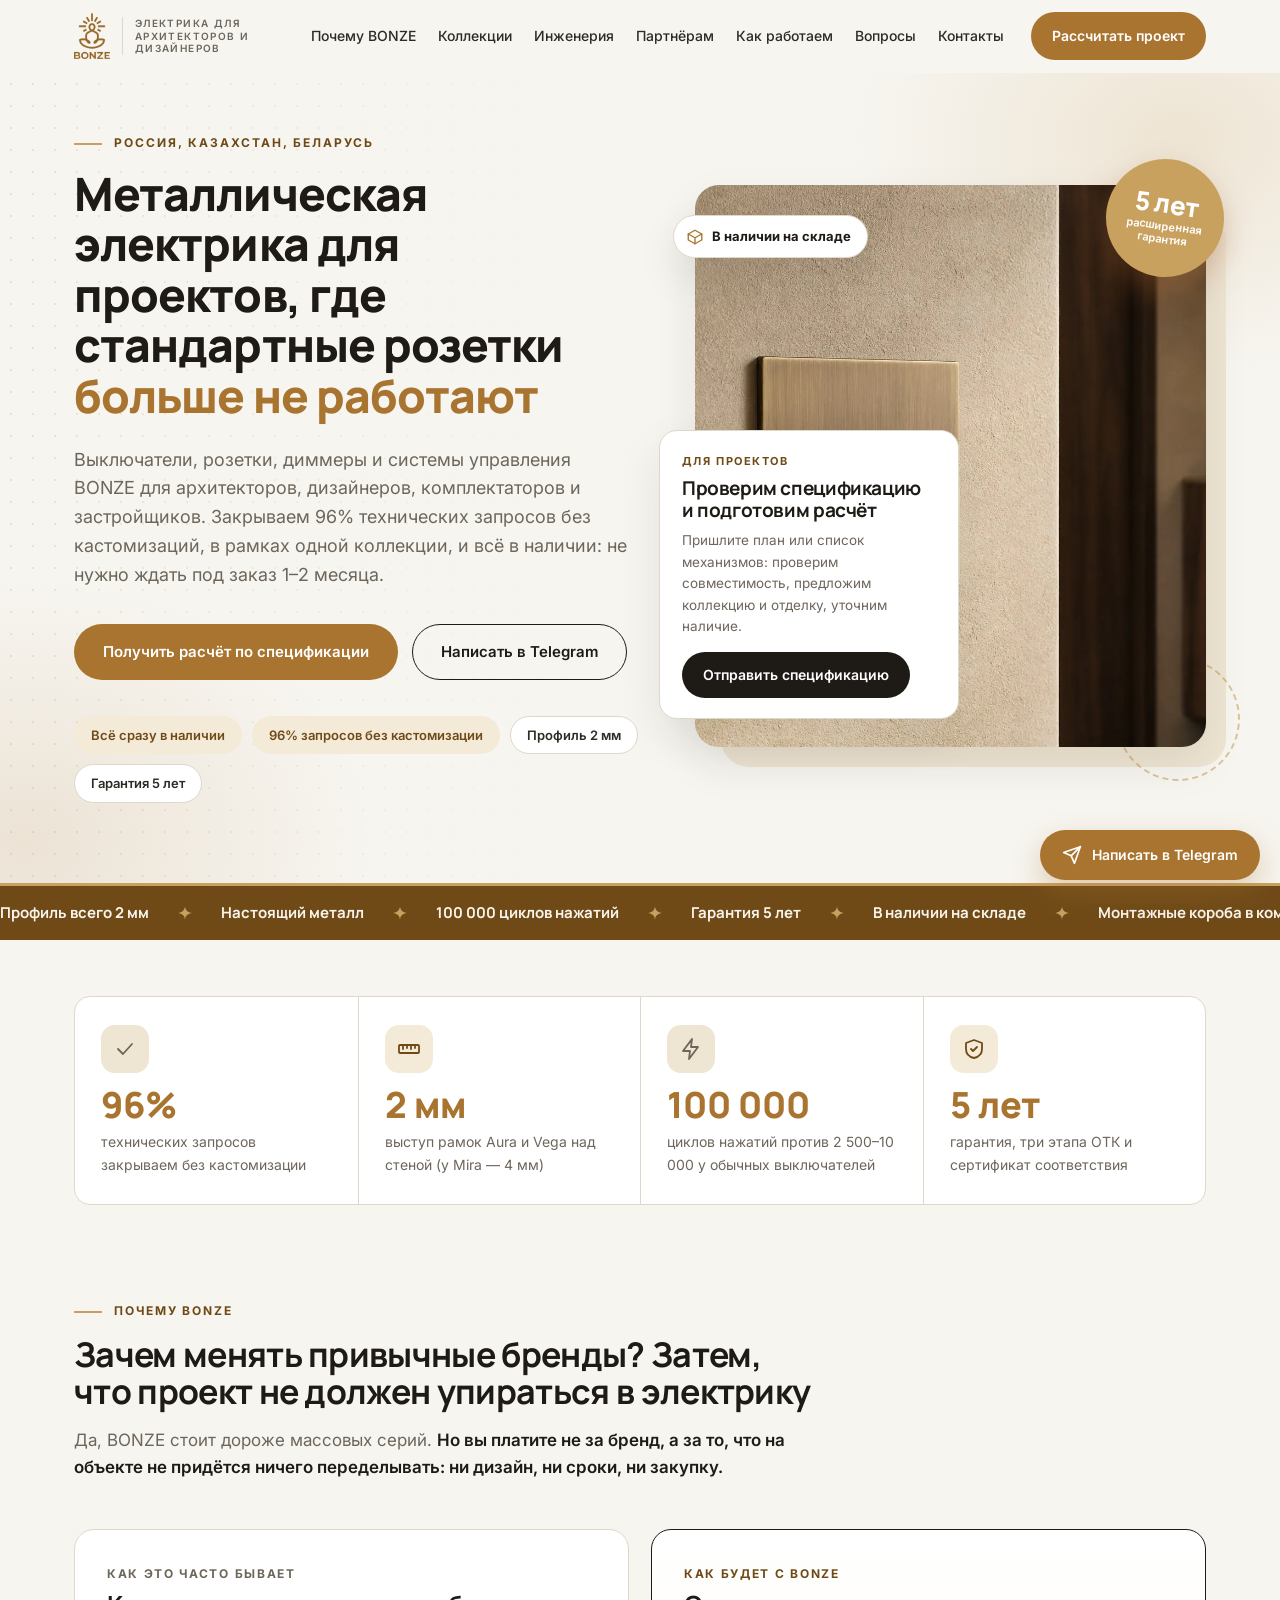
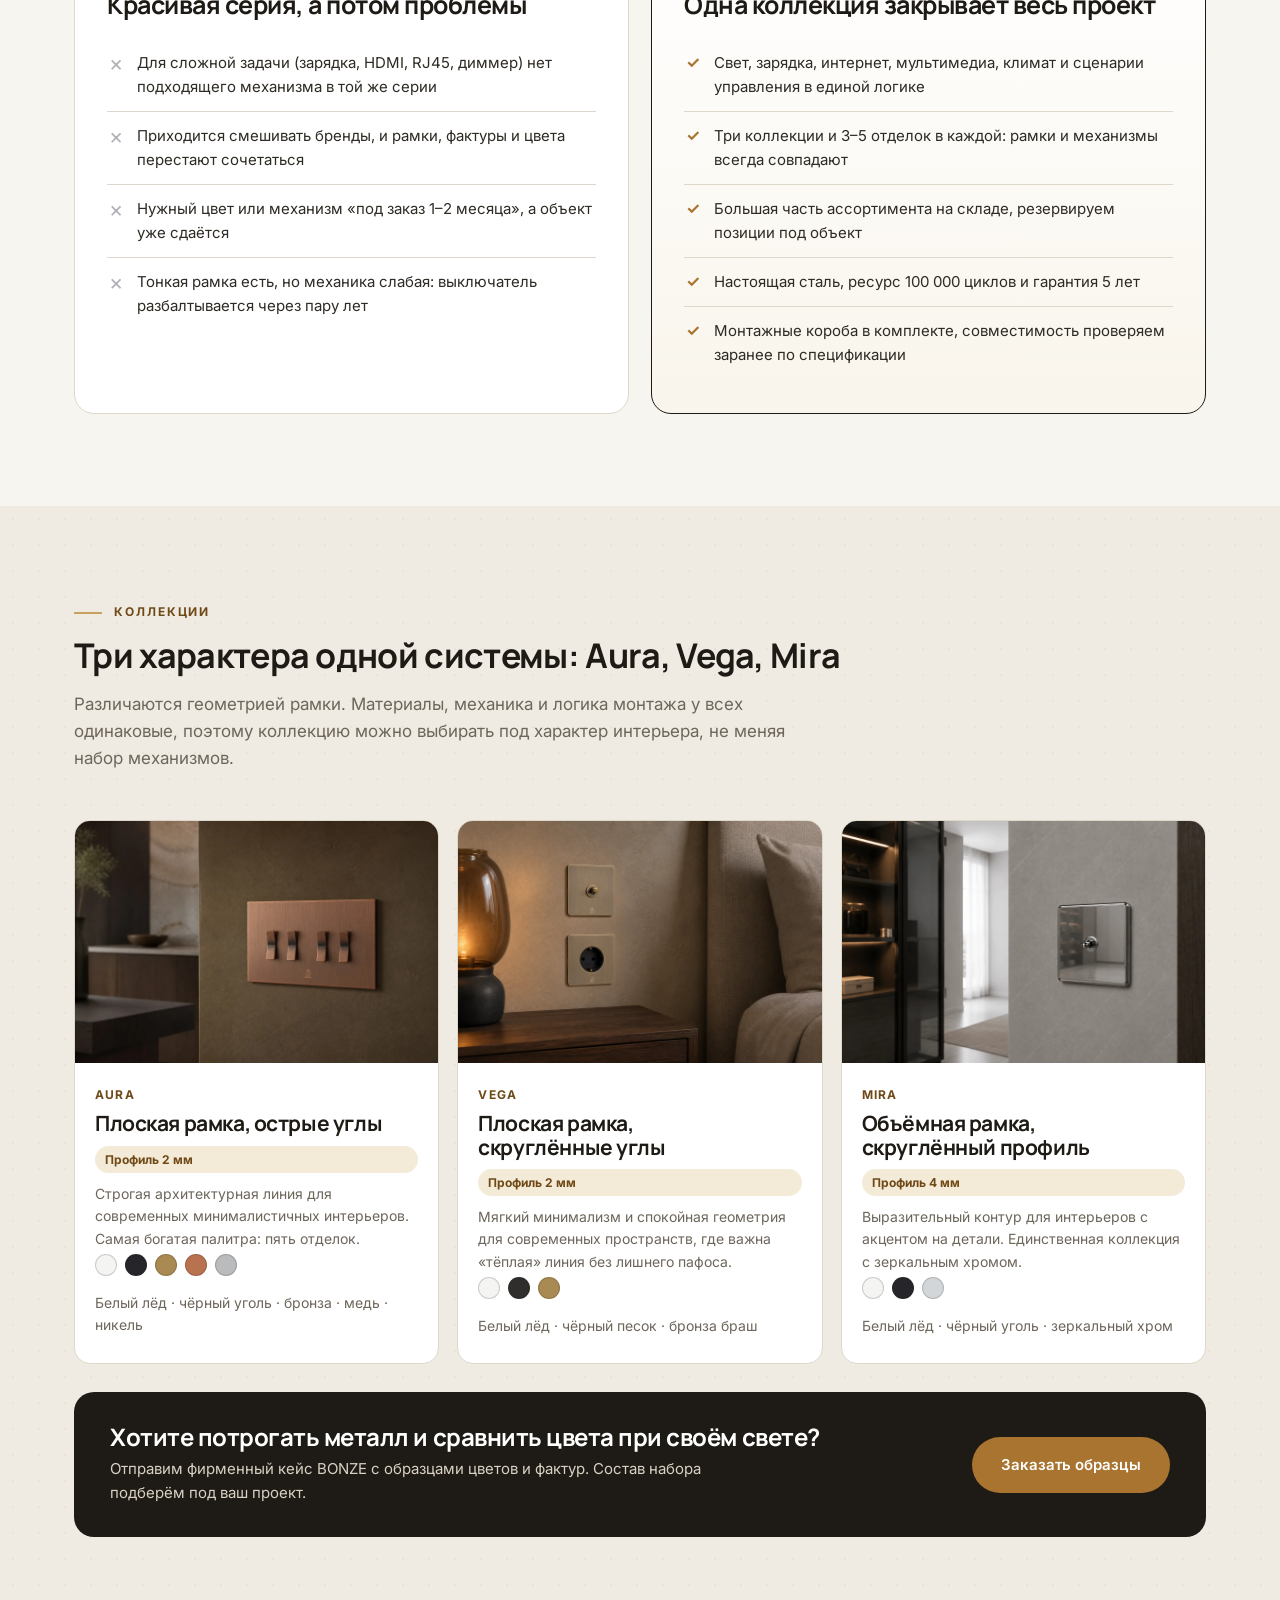
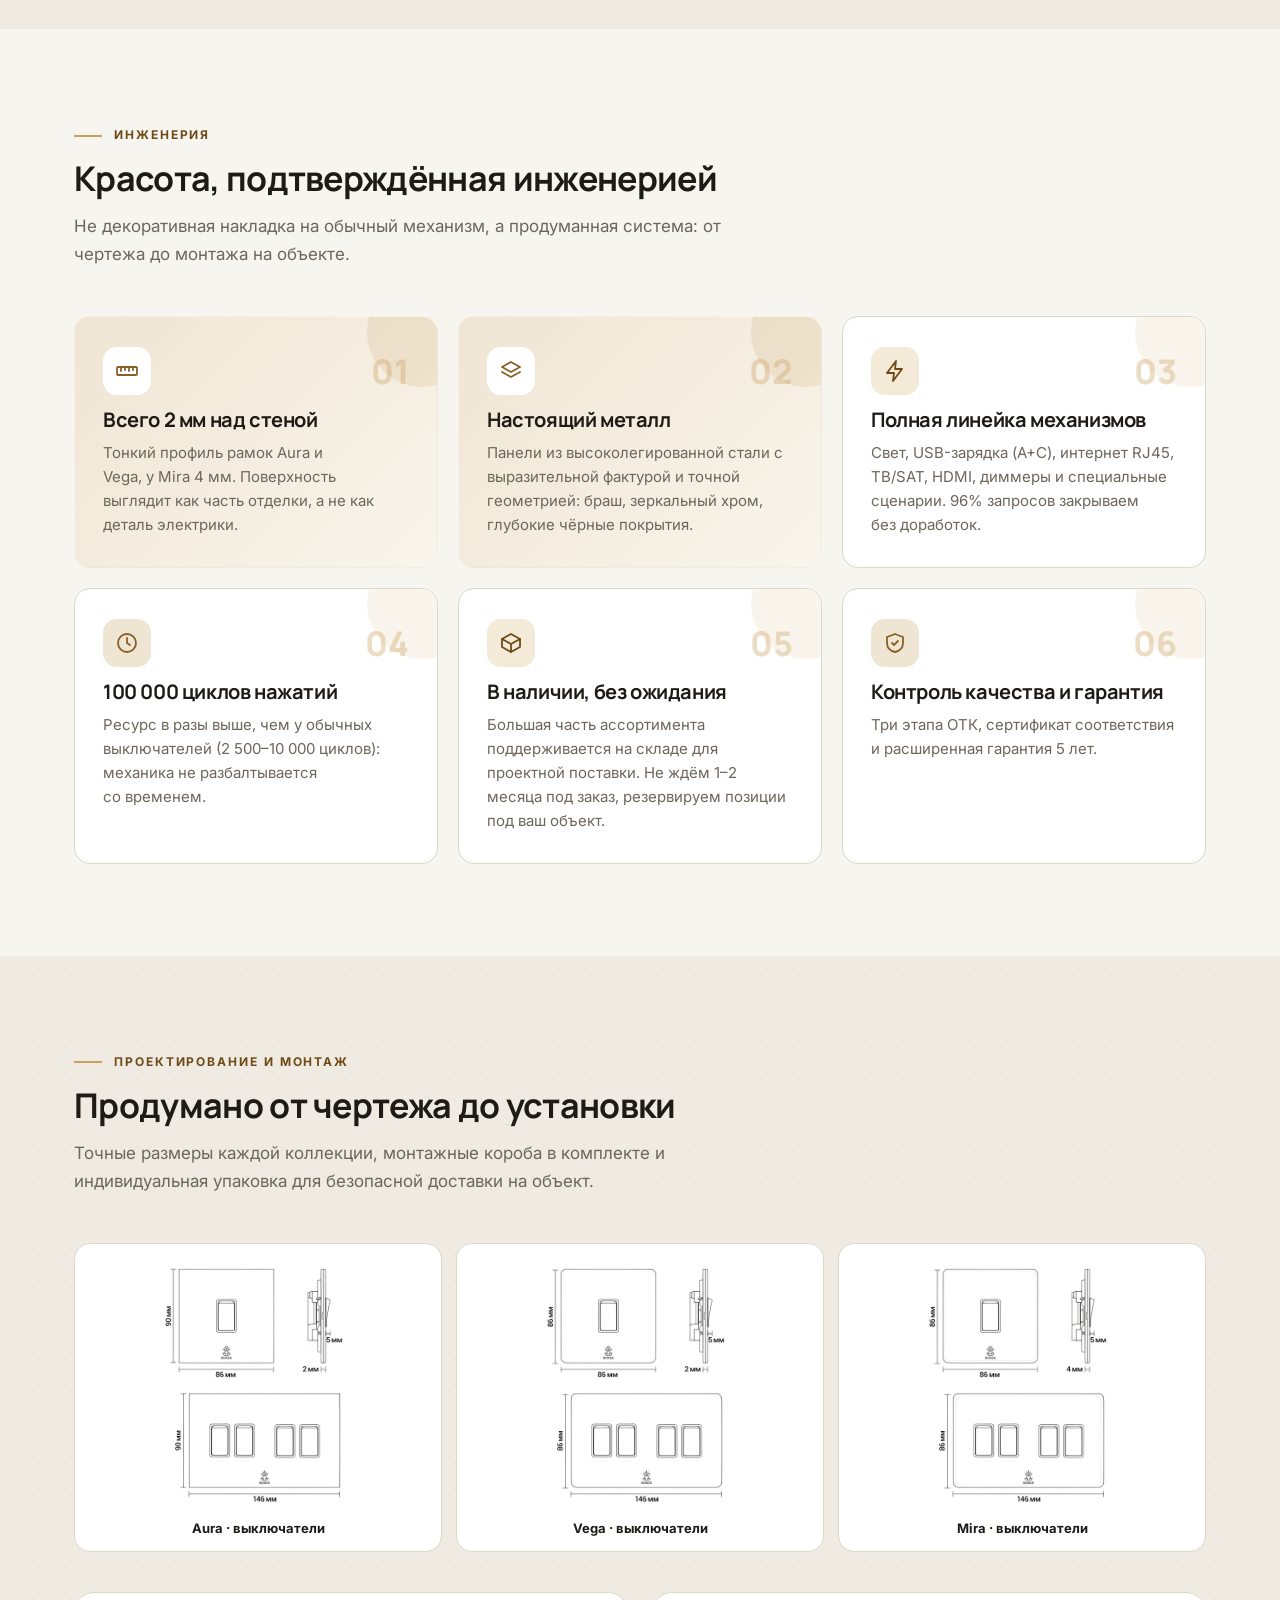
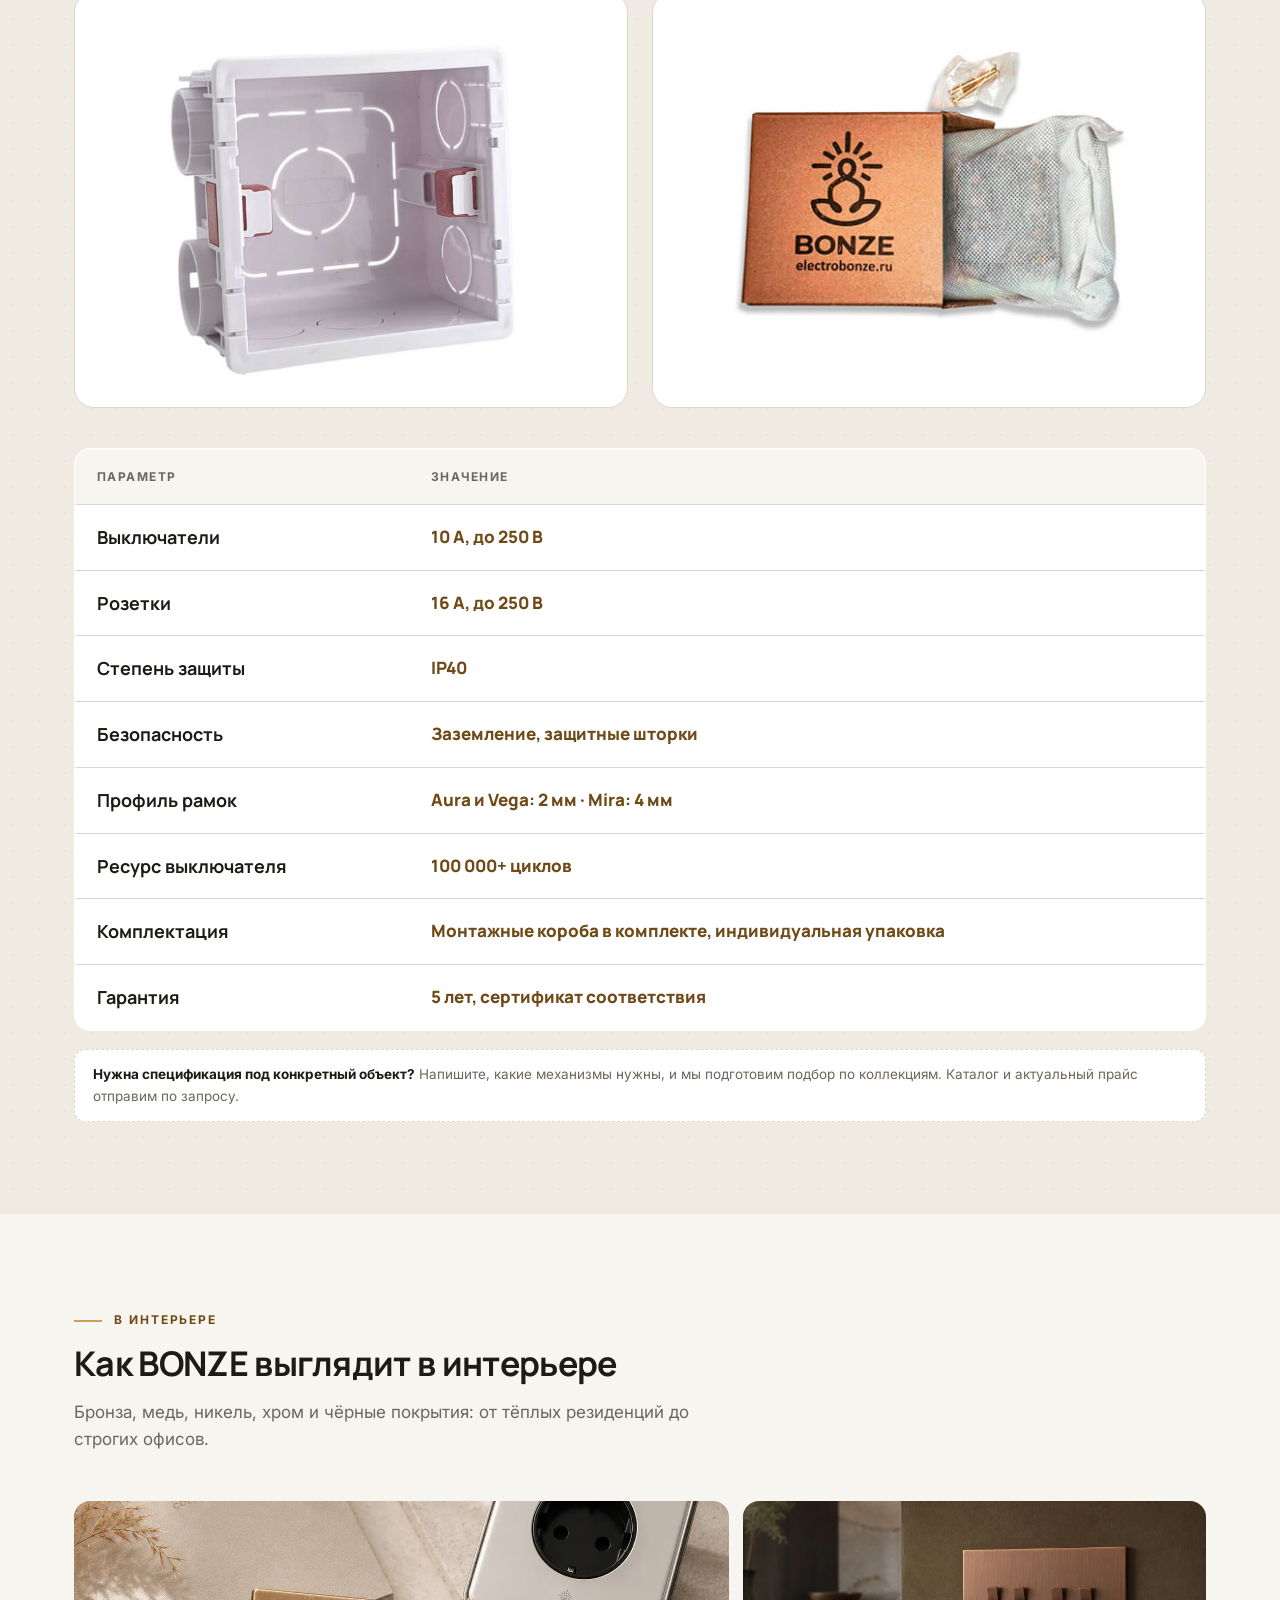
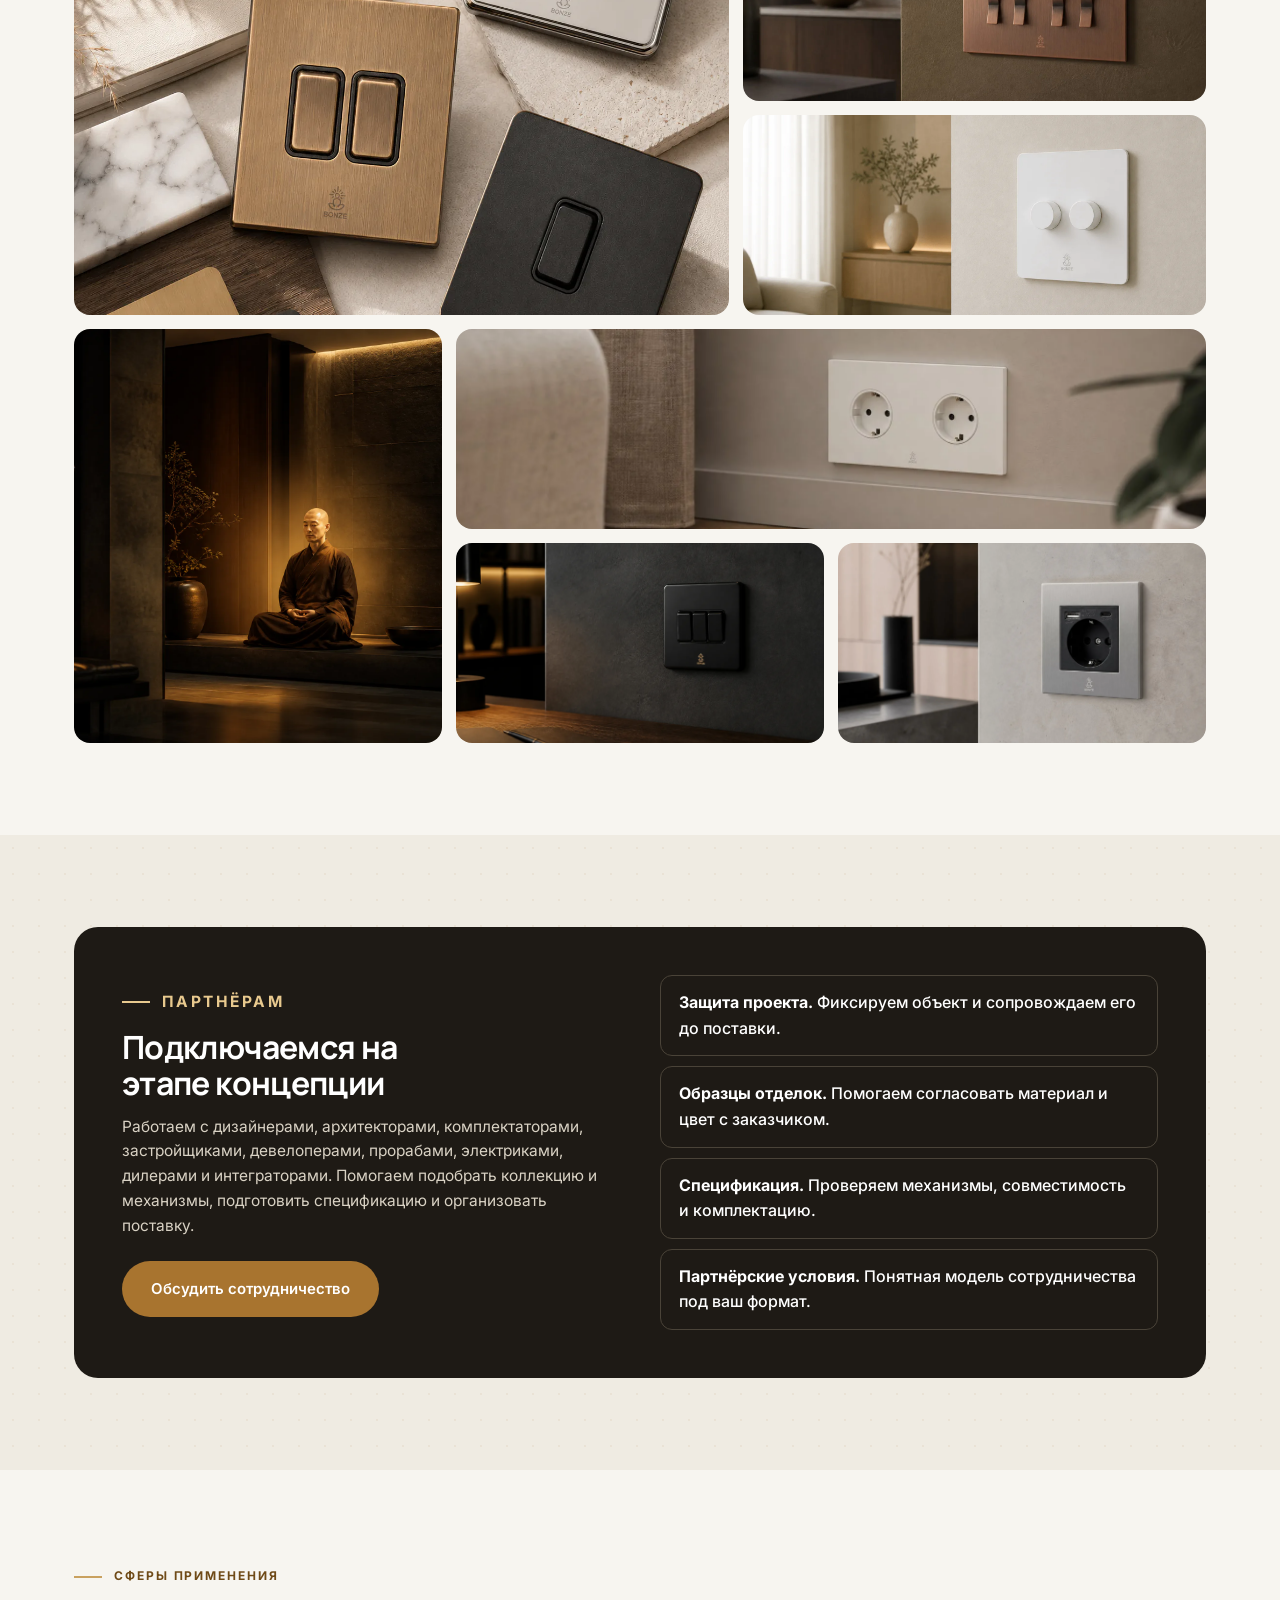
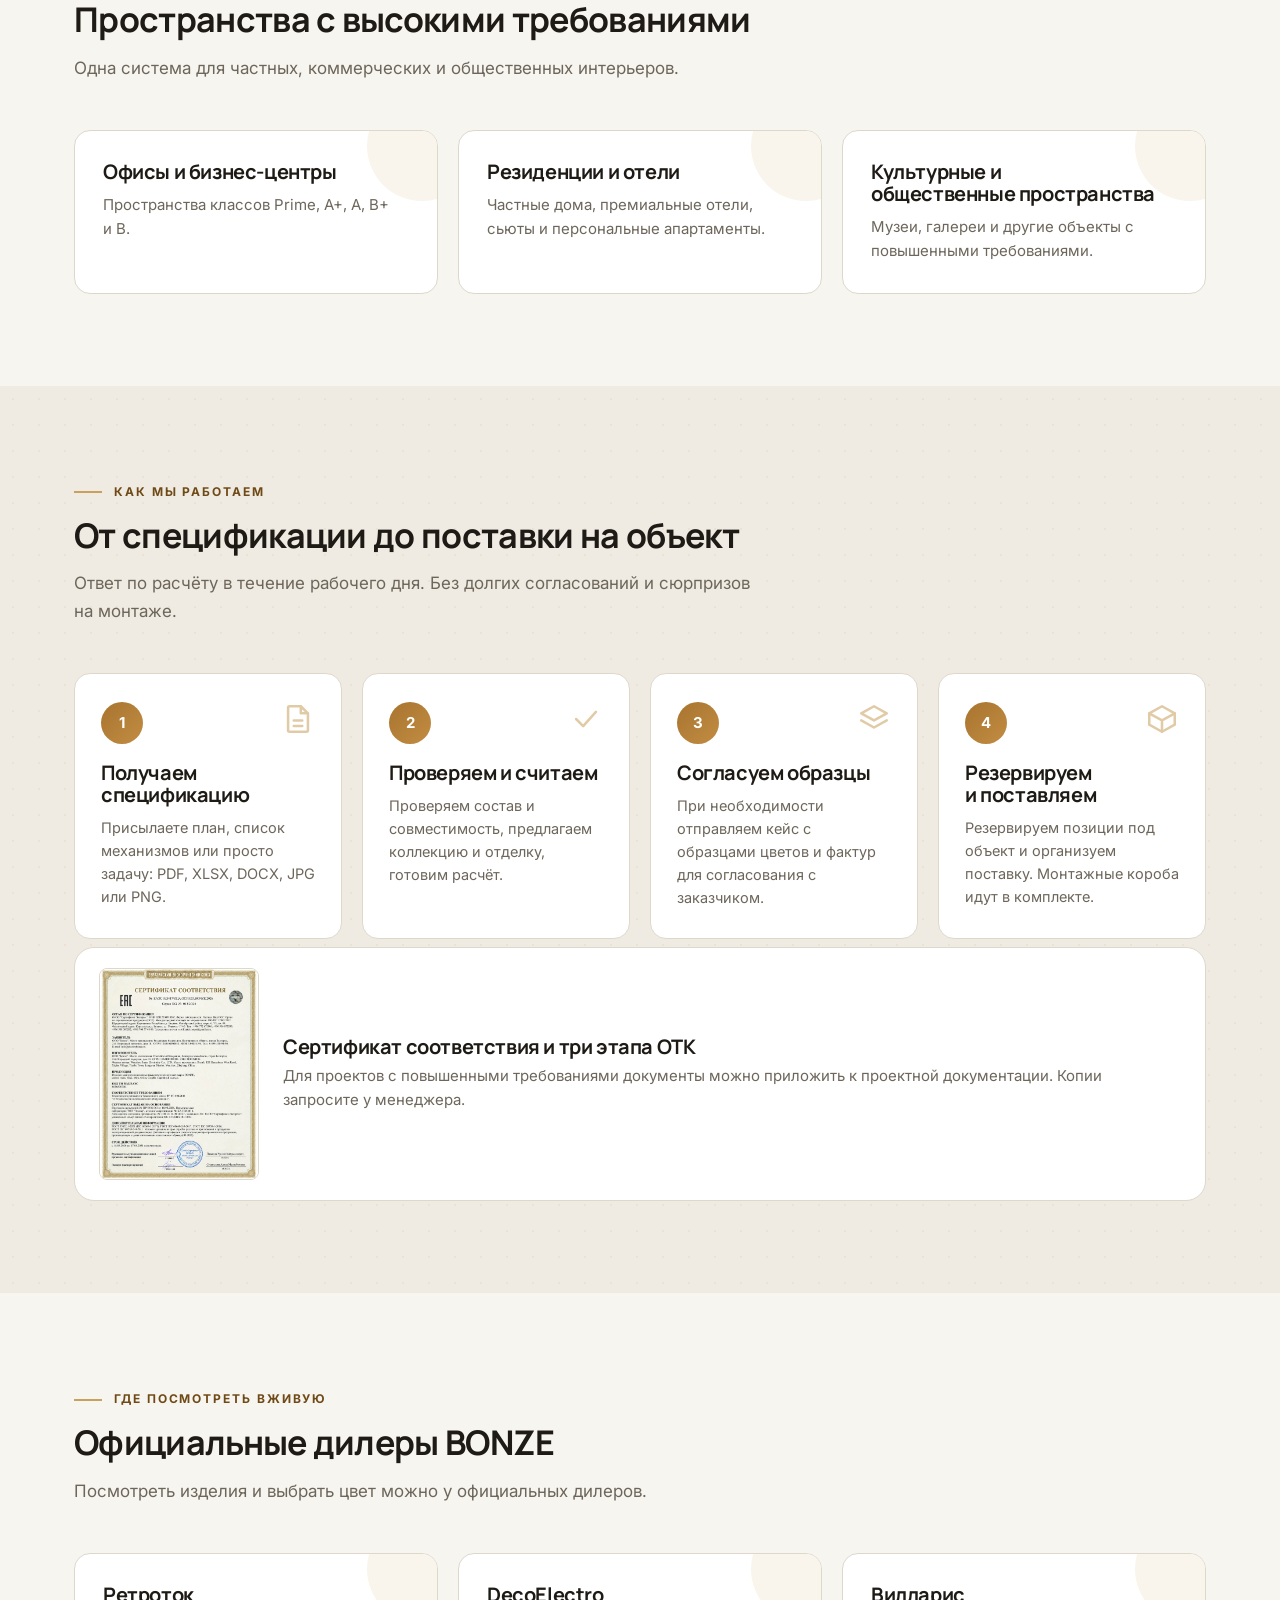
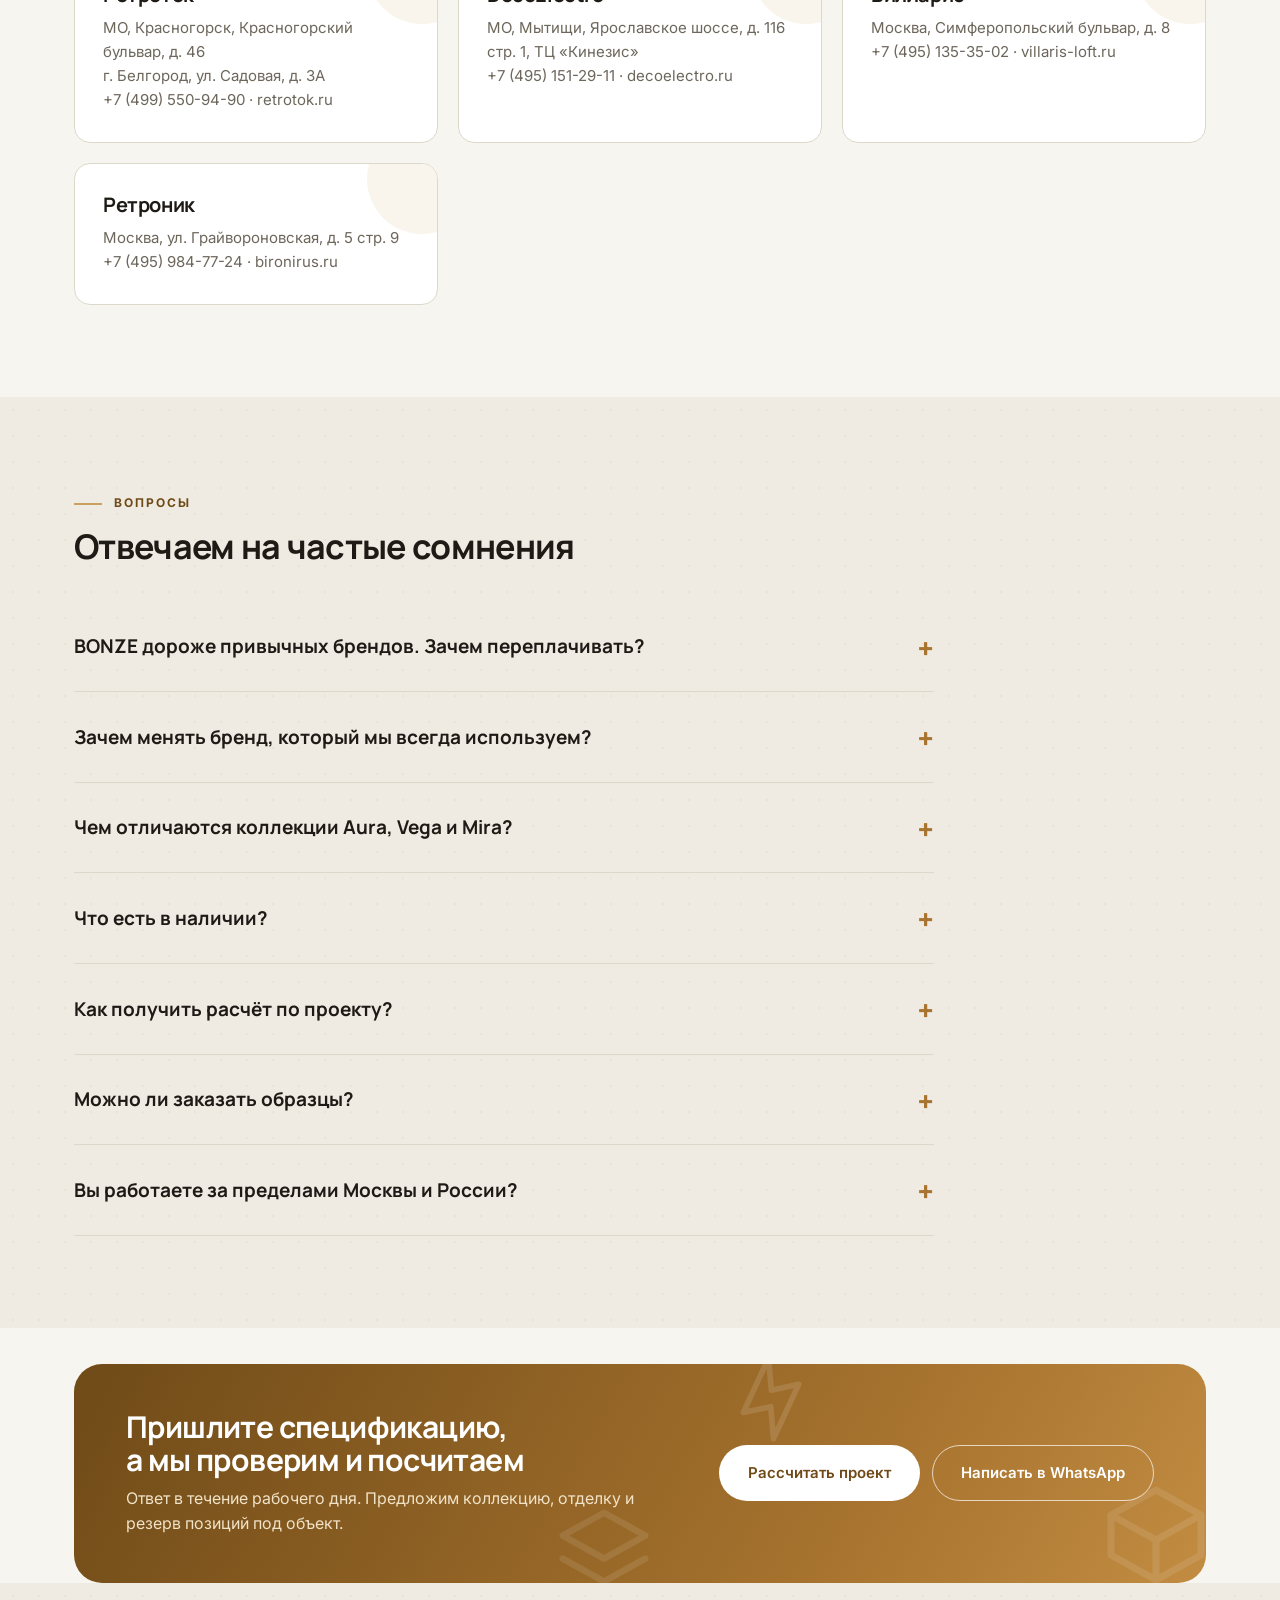
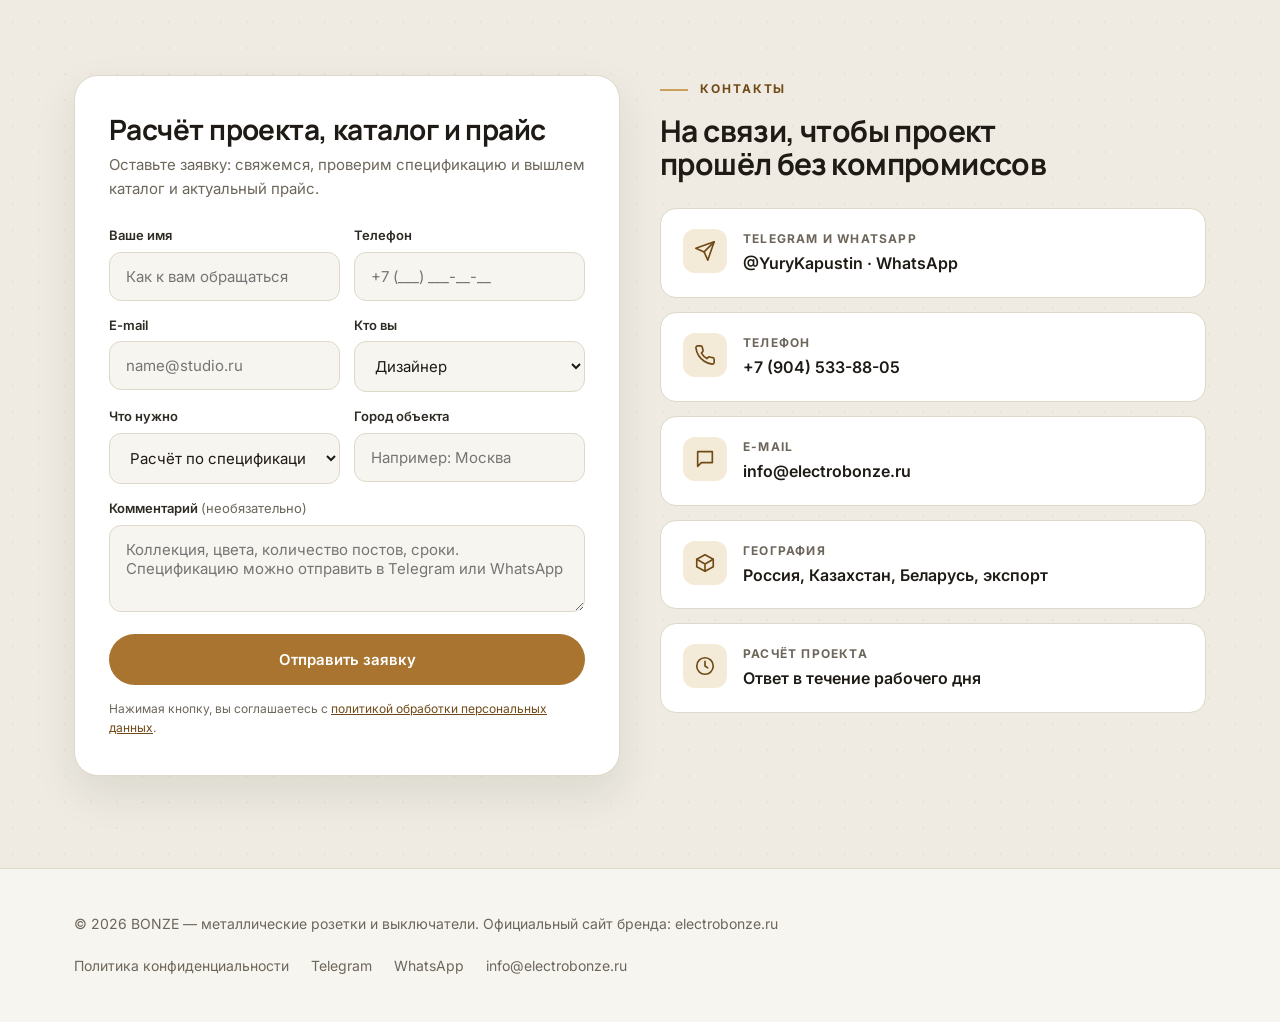
==== index.html @ 41ef4171 "init: landing for BONZE" ====
<!DOCTYPE html>
<html lang="ru">
<head>
<meta charset="UTF-8">
<meta name="viewport" content="width=device-width, initial-scale=1.0">
<meta name="robots" content="noindex, nofollow">
<title>BONZE — премиальные металлические розетки и выключатели для проектов</title>
<meta name="description" content="BONZE: металлические розетки, выключатели и диммеры в трёх коллекциях — Aura, Vega, Mira. Профиль 2 мм, ресурс 100 000 циклов, гарантия 5 лет, в наличии. Подбор и комплектация проектов для архитекторов, дизайнеров, комплектаторов и застройщиков.">
<link rel="icon" href="img/favicon.png" type="image/png">
<link rel="preconnect" href="https://fonts.googleapis.com">
<link rel="preconnect" href="https://fonts.gstatic.com" crossorigin>
<link href="https://fonts.googleapis.com/css2?family=Manrope:wght@500;600;700;800&family=Inter:wght@400;500;600;700&display=swap" rel="stylesheet">
<link rel="stylesheet" href="styles.css">
<link rel="stylesheet" href="blog/blog.css">
<link rel="alternate" type="application/rss+xml" title="Блог" href="feed.xml">
</head>
<body>
<svg width="0" height="0" style="position:absolute" aria-hidden="true"><defs>
<symbol id="i-shield" viewBox="0 0 24 24"><path d="M12 3l8 3v6c0 5-3.5 8-8 9-4.5-1-8-4-8-9V6z"/><path d="m9 12 2 2 4-4"/></symbol>
<symbol id="i-award" viewBox="0 0 24 24"><circle cx="12" cy="9" r="6"/><path d="m8.5 14-1.5 7 5-3 5 3-1.5-7"/></symbol>
<symbol id="i-box" viewBox="0 0 24 24"><path d="M21 8 12 3 3 8v8l9 5 9-5z"/><path d="m3 8 9 5 9-5M12 13v8"/></symbol>
<symbol id="i-layers" viewBox="0 0 24 24"><path d="m12 3 9 5-9 5-9-5z"/><path d="m3 13 9 5 9-5"/></symbol>
<symbol id="i-file" viewBox="0 0 24 24"><path d="M14 3H6a1 1 0 0 0-1 1v16a1 1 0 0 0 1 1h12a1 1 0 0 0 1-1V8z"/><path d="M14 3v5h5M9 13h6M9 17h6"/></symbol>
<symbol id="i-clock" viewBox="0 0 24 24"><circle cx="12" cy="12" r="9"/><path d="M12 7v5l3 2"/></symbol>
<symbol id="i-check" viewBox="0 0 24 24"><path d="m5 12 5 5 9-10"/></symbol>
<symbol id="i-bolt" viewBox="0 0 24 24"><path d="M13 2 4 14h7l-1 8 9-12h-7z"/></symbol>
<symbol id="i-ruler" viewBox="0 0 24 24"><rect x="2" y="8" width="20" height="8" rx="1"/><path d="M6 8v4M10 8v3M14 8v4M18 8v3"/></symbol>
<symbol id="i-spark" viewBox="0 0 24 24"><path d="M12 2c.6 5 2.4 8.4 10 10-7.6 1.6-9.4 5-10 10-.6-5-2.4-8.4-10-10 7.6-1.6 9.4-5 10-10z" fill="currentColor" stroke="none"/></symbol>
</defs></svg>

<header class="header" id="header">
  <div class="header__inner">
    <a href="#top" class="logo" aria-label="BONZE — металлическая электрика для проектов">
      <img src="img/logo.png" alt="BONZE" width="36" height="46">
      <span class="logo__t"><small>Электрика для архитекторов и дизайнеров</small></span>
    </a>
    <nav class="nav" id="nav">
      <a href="#why">Почему BONZE</a>
      <a href="#collections">Коллекции</a>
      <a href="#engineering">Инженерия</a>
      <a href="#partners">Партнёрам</a>
      <a href="#process">Как работаем</a>
      <a href="#faq">Вопросы</a>
      <a href="#contact">Контакты</a>
    <!-- BLOGNAV:START --><!-- BLOGNAV:END --></nav>
    <div class="header__right">
      <a href="tel:+79045338805" class="header__phone">+7 904 533-88-05</a>
      <a href="#contact" class="btn btn--primary">Рассчитать проект</a>
      <button class="burger" id="burger" aria-label="Меню"><span></span></button>
    </div>
  </div>
</header>

<main id="top">

<section class="hero">
  <div class="container hero__grid">
    <div>
      <p class="section-tag">Россия, Казахстан, Беларусь</p>
      <h1>Металлическая электрика для проектов, где стандартные розетки <em>больше не работают</em></h1>
      <p class="hero__lead">Выключатели, розетки, диммеры и системы управления BONZE для архитекторов, дизайнеров, комплектаторов и застройщиков. Закрываем 96% технических запросов без кастомизаций, в рамках одной коллекции, и всё в наличии: не нужно ждать под заказ 1–2 месяца.</p>
      <div class="hero__cta">
        <a href="#contact" class="btn btn--primary">Получить расчёт по спецификации</a>
        <a href="https://t.me/YuryKapustin" target="_blank" rel="noopener" class="btn btn--outline">Написать в Telegram</a>
      </div>
      <div class="hero__chips">
        <span class="chip chip--gift">Всё сразу в наличии</span>
        <span class="chip chip--gift">96% запросов без кастомизации</span>
        <span class="chip">Профиль 2 мм</span>
        <span class="chip">Гарантия 5 лет</span>
      </div>
    </div>
    <div class="hero__visual">
      <div class="hero__photo"><img src="img/collection-aura-bronze.webp" alt="Выключатель BONZE Aura в цвете «бронза браш» на стене из декоративной штукатурки" fetchpriority="high"></div>
      <div class="sticker sticker--round"><b>5 лет</b><span>расширенная гарантия</span></div>
      <div class="sticker sticker--tag"><svg class="ic"><use href="#i-box"/></svg>В наличии на складе</div>
      <aside class="hero__card">
        <p class="hero__card-tag">Для проектов</p>
        <h3>Проверим спецификацию и подготовим расчёт</h3>
        <p>Пришлите план или список механизмов: проверим совместимость, предложим коллекцию и отделку, уточним наличие.</p>
        <a href="#contact" class="btn btn--dark">Отправить спецификацию</a>
      </aside>
    </div>
  </div>
</section>

<div class="ticker" aria-hidden="true"><div class="ticker__track"><span>Профиль всего 2 мм</span><svg class="ic"><use href="#i-spark"/></svg><span>Настоящий металл</span><svg class="ic"><use href="#i-spark"/></svg><span>100 000 циклов нажатий</span><svg class="ic"><use href="#i-spark"/></svg><span>Гарантия 5 лет</span><svg class="ic"><use href="#i-spark"/></svg><span>В наличии на складе</span><svg class="ic"><use href="#i-spark"/></svg><span>Монтажные короба в комплекте</span><svg class="ic"><use href="#i-spark"/></svg><span>Профиль всего 2 мм</span><svg class="ic"><use href="#i-spark"/></svg><span>Настоящий металл</span><svg class="ic"><use href="#i-spark"/></svg><span>100 000 циклов нажатий</span><svg class="ic"><use href="#i-spark"/></svg><span>Гарантия 5 лет</span><svg class="ic"><use href="#i-spark"/></svg><span>В наличии на складе</span><svg class="ic"><use href="#i-spark"/></svg><span>Монтажные короба в комплекте</span><svg class="ic"><use href="#i-spark"/></svg></div></div>

<section class="stats">
  <div class="container">
    <div class="stats__row">
      <div class="stat"><span class="ico"><svg class="ic"><use href="#i-check"/></svg></span><b>96%</b><span>технических запросов закрываем без кастомизации</span></div>
      <div class="stat"><span class="ico"><svg class="ic"><use href="#i-ruler"/></svg></span><b>2 мм</b><span>выступ рамок Aura и Vega над стеной (у Mira — 4 мм)</span></div>
      <div class="stat"><span class="ico"><svg class="ic"><use href="#i-bolt"/></svg></span><b>100 000</b><span>циклов нажатий против 2 500–10 000 у обычных выключателей</span></div>
      <div class="stat"><span class="ico"><svg class="ic"><use href="#i-shield"/></svg></span><b>5 лет</b><span>гарантия, три этапа ОТК и сертификат соответствия</span></div>
    </div>
  </div>
</section>

<section id="why">
  <div class="container">
    <p class="section-tag">Почему BONZE</p>
    <h2 class="section-title">Зачем менять привычные бренды? Затем, что проект не должен упираться в электрику</h2>
    <p class="section-lead">Да, BONZE стоит дороже массовых серий. <b>Но вы платите не за бренд, а за то, что на объекте не придётся ничего переделывать: ни дизайн, ни сроки, ни закупку.</b></p>
    <div class="versus">
      <div class="versus__col">
        <p class="versus__label">Как это часто бывает</p>
        <h3>Красивая серия, а потом проблемы</h3>
        <ul>
          <li>Для сложной задачи (зарядка, HDMI, RJ45, диммер) нет подходящего механизма в той же серии</li>
          <li>Приходится смешивать бренды, и рамки, фактуры и цвета перестают сочетаться</li>
          <li>Нужный цвет или механизм «под заказ 1–2 месяца», а объект уже сдаётся</li>
          <li>Тонкая рамка есть, но механика слабая: выключатель разбалтывается через пару лет</li>
        </ul>
      </div>
      <div class="versus__col versus__col--good">
        <p class="versus__label">Как будет с BONZE</p>
        <h3>Одна коллекция закрывает весь проект</h3>
        <ul>
          <li>Свет, зарядка, интернет, мультимедиа, климат и сценарии управления в единой логике</li>
          <li>Три коллекции и 3–5 отделок в каждой: рамки и механизмы всегда совпадают</li>
          <li>Большая часть ассортимента на складе, резервируем позиции под объект</li>
          <li>Настоящая сталь, ресурс 100 000 циклов и гарантия 5 лет</li>
          <li>Монтажные короба в комплекте, совместимость проверяем заранее по спецификации</li>
        </ul>
      </div>
    </div>
  </div>
</section>

<section id="collections" class="alt">
  <div class="container">
    <p class="section-tag">Коллекции</p>
    <h2 class="section-title">Три характера одной системы: Aura, Vega, Mira</h2>
    <p class="section-lead">Различаются геометрией рамки. Материалы, механика и логика монтажа у всех одинаковые, поэтому коллекцию можно выбирать под характер интерьера, не меняя набор механизмов.</p>
    <div class="srv-grid srv-grid--3">
      <article class="srv">
        <div class="srv__img"><img src="img/collection-aura-copper.webp" alt="Выключатель BONZE Aura в цвете медь браш" loading="lazy"></div>
        <div class="srv__body">
          <p class="srv__price">Aura</p>
          <h3>Плоская рамка, острые углы</h3>
          <span class="dim">Профиль 2 мм</span>
          <p>Строгая архитектурная линия для современных минималистичных интерьеров. Самая богатая палитра: пять отделок.</p>
          <div class="dots"><i style="background:#f4f4f2" title="Белый лёд"></i><i style="background:#26262a" title="Чёрный уголь"></i><i style="background:#a98a52" title="Бронза браш"></i><i style="background:#b9724f" title="Медь браш"></i><i style="background:#b9bbbd" title="Никель браш"></i></div>
          <p class="dots-label">Белый лёд · чёрный уголь · бронза · медь · никель</p>
        </div>
      </article>
      <article class="srv">
        <div class="srv__img"><img src="img/collection-vega-bronze.webp" alt="Выключатель и розетка BONZE Vega в цвете бронза браш" loading="lazy"></div>
        <div class="srv__body">
          <p class="srv__price">Vega</p>
          <h3>Плоская рамка, скруглённые углы</h3>
          <span class="dim">Профиль 2 мм</span>
          <p>Мягкий минимализм и спокойная геометрия для современных пространств, где важна «тёплая» линия без лишнего пафоса.</p>
          <div class="dots"><i style="background:#f4f4f2" title="Белый лёд"></i><i style="background:#2f2e2c" title="Чёрный песок"></i><i style="background:#a98a52" title="Бронза браш"></i></div>
          <p class="dots-label">Белый лёд · чёрный песок · бронза браш</p>
        </div>
      </article>
      <article class="srv">
        <div class="srv__img"><img src="img/collection-mira-chrome.webp" alt="Выключатель BONZE Mira в цвете зеркальный хром" loading="lazy"></div>
        <div class="srv__body">
          <p class="srv__price">Mira</p>
          <h3>Объёмная рамка, скруглённый профиль</h3>
          <span class="dim">Профиль 4 мм</span>
          <p>Выразительный контур для интерьеров с акцентом на детали. Единственная коллекция с зеркальным хромом.</p>
          <div class="dots"><i style="background:#f4f4f2" title="Белый лёд"></i><i style="background:#26262a" title="Чёрный уголь"></i><i style="background:#d3d6d8" title="Зеркальный хром"></i></div>
          <p class="dots-label">Белый лёд · чёрный уголь · зеркальный хром</p>
        </div>
      </article>
    </div>
    <div class="furniture-row" style="margin-top:28px">
      <div>
        <h3>Хотите потрогать металл и сравнить цвета при своём свете?</h3>
        <p>Отправим фирменный кейс BONZE с образцами цветов и фактур. Состав набора подберём под ваш проект.</p>
      </div>
      <a href="#contact" class="btn btn--primary">Заказать образцы</a>
    </div>
  </div>
</section>

<section id="engineering">
  <div class="container">
    <p class="section-tag">Инженерия</p>
    <h2 class="section-title">Красота, подтверждённая инженерией</h2>
    <p class="section-lead">Не декоративная накладка на обычный механизм, а продуманная система: от чертежа до монтажа на объекте.</p>
    <div class="offer-grid">
      <div class="offer-card offer-card--gift">
        <div class="offer-card__top"><span class="ico"><svg class="ic"><use href="#i-ruler"/></svg></span><div class="offer-card__num">01</div></div>
        <h3>Всего 2 мм над стеной</h3>
        <p>Тонкий профиль рамок Aura и Vega, у Mira 4 мм. Поверхность выглядит как часть отделки, а не как деталь электрики.</p>
      </div>
      <div class="offer-card offer-card--gift">
        <div class="offer-card__top"><span class="ico"><svg class="ic"><use href="#i-layers"/></svg></span><div class="offer-card__num">02</div></div>
        <h3>Настоящий металл</h3>
        <p>Панели из высоколегированной стали с выразительной фактурой и точной геометрией: браш, зеркальный хром, глубокие чёрные покрытия.</p>
      </div>
      <div class="offer-card">
        <div class="offer-card__top"><span class="ico"><svg class="ic"><use href="#i-bolt"/></svg></span><div class="offer-card__num">03</div></div>
        <h3>Полная линейка механизмов</h3>
        <p>Свет, USB-зарядка (A+C), интернет RJ45, ТВ/SAT, HDMI, диммеры и специальные сценарии. 96% запросов закрываем без доработок.</p>
      </div>
      <div class="offer-card">
        <div class="offer-card__top"><span class="ico"><svg class="ic"><use href="#i-clock"/></svg></span><div class="offer-card__num">04</div></div>
        <h3>100 000 циклов нажатий</h3>
        <p>Ресурс в разы выше, чем у обычных выключателей (2 500–10 000 циклов): механика не разбалтывается со временем.</p>
      </div>
      <div class="offer-card">
        <div class="offer-card__top"><span class="ico"><svg class="ic"><use href="#i-box"/></svg></span><div class="offer-card__num">05</div></div>
        <h3>В наличии, без ожидания</h3>
        <p>Большая часть ассортимента поддерживается на складе для проектной поставки. Не ждём 1–2 месяца под заказ, резервируем позиции под ваш объект.</p>
      </div>
      <div class="offer-card">
        <div class="offer-card__top"><span class="ico"><svg class="ic"><use href="#i-shield"/></svg></span><div class="offer-card__num">06</div></div>
        <h3>Контроль качества и гарантия</h3>
        <p>Три этапа ОТК, сертификат соответствия и расширенная гарантия 5 лет.</p>
      </div>
    </div>
  </div>
</section>

<section class="alt">
  <div class="container">
    <p class="section-tag">Проектирование и монтаж</p>
    <h2 class="section-title">Продумано от чертежа до установки</h2>
    <p class="section-lead">Точные размеры каждой коллекции, монтажные короба в комплекте и индивидуальная упаковка для безопасной доставки на объект.</p>
    <div class="drawings">
      <figure><img src="img/engineering-aura-switches.webp" alt="Чертёж выключателей Aura с размерами" loading="lazy"><figcaption>Aura · выключатели</figcaption></figure>
      <figure><img src="img/engineering-vega-switches.webp" alt="Чертёж выключателей Vega с размерами" loading="lazy"><figcaption>Vega · выключатели</figcaption></figure>
      <figure><img src="img/engineering-mira-switches.webp" alt="Чертёж выключателей Mira с размерами" loading="lazy"><figcaption>Mira · выключатели</figcaption></figure>
    </div>
    <div class="tech-pair">
      <img src="img/engineering-box-open.webp" alt="Монтажный короб BONZE" loading="lazy" style="object-fit:contain">
      <img src="img/engineering-packaging.webp" alt="Индивидуальная упаковка BONZE" loading="lazy" style="object-fit:contain">
    </div>
    <table class="ptable">
      <thead><tr><th>Параметр</th><th>Значение</th></tr></thead>
      <tbody>
        <tr><td>Выключатели</td><td>10 А, до 250 В</td></tr>
        <tr><td>Розетки</td><td>16 А, до 250 В</td></tr>
        <tr><td>Степень защиты</td><td>IP40</td></tr>
        <tr><td>Безопасность</td><td>Заземление, защитные шторки</td></tr>
        <tr><td>Профиль рамок</td><td>Aura и Vega: 2 мм · Mira: 4 мм</td></tr>
        <tr><td>Ресурс выключателя</td><td>100 000+ циклов</td></tr>
        <tr><td>Комплектация</td><td>Монтажные короба в комплекте, индивидуальная упаковка</td></tr>
        <tr><td>Гарантия</td><td>5 лет, сертификат соответствия</td></tr>
      </tbody>
    </table>
    <p class="price-note"><b>Нужна спецификация под конкретный объект?</b> Напишите, какие механизмы нужны, и мы подготовим подбор по коллекциям. Каталог и актуальный прайс отправим по запросу.</p>
  </div>
</section>

<section id="gallery">
  <div class="container">
    <p class="section-tag">В интерьере</p>
    <h2 class="section-title">Как BONZE выглядит в интерьере</h2>
    <p class="section-lead">Бронза, медь, никель, хром и чёрные покрытия: от тёплых резиденций до строгих офисов.</p>
    <div class="gallery">
      <figure class="g1"><img src="img/brand-composition.webp" alt="Образцы выключателей и розеток BONZE на столе дизайнера" loading="lazy"></figure>
      <figure class="g2"><img src="img/collection-aura-copper.webp" alt="Тройной выключатель Aura в меди" loading="lazy"></figure>
      <figure class="g3"><img src="img/collection-vega-white.webp" alt="Белые диммеры Vega в светлом интерьере" loading="lazy"></figure>
      <figure class="g4"><img src="img/brand-monk.webp" alt="Монах — символ бренда BONZE" loading="lazy"></figure>
      <figure class="g5"><img src="img/collection-aura-white.webp" alt="Двойная розетка Aura в белом цвете" loading="lazy"></figure>
      <figure class="g6"><img src="img/collection-mira-black.webp" alt="Чёрный трёхклавишный выключатель Mira" loading="lazy"></figure>
      <figure class="g7"><img src="img/collection-aura-nickel.webp" alt="Розетка Aura с USB в никеле" loading="lazy"></figure>
    </div>
  </div>
</section>

<section id="partners" class="alt">
  <div class="container">
    <div class="partners">
      <div>
        <p class="section-tag">Партнёрам</p>
        <h2>Подключаемся на этапе концепции</h2>
        <p>Работаем с дизайнерами, архитекторами, комплектаторами, застройщиками, девелоперами, прорабами, электриками, дилерами и интеграторами. Помогаем подобрать коллекцию и механизмы, подготовить спецификацию и организовать поставку.</p>
        <a href="#contact" class="btn btn--primary">Обсудить сотрудничество</a>
      </div>
      <div class="partners__list">
        <div><b>Защита проекта.</b> Фиксируем объект и сопровождаем его до поставки.</div>
        <div><b>Образцы отделок.</b> Помогаем согласовать материал и цвет с заказчиком.</div>
        <div><b>Спецификация.</b> Проверяем механизмы, совместимость и комплектацию.</div>
        <div><b>Партнёрские условия.</b> Понятная модель сотрудничества под ваш формат.</div>
      </div>
    </div>
  </div>
</section>

<section id="uses">
  <div class="container">
    <p class="section-tag">Сферы применения</p>
    <h2 class="section-title">Пространства с высокими требованиями</h2>
    <p class="section-lead">Одна система для частных, коммерческих и общественных интерьеров.</p>
    <div class="offer-grid">
      <div class="offer-card"><h3>Офисы и бизнес-центры</h3><p>Пространства классов Prime, A+, A, B+ и B.</p></div>
      <div class="offer-card"><h3>Резиденции и отели</h3><p>Частные дома, премиальные отели, сьюты и персональные апартаменты.</p></div>
      <div class="offer-card"><h3>Культурные и общественные пространства</h3><p>Музеи, галереи и другие объекты с повышенными требованиями.</p></div>
    </div>
  </div>
</section>

<section id="process" class="alt">
  <div class="container">
    <p class="section-tag">Как мы работаем</p>
    <h2 class="section-title">От спецификации до поставки на объект</h2>
    <p class="section-lead">Ответ по расчёту в течение рабочего дня. Без долгих согласований и сюрпризов на монтаже.</p>
    <div class="steps steps--4">
      <div class="step"><span class="step__n">1</span><svg class="ic step__ic"><use href="#i-file"/></svg><h3>Получаем спецификацию</h3><p>Присылаете план, список механизмов или просто задачу: PDF, XLSX, DOCX, JPG или PNG.</p></div>
      <div class="step"><span class="step__n">2</span><svg class="ic step__ic"><use href="#i-check"/></svg><h3>Проверяем и считаем</h3><p>Проверяем состав и совместимость, предлагаем коллекцию и отделку, готовим расчёт.</p></div>
      <div class="step"><span class="step__n">3</span><svg class="ic step__ic"><use href="#i-layers"/></svg><h3>Согласуем образцы</h3><p>При необходимости отправляем кейс с образцами цветов и фактур для согласования с заказчиком.</p></div>
      <div class="step"><span class="step__n">4</span><svg class="ic step__ic"><use href="#i-box"/></svg><h3>Резервируем и поставляем</h3><p>Резервируем позиции под объект и организуем поставку. Монтажные короба идут в комплекте.</p></div>
    </div>
    <div class="cert-note">
      <img src="img/cert.jpg" alt="Сертификат соответствия BONZE" loading="lazy">
      <div><h3 style="font-size:20px;margin-bottom:6px">Сертификат соответствия и три этапа ОТК</h3><p style="color:var(--clr-text-soft);font-size:15px">Для проектов с повышенными требованиями документы можно приложить к проектной документации. Копии запросите у менеджера.</p></div>
    </div>
  </div>
</section>

<section id="dealers">
  <div class="container">
    <p class="section-tag">Где посмотреть вживую</p>
    <h2 class="section-title">Официальные дилеры BONZE</h2>
    <p class="section-lead">Посмотреть изделия и выбрать цвет можно у официальных дилеров.</p>
    <div class="offer-grid">
      <div class="offer-card"><h3>Ретроток</h3><p>МО, Красногорск, Красногорский бульвар, д. 46<br>г. Белгород, ул. Садовая, д. 3А<br><a href="tel:+74995509490">+7 (499) 550-94-90</a> · <a href="https://www.retrotok.ru" target="_blank" rel="noopener">retrotok.ru</a></p></div>
      <div class="offer-card"><h3>DecoElectro</h3><p>МО, Мытищи, Ярославское шоссе, д. 116 стр. 1, ТЦ «Кинезис»<br><a href="tel:+74951512911">+7 (495) 151-29-11</a> · <a href="https://www.decoelectro.ru" target="_blank" rel="noopener">decoelectro.ru</a></p></div>
      <div class="offer-card"><h3>Вилларис</h3><p>Москва, Симферопольский бульвар, д. 8<br><a href="tel:+74951353502">+7 (495) 135-35-02</a> · <a href="https://www.villaris-loft.ru" target="_blank" rel="noopener">villaris-loft.ru</a></p></div>
      <div class="offer-card"><h3>Ретроник</h3><p>Москва, ул. Грайвороновская, д. 5 стр. 9<br><a href="tel:+74959847724">+7 (495) 984-77-24</a> · <a href="https://bironirus.ru/" target="_blank" rel="noopener">bironirus.ru</a></p></div>
    </div>
  </div>
</section>

<section id="faq" class="alt">
  <div class="container">
    <p class="section-tag">Вопросы</p>
    <h2 class="section-title">Отвечаем на частые сомнения</h2>
    <div class="faq" style="margin-top:36px">
      <details class="faq__item"><summary>BONZE дороже привычных брендов. Зачем переплачивать?</summary><p>Вы платите за то, чтобы на объекте не было компромиссов: настоящая сталь, тонкий профиль 2 мм, ресурс 100 000 циклов, полная линейка механизмов в одной коллекции и гарантия 5 лет. Одна серия закрывает 96% задач без смешивания брендов и без переделок, а позиции в наличии не срывают сроки.</p></details>
      <details class="faq__item"><summary>Зачем менять бренд, который мы всегда используем?</summary><p>Менять на всех объектах не обязательно. Попробуйте BONZE там, где привычные серии упираются в ограничения: сложные конфигурации, нужный металл и цвет, зарядка, HDMI, RJ45, диммеры. Можно начать с образцов: мы отправим кейс с фактурами.</p></details>
      <details class="faq__item"><summary>Чем отличаются коллекции Aura, Vega и Mira?</summary><p>Aura: плоская рамка с острыми углами, 2 мм. Vega: плоская рамка со скруглёнными углами, 2 мм. Mira: объёмная рамка со скруглённым профилем, 4 мм. Набор механизмов подбирается под задачу проекта в любой из коллекций.</p></details>
      <details class="faq__item"><summary>Что есть в наличии?</summary><p>Большая часть базовых механизмов и популярных отделок поддерживается на складе. Точное наличие проверяем по вашей спецификации и можем зарезервировать позиции под объект.</p></details>
      <details class="faq__item"><summary>Как получить расчёт по проекту?</summary><p>Пришлите план или спецификацию через форму на сайте или в мессенджер. Мы проверим состав, предложим отделку, уточним наличие и подготовим предварительный расчёт. Отвечаем в течение рабочего дня.</p></details>
      <details class="faq__item"><summary>Можно ли заказать образцы?</summary><p>Да. Укажите ваш статус и проект, менеджер согласует состав набора и способ получения фирменного кейса BONZE.</p></details>
      <details class="faq__item"><summary>Вы работаете за пределами Москвы и России?</summary><p>Да. Приоритет: Москва и область, Санкт-Петербург и крупные города, но поставляем по всей России, а также в Казахстан и Беларусь, возможен экспорт.</p></details>
    </div>
  </div>
</section>

<section class="band-wrap">
  <div class="container">
    <div class="band">
      <svg class="deco deco--b1" aria-hidden="true"><use href="#i-bolt"/></svg>
      <svg class="deco deco--b2" aria-hidden="true"><use href="#i-layers"/></svg>
      <svg class="deco deco--b3" aria-hidden="true"><use href="#i-box"/></svg>
      <div>
        <h2>Пришлите спецификацию, а мы проверим и посчитаем</h2>
        <p>Ответ в течение рабочего дня. Предложим коллекцию, отделку и резерв позиций под объект.</p>
      </div>
      <div class="band__btns">
        <a href="#contact" class="btn btn--light">Рассчитать проект</a>
        <a href="https://wa.me/79045338805" target="_blank" rel="noopener" class="btn btn--ghost">Написать в WhatsApp</a>
      </div>
    </div>
  </div>
</section>

<section id="contact" class="alt">
  <div class="container contact__grid">
    <form class="form leadForm" id="leadForm" novalidate>
      <h3>Расчёт проекта, каталог и прайс</h3>
      <p class="form__sub">Оставьте заявку: свяжемся, проверим спецификацию и вышлем каталог и актуальный прайс.</p>
      <input type="text" name="_gotcha" style="display:none" tabindex="-1" autocomplete="off">
      <div class="field-row">
        <div class="field"><label for="f-name">Ваше имя</label><input type="text" id="f-name" name="name" placeholder="Как к вам обращаться" required></div>
        <div class="field"><label for="f-phone">Телефон</label><input type="tel" id="f-phone" name="phone" placeholder="+7 (___) ___-__-__" required></div>
      </div>
      <div class="field-row">
        <div class="field"><label for="f-email">E-mail</label><input type="email" id="f-email" name="email" placeholder="name@studio.ru"></div>
        <div class="field"><label for="f-role">Кто вы</label>
          <select id="f-role" name="role">
            <option value="Дизайнер">Дизайнер</option>
            <option value="Архитектор">Архитектор</option>
            <option value="Комплектатор">Комплектатор</option>
            <option value="Застройщик / девелопер">Застройщик или девелопер</option>
            <option value="Дилер / интегратор">Дилер или интегратор</option>
            <option value="Электрик / прораб">Электрик или прораб</option>
            <option value="Частный клиент">Частный клиент</option>
            <option value="Другое">Другое</option>
          </select>
        </div>
      </div>
      <div class="field-row">
        <div class="field"><label for="f-need">Что нужно</label>
          <select id="f-need" name="need">
            <option value="Расчёт по спецификации">Расчёт по спецификации</option>
            <option value="Каталог и прайс">Каталог и прайс</option>
            <option value="Образцы (кейс)">Образцы (кейс)</option>
            <option value="Партнёрские условия">Партнёрские условия</option>
            <option value="Консультация по подбору">Консультация по подбору</option>
          </select>
        </div>
        <div class="field"><label for="f-city">Город объекта</label><input type="text" id="f-city" name="city" placeholder="Например: Москва"></div>
      </div>
      <div class="field">
        <label for="f-comment">Комментарий <span style="font-weight:400;color:var(--clr-text-soft)">(необязательно)</span></label>
        <textarea id="f-comment" name="comment" rows="3" placeholder="Коллекция, цвета, количество постов, сроки. Спецификацию можно отправить в Telegram или WhatsApp"></textarea>
      </div>
      <button type="submit" class="btn btn--primary btn--block">Отправить заявку</button>
      <p class="form__agree">Нажимая кнопку, вы соглашаетесь с <a href="privacy.html" target="_blank">политикой обработки персональных данных</a>.</p>
    </form>
    <div>
      <p class="section-tag">Контакты</p>
      <h2 class="section-title" style="font-size:30px">На связи, чтобы проект прошёл без компромиссов</h2>
      <div class="contacts" style="margin-top:28px">
        <div class="contact-card">
          <div class="contact-card__icon"><svg viewBox="0 0 24 24" fill="none" stroke="currentColor" stroke-width="1.8" stroke-linecap="round" stroke-linejoin="round"><path d="m22 2-7 20-4-9-9-4z"/><path d="M22 2 11 13"/></svg></div>
          <div><small>Telegram и WhatsApp</small><b><a href="https://t.me/YuryKapustin" target="_blank" rel="noopener">@YuryKapustin</a> · <a href="https://wa.me/79045338805" target="_blank" rel="noopener">WhatsApp</a></b></div>
        </div>
        <div class="contact-card">
          <div class="contact-card__icon"><svg viewBox="0 0 24 24" fill="none" stroke="currentColor" stroke-width="1.8" stroke-linecap="round" stroke-linejoin="round"><path d="M22 16.9v3a2 2 0 0 1-2.2 2 19.8 19.8 0 0 1-8.6-3.1 19.5 19.5 0 0 1-6-6A19.8 19.8 0 0 1 2.1 4.2 2 2 0 0 1 4.1 2h3a2 2 0 0 1 2 1.7c.1 1 .4 1.9.7 2.8a2 2 0 0 1-.5 2.1L8.1 9.9a16 16 0 0 0 6 6l1.3-1.3a2 2 0 0 1 2.1-.4c.9.3 1.8.6 2.8.7a2 2 0 0 1 1.7 2z"/></svg></div>
          <div><small>Телефон</small><b><a href="tel:+79045338805">+7 (904) 533-88-05</a></b></div>
        </div>
        <div class="contact-card">
          <div class="contact-card__icon"><svg viewBox="0 0 24 24" fill="none" stroke="currentColor" stroke-width="1.8" stroke-linecap="round" stroke-linejoin="round"><path d="M4 4h16v12H8l-4 4z"/></svg></div>
          <div><small>E-mail</small><b><a href="mailto:info@electrobonze.ru">info@electrobonze.ru</a></b></div>
        </div>
        <div class="contact-card">
          <div class="contact-card__icon"><svg class="ic"><use href="#i-box"/></svg></div>
          <div><small>География</small><b>Россия, Казахстан, Беларусь, экспорт</b></div>
        </div>
        <div class="contact-card">
          <div class="contact-card__icon"><svg class="ic"><use href="#i-clock"/></svg></div>
          <div><small>Расчёт проекта</small><b>Ответ в течение рабочего дня</b></div>
        </div>
      </div>
    </div>
  </div>
</section>

<!-- BLOG:START --><!-- BLOG:END -->
</main>

<footer class="footer">
  <div class="container footer__inner">
    <div>© <span id="year">2026</span> BONZE — металлические розетки и выключатели. Официальный сайт бренда: <a href="https://electrobonze.ru" target="_blank" rel="noopener">electrobonze.ru</a></div>
    <div class="footer__links">
      <a href="privacy.html">Политика конфиденциальности</a>
      <a href="https://t.me/YuryKapustin" target="_blank" rel="noopener">Telegram</a>
      <a href="https://wa.me/79045338805" target="_blank" rel="noopener">WhatsApp</a>
      <a href="mailto:info@electrobonze.ru">info@electrobonze.ru</a>
    </div>
  </div>
</footer>

<a href="https://t.me/YuryKapustin" target="_blank" rel="noopener" class="fab" aria-label="Написать в Telegram">
  <svg viewBox="0 0 24 24" fill="none" stroke="currentColor" stroke-width="2" stroke-linecap="round" stroke-linejoin="round"><path d="m22 2-7 20-4-9-9-4z"/><path d="M22 2 11 13"/></svg>
  <span>Написать в Telegram</span>
</a>

<script src="script.js"></script>
</body>
</html>
---- styles.css ----
:root {
  --clr-bg: #f7f5f0;
  --clr-bg-alt: #efebe2;
  --clr-surface: #ffffff;
  --clr-ink: #1e1a15;
  --clr-text: #2e2a24;
  --clr-text-soft: #6d665b;
  --clr-line: #ded8ca;
  --clr-accent: #a8742f;
  --clr-accent-dark: #6f4a17;
  --clr-accent-soft: #f4ead8;
  --clr-warm: #c9a15f;
  --clr-warm-dark: #8a5f26;
  --clr-sand: #efe5d3;
  --clr-sand-2: #f9f5ec;
  --radius: 16px;
  --shadow: 0 18px 44px rgba(20, 30, 25, 0.09);
  --ff-head: 'Manrope', 'Inter', sans-serif;
  --ff-body: 'Inter', sans-serif;
}

* { box-sizing: border-box; margin: 0; padding: 0; }
html { scroll-behavior: smooth; }
body {
  font-family: var(--ff-body);
  background: var(--clr-bg);
  color: var(--clr-text);
  line-height: 1.6;
  -webkit-font-smoothing: antialiased;
}
img { max-width: 100%; display: block; }
a { color: inherit; text-decoration: none; }
ul { list-style: none; }
h1, h2, h3, h4 { font-family: var(--ff-head); font-weight: 700; color: var(--clr-ink); line-height: 1.1; letter-spacing: -0.02em; }
.container { max-width: 1180px; margin: 0 auto; padding: 0 24px; }
section { padding: 92px 0; }
.section-tag {
  display: inline-block;
  font-size: 12px;
  font-weight: 700;
  letter-spacing: 0.16em;
  text-transform: uppercase;
  color: var(--clr-accent-dark);
  margin-bottom: 16px;
}
.section-tag::before { content: ''; display: inline-block; width: 28px; height: 2px; background: var(--clr-accent); vertical-align: middle; margin-right: 12px; }
.section-title { font-size: 34px; max-width: 800px; margin-bottom: 16px; }
.section-lead { font-size: 17px; color: var(--clr-text-soft); max-width: 720px; margin-bottom: 48px; }

/* Buttons */
.btn {
  display: inline-flex;
  align-items: center;
  justify-content: center;
  gap: 8px;
  font-family: var(--ff-body);
  font-weight: 600;
  font-size: 15px;
  padding: 15px 28px;
  border-radius: 999px;
  border: 1px solid transparent;
  cursor: pointer;
  transition: all 0.2s ease;
  white-space: nowrap;
}
.btn--primary { background: var(--clr-accent); color: #fff; }
.btn--primary:hover { background: var(--clr-accent-dark); }
.btn--dark { background: var(--clr-ink); color: #fff; }
.btn--dark:hover { background: var(--clr-accent-dark); }
.btn--outline { background: transparent; border-color: var(--clr-ink); color: var(--clr-ink); }
.btn--outline:hover { background: var(--clr-ink); color: #fff; }
.btn--block { width: 100%; }

/* Header */
.header {
  position: sticky;
  top: 0;
  z-index: 100;
  background: rgba(247, 245, 240, 0.92);
  backdrop-filter: blur(12px);
  border-bottom: 1px solid transparent;
  transition: border-color 0.2s ease, box-shadow 0.2s ease;
}
.header.scrolled { border-bottom-color: var(--clr-line); box-shadow: 0 6px 24px rgba(20, 30, 25, 0.05); }
.header__inner { display: flex; align-items: center; justify-content: space-between; gap: 24px; min-width: 0; padding: 12px 24px; max-width: 1180px; margin: 0 auto; }
.logo { display: flex; align-items: center; flex-shrink: 0; }
.logo { gap: 10px; }
.logo svg { height: 40px; width: 40px; flex: none; }
.logo__t { font-family: var(--ff-head); font-weight: 800; font-size: 17px; letter-spacing: -0.02em; color: var(--clr-ink); line-height: 1.05; }
.logo__t em { font-style: normal; color: var(--clr-accent); }
.logo__t small { display: block; font-family: var(--ff-body); font-size: 10px; font-weight: 600; letter-spacing: 0.14em; text-transform: uppercase; color: var(--clr-text-soft); margin-top: 3px; }
.nav { display: flex; align-items: center; gap: 28px; }
.nav a { white-space: nowrap; font-size: 14px; font-weight: 500; color: var(--clr-text); transition: color 0.2s ease; }
.nav a:hover { color: var(--clr-accent); }
.header__right { display: flex; align-items: center; gap: 18px; flex-shrink: 0; }
.header__phone { font-weight: 600; font-size: 15px; white-space: nowrap; }
.burger { display: none; width: 42px; height: 42px; border: 1px solid var(--clr-line); background: var(--clr-surface); border-radius: 12px; cursor: pointer; position: relative; flex: none; }
.burger span, .burger::before, .burger::after { content: ''; position: absolute; left: 11px; right: 11px; height: 2px; background: var(--clr-ink); border-radius: 2px; transition: all 0.2s ease; }
.burger::before { top: 14px; }
.burger span { top: 20px; }
.burger::after { top: 26px; }
.burger.is-open::before { top: 20px; transform: rotate(45deg); }
.burger.is-open span { opacity: 0; }
.burger.is-open::after { top: 20px; transform: rotate(-45deg); }

/* Hero */
.hero { padding: 56px 0 80px; position: relative; overflow: hidden; }
.hero__grid { display: grid; grid-template-columns: 1.05fr 0.95fr; gap: 56px; align-items: center; position: relative; }
.hero h1 { font-size: 46px; margin-bottom: 24px; font-weight: 800; }
.hero h1 em { font-style: normal; color: var(--clr-accent); }
.hero__lead { font-size: 18px; color: var(--clr-text-soft); max-width: 560px; margin-bottom: 34px; }
.hero__cta { display: flex; flex-wrap: wrap; gap: 14px; margin-bottom: 36px; }
.hero__chips { display: flex; flex-wrap: wrap; gap: 10px; }
.chip { font-size: 13px; font-weight: 600; padding: 8px 16px; border-radius: 999px; border: 1px solid var(--clr-line); background: var(--clr-surface); color: var(--clr-text); }
.hero__visual { position: relative; }
.hero__photo { border-radius: 24px; overflow: hidden; box-shadow: var(--shadow); aspect-ratio: 4 / 4.4; background: var(--clr-bg-alt); }
.hero__photo img { width: 100%; height: 100%; object-fit: cover; }
.hero__card {
  position: absolute;
  left: -36px; bottom: 28px;
  width: 300px;
  background: var(--clr-surface);
  border: 1px solid var(--clr-line);
  border-radius: 18px;
  padding: 22px 22px 20px;
  box-shadow: var(--shadow);
}
.hero__card .hero__card-tag { font-size: 11px; font-weight: 700; letter-spacing: 0.14em; text-transform: uppercase; color: var(--clr-accent-dark); margin-bottom: 8px; }
.hero__card h3 { font-size: 19px; margin-bottom: 8px; line-height: 1.15; }
.hero__card p { font-size: 13.5px; color: var(--clr-text-soft); margin-bottom: 14px; }
.hero__card .btn { padding: 11px 20px; font-size: 14px; }

/* Stats */
.stats { padding: 0; }
.stats__row { display: grid; grid-template-columns: repeat(4, 1fr); border: 1px solid var(--clr-line); border-radius: var(--radius); background: var(--clr-surface); overflow: hidden; }
.stat { padding: 28px 26px; border-left: 1px solid var(--clr-line); }
.stat:first-child { border-left: none; }
.stat b { display: block; font-family: var(--ff-head); font-size: 36px; font-weight: 800; color: var(--clr-accent); line-height: 1; margin-bottom: 8px; }
.stat span { font-size: 14px; color: var(--clr-text-soft); }

/* Pain / solution */
.alt { background: var(--clr-bg-alt); }
.versus { display: grid; grid-template-columns: 1fr 1fr; gap: 22px; }
.versus__col { background: var(--clr-surface); border: 1px solid var(--clr-line); border-radius: 20px; padding: 34px 32px; }
.versus__col--good { border-color: var(--clr-ink); }
.versus__col .versus__label { font-size: 12px; font-weight: 700; letter-spacing: 0.14em; text-transform: uppercase; color: var(--clr-text-soft); margin-bottom: 8px; }
.versus__col--good .versus__label { color: var(--clr-accent-dark); }
.versus__col h3 { font-size: 25px; margin-bottom: 20px; }
.versus__col li { position: relative; padding: 12px 0 12px 30px; border-top: 1px solid var(--clr-line); font-size: 15px; }
.versus__col li:first-child { border-top: none; }
.versus__col li::before { content: '×'; position: absolute; left: 2px; top: 10px; font-size: 22px; line-height: 1.3; color: #b0b0b6; }
.versus__col--good li::before { content: '✓'; font-size: 16px; top: 13px; color: var(--clr-accent); font-weight: 700; }

/* Services */
.srv-grid { display: grid; grid-template-columns: repeat(4, 1fr); gap: 18px; }
.srv { background: var(--clr-surface); border: 1px solid var(--clr-line); border-radius: var(--radius); overflow: hidden; display: flex; flex-direction: column; transition: transform 0.2s ease, box-shadow 0.2s ease, border-color 0.2s ease; }
.srv:hover { transform: translateY(-4px); box-shadow: var(--shadow); border-color: var(--clr-ink); }
.srv__img { aspect-ratio: 16 / 10; overflow: hidden; background: var(--clr-bg-alt); }
.srv__img img { width: 100%; height: 100%; object-fit: cover; }
.srv__body { padding: 22px 20px 26px; display: flex; flex-direction: column; flex: 1; }
.srv .srv__price { flex: none; font-size: 12px; font-weight: 700; letter-spacing: 0.1em; text-transform: uppercase; color: var(--clr-accent-dark); margin-bottom: 8px; }
.srv h3 { font-size: 21px; margin-bottom: 10px; }
.srv p { font-size: 14px; color: var(--clr-text-soft); flex: 1; }
.srv ul { margin-top: 14px; }
.srv li { font-size: 14px; padding: 4px 0 4px 22px; position: relative; }
.srv li::before { content: ''; position: absolute; left: 0; top: 13px; width: 10px; height: 2px; background: var(--clr-accent); }

/* Pricing */
.price-block { margin-bottom: 44px; }
.price-block h3 { font-size: 30px; margin-bottom: 6px; }
.price-block > p { color: var(--clr-text-soft); font-size: 15px; margin-bottom: 20px; }
.tariffs { display: grid; grid-template-columns: repeat(3, 1fr); gap: 18px; }
.tariff { background: var(--clr-surface); border: 1px solid var(--clr-line); border-radius: var(--radius); padding: 28px 26px; display: flex; flex-direction: column; position: relative; }
.tariff--hit { border-color: var(--clr-ink); box-shadow: var(--shadow); }
.tariff__badge { position: absolute; top: -12px; left: 24px; background: var(--clr-accent); color: #fff; font-size: 11px; font-weight: 700; letter-spacing: 0.1em; text-transform: uppercase; padding: 5px 12px; border-radius: 999px; }
.tariff .tariff__name { font-family: var(--ff-head); font-size: 26px; font-weight: 500; color: var(--clr-ink); margin-bottom: 6px; }
.tariff .tariff__price { font-family: var(--ff-head); font-size: 38px; font-weight: 500; color: var(--clr-accent); line-height: 1; margin-bottom: 4px; }
.tariff .tariff__price small { font-size: 16px; color: var(--clr-text-soft); font-weight: 400; }
.tariff .tariff__unit { font-size: 13px; color: var(--clr-text-soft); margin-bottom: 16px; }
.tariff p { font-size: 14.5px; color: var(--clr-text-soft); }
.tariff .tariff__name { font-size: 26px; color: var(--clr-ink); }
.price-note { font-size: 13.5px; color: var(--clr-text-soft); background: var(--clr-surface); border: 1px dashed var(--clr-line); border-radius: 12px; padding: 14px 18px; margin-top: 18px; }
.price-note b { color: var(--clr-ink); }
.furniture-row { display: flex; align-items: center; justify-content: space-between; gap: 24px; background: var(--clr-ink); color: #fff; border-radius: 20px; padding: 32px 36px; }
.furniture-row h3 { color: #fff; font-size: 24px; margin-bottom: 6px; }
.furniture-row p { color: #d9d2c4; font-size: 15px; max-width: 640px; }

/* Offers */
.offer-grid { display: grid; grid-template-columns: repeat(3, 1fr); gap: 20px; }
.offer-card { background: var(--clr-surface); border: 1px solid var(--clr-line); border-radius: var(--radius); padding: 30px 28px; }
.offer-card__num { font-family: var(--ff-head); font-size: 38px; color: var(--clr-accent); line-height: 1; margin-bottom: 14px; font-weight: 800; }
.offer-card h3 { font-size: 20px; margin-bottom: 10px; }
.offer-card p { font-size: 15px; color: var(--clr-text-soft); }
.offer-card--gift { background: var(--clr-accent-soft); border-color: transparent; }

/* Steps */
.steps { display: grid; grid-template-columns: repeat(3, 1fr); gap: 20px; }
.step { background: var(--clr-surface); border: 1px solid var(--clr-line); border-radius: var(--radius); padding: 28px 26px; }
.step__n { display: inline-flex; width: 42px; height: 42px; align-items: center; justify-content: center; border-radius: 50%; background: var(--clr-ink); color: #fff; font-weight: 700; font-size: 15px; margin-bottom: 18px; }
.step h3 { font-size: 20px; margin-bottom: 10px; }
.step p { font-size: 14.5px; color: var(--clr-text-soft); }
.terms { margin-top: 22px; font-size: 14.5px; color: var(--clr-text-soft); background: var(--clr-surface); border-left: 3px solid var(--clr-accent); border-radius: 0 12px 12px 0; padding: 16px 20px; }

/* Portfolio */
.gallery { display: grid; grid-template-columns: repeat(12, 1fr); grid-auto-rows: 200px; gap: 14px; }
.gallery figure { border-radius: 16px; overflow: hidden; background: var(--clr-bg-alt); }
.gallery img { width: 100%; height: 100%; object-fit: cover; transition: transform 0.5s ease; }
.gallery figure:hover img { transform: scale(1.04); }
.g1 { grid-column: span 7; grid-row: span 2; }
.g2 { grid-column: span 5; }
.g3 { grid-column: span 5; }
.g4 { grid-column: span 4; grid-row: span 2; }
.g5 { grid-column: span 8; }
.g6 { grid-column: span 4; }
.g7 { grid-column: span 4; }

/* Partners */
.partners { display: grid; grid-template-columns: 1fr 1fr; gap: 40px; align-items: center; background: var(--clr-ink); border-radius: 24px; padding: 48px 48px; color: #fff; }
.partners .section-tag { color: #e8c98e; }
.partners .section-tag::before { background: #e8c98e; }
.partners h2 { color: #fff; font-size: 32px; margin-bottom: 14px; }
.partners p { color: #d9d2c4; font-size: 15.5px; }
.partners__list { display: grid; gap: 10px; }
.partners__list div { border: 1px solid #4a4338; border-radius: 12px; padding: 14px 18px; font-weight: 500; }
.partners .btn { margin-top: 22px; }

/* FAQ */
.faq { max-width: 860px; }
.faq__item { border-bottom: 1px solid var(--clr-line); }
.faq__item summary { list-style: none; cursor: pointer; padding: 24px 0; font-family: var(--ff-head); font-size: 19px; font-weight: 700; color: var(--clr-ink); display: flex; justify-content: space-between; gap: 20px; align-items: center; }
.faq__item summary::-webkit-details-marker { display: none; }
.faq__item summary::after { content: '+'; font-family: var(--ff-body); font-size: 26px; color: var(--clr-accent); flex: none; transition: transform 0.2s ease; }
.faq__item[open] summary::after { transform: rotate(45deg); }
.faq__item p { padding: 0 0 24px; color: var(--clr-text-soft); max-width: 720px; }

/* Contact */
.contact__grid { display: grid; grid-template-columns: 1fr 1fr; gap: 40px; align-items: start; }
.form { background: var(--clr-surface); border: 1px solid var(--clr-line); border-radius: 24px; padding: 38px 34px; box-shadow: var(--shadow); }
.form h3 { font-size: 28px; margin-bottom: 8px; }
.form__sub { color: var(--clr-text-soft); font-size: 15px; margin-bottom: 24px; }
.field { margin-bottom: 14px; }
.field label { display: block; font-size: 13px; font-weight: 600; margin-bottom: 6px; color: var(--clr-text); }
.field input, .field select, .field textarea {
  width: 100%;
  font-family: var(--ff-body);
  font-size: 15px;
  padding: 14px 16px;
  border: 1px solid var(--clr-line);
  border-radius: 12px;
  background: var(--clr-bg);
  color: var(--clr-ink);
  transition: border-color 0.2s ease;
}
.field input:focus, .field select:focus, .field textarea:focus { outline: none; border-color: var(--clr-accent); background: #fff; }
.field-row { display: grid; grid-template-columns: 1fr 1fr; gap: 14px; }
.form__agree { font-size: 12px; color: var(--clr-text-soft); margin-top: 14px; }
.form__agree a { color: var(--clr-accent-dark); text-decoration: underline; }
.contacts { display: grid; gap: 14px; }
.contact-card { display: flex; gap: 16px; align-items: flex-start; background: var(--clr-surface); border: 1px solid var(--clr-line); border-radius: 16px; padding: 20px 22px; }
.contact-card__icon { width: 44px; height: 44px; border-radius: 12px; background: var(--clr-accent-soft); color: var(--clr-accent-dark); display: flex; align-items: center; justify-content: center; flex: none; }
.contact-card__icon svg { width: 22px; height: 22px; }
.contact-card small { display: block; font-size: 12px; font-weight: 700; letter-spacing: 0.1em; text-transform: uppercase; color: var(--clr-text-soft); margin-bottom: 3px; }
.contact-card b { font-weight: 600; font-size: 16px; color: var(--clr-ink); }
.contact-card a:hover { color: var(--clr-accent); }
.map { border-radius: 16px; overflow: hidden; border: 1px solid var(--clr-line); }
.map iframe { display: block; width: 100%; height: 260px; border: 0; }

/* Footer */
.footer { padding: 44px 0; border-top: 1px solid var(--clr-line); font-size: 14px; color: var(--clr-text-soft); }
.footer__inner { display: flex; justify-content: space-between; align-items: center; gap: 20px; flex-wrap: wrap; }
.footer__links { display: flex; gap: 22px; flex-wrap: wrap; }
.footer a:hover { color: var(--clr-accent); }

/* FAB */
.fab { position: fixed; right: 20px; bottom: 20px; z-index: 90; display: flex; align-items: center; gap: 10px; padding: 14px 22px; background: var(--clr-accent); color: #fff; border-radius: 999px; font-weight: 600; font-size: 14px; box-shadow: 0 12px 30px rgba(168, 116, 47, 0.32); transition: background 0.2s ease; }
.fab:hover { background: var(--clr-accent-dark); }
.fab svg { width: 20px; height: 20px; }

/* Reveal */
.reveal { opacity: 0; transform: translateY(20px); transition: opacity 0.6s ease, transform 0.6s ease; }
.reveal.is-visible { opacity: 1; transform: none; }

/* Responsive */
@media (max-width: 1500px) {
  .header__phone { display: none; }
}
@media (max-width: 1180px) {
  .nav { gap: 18px; }
  .nav a { font-size: 13px; }
  .hero h1 { font-size: 40px; }
  .hero__card { left: -16px; }
}
@media (max-width: 1100px) {
  .burger { display: block; }
  .nav {
    position: absolute;
    top: 100%; left: 0; right: 0;
    flex-direction: column;
    align-items: flex-start;
    gap: 0;
    background: var(--clr-bg);
    border-bottom: 1px solid var(--clr-line);
    padding: 8px 24px 20px;
    display: none;
  }
  .nav.is-open { display: flex; }
  .nav a { padding: 14px 0; width: 100%; font-size: 16px; border-bottom: 1px solid var(--clr-line); }
  .header__phone { display: none; }
  .header__inner { position: relative; }
  .srv-grid, .offer-grid, .steps { grid-template-columns: repeat(2, 1fr); }
}
@media (max-width: 900px) {
  section { padding: 68px 0; }
  .section-title { font-size: 28px; }
  .hero { padding: 36px 0 60px; }
  .hero__grid, .contact__grid, .versus, .partners { grid-template-columns: 1fr; gap: 36px; }
  .hero h1 { font-size: 34px; }
  .hero__card { left: 16px; right: 16px; width: auto; bottom: 16px; }
  .stats__row { grid-template-columns: repeat(2, 1fr); }
  .stat:nth-child(3) { border-left: none; }
  .stat:nth-child(n+3) { border-top: 1px solid var(--clr-line); }
  .tariffs { grid-template-columns: 1fr; }
  .furniture-row { flex-direction: column; align-items: flex-start; }
  .gallery { grid-auto-rows: 150px; }
  .partners { padding: 34px 26px; }
}
@media (max-width: 560px) {
  .container, .header__inner { padding-left: 16px; padding-right: 16px; }
  .header .btn { display: none; }
  .hero h1 { font-size: 28px; }
  .section-title { font-size: 25px; }
  .srv-grid, .offer-grid, .steps { grid-template-columns: 1fr; }
  .field-row { grid-template-columns: 1fr; }
  .form { padding: 28px 20px; }
  .stat b { font-size: 34px; }
  .stat { padding: 22px 18px; }
  .versus__col { padding: 26px 22px; }
  .fab span { display: none; }
  .fab { padding: 15px; }
  .faq__item summary { font-size: 22px; }
  .hero__photo { aspect-ratio: 4 / 5; }
  .gallery { grid-template-columns: repeat(2, 1fr); grid-auto-rows: 140px; }
  .g1 { grid-column: span 2; grid-row: span 2; }
  .g2, .g3, .g6, .g7 { grid-column: span 1; grid-row: span 1; }
  .g5 { grid-column: span 2; grid-row: span 1; }
  .g4 { grid-column: span 1; grid-row: span 2; }
  .logo__t { font-size: 15px; }
  .logo svg { height: 34px; width: 34px; }
}

/* Правки 2: переносы, видео, подарки */
h1, h2, h3, .faq__item summary, .tariff__name { text-wrap: balance; }
.section-lead, .hero__lead, .price-block > p, .offer-card p, .faq__item p { text-wrap: pretty; }
.section-title { max-width: 900px; }
.section-lead b { color: var(--clr-ink); font-weight: 600; }
.offer-card h3 { font-size: 20px; }
.offer-card__for { margin-top: 12px; font-size: 13.5px; font-weight: 600; color: var(--clr-accent-dark); }
.offer-card__list li { position: relative; padding: 5px 0 5px 22px; font-size: 14.5px; color: var(--clr-text); }
.offer-card__list li::before { content: ''; position: absolute; left: 0; top: 15px; width: 10px; height: 2px; background: var(--clr-accent); }
.faq__item p + p { padding-top: 0; margin-top: -12px; }
.partners p + p { color: #fff; }

.videos { display: grid; grid-template-columns: repeat(3, 1fr); gap: 16px; margin-bottom: 18px; }
.video { background: var(--clr-surface); border: 1px solid var(--clr-line); border-radius: 16px; overflow: hidden; }
.video video { display: block; width: 100%; aspect-ratio: 16 / 10; background: #111; object-fit: cover; }
.video figcaption { padding: 12px 16px 14px; font-size: 14px; font-weight: 600; color: var(--clr-ink); }

@media (max-width: 1100px) {
  .srv-grid { grid-template-columns: repeat(2, 1fr); }
}
@media (max-width: 900px) {
  .videos { grid-template-columns: repeat(2, 1fr); }
}
@media (max-width: 560px) {
  .videos { grid-template-columns: 1fr; }
  .srv-grid { grid-template-columns: 1fr; }
}

/* Правки: ориентиры цен */
.tariffs--5 { grid-template-columns: repeat(5, 1fr); gap: 14px; }
.tariffs--5 .tariff { padding: 22px 18px; }
.tariffs--5 .tariff__name { font-size: 22px; }
.tariffs--5 .tariff__price { font-size: 28px; margin-bottom: 0; }
@media (max-width: 1100px) { .tariffs--5 { grid-template-columns: repeat(3, 1fr); } }
@media (max-width: 900px) { .tariffs--5 { grid-template-columns: repeat(2, 1fr); } }
@media (max-width: 560px) { .tariffs--5 { grid-template-columns: 1fr; } }

/* Гардеробная.онлайн: добавки */
.srv__img img { object-position: center; }
.srv--cta { background: var(--clr-ink); border-color: var(--clr-ink); color: #fff; justify-content: center; }
.srv--cta .srv__body { justify-content: center; }
.srv--cta h3 { color: #fff; }
.srv--cta p { color: #d9d2c4; flex: none; margin-bottom: 18px; }
.srv--cta .srv__price { color: #e8c98e; }
.srv--cta:hover { border-color: var(--clr-accent); }

.ptable { width: 100%; border-collapse: collapse; background: var(--clr-surface); border: 1px solid var(--clr-line); border-radius: var(--radius); overflow: hidden; }
.ptable th, .ptable td { text-align: left; padding: 18px 22px; border-bottom: 1px solid var(--clr-line); font-size: 15px; vertical-align: top; }
.ptable th { font-size: 12px; font-weight: 700; letter-spacing: 0.12em; text-transform: uppercase; color: var(--clr-text-soft); background: var(--clr-bg); }
.ptable tr:last-child td { border-bottom: none; }
.ptable td:first-child { font-family: var(--ff-head); font-weight: 700; font-size: 18px; color: var(--clr-ink); white-space: nowrap; }
.ptable td:nth-child(2) { font-family: var(--ff-head); font-weight: 800; font-size: 18px; color: var(--clr-accent-dark); white-space: nowrap; }
.ptable td:last-child { color: var(--clr-text-soft); font-size: 14px; }

.included { display: grid; grid-template-columns: repeat(4, 1fr); gap: 14px; margin-bottom: 26px; }
.included div { background: var(--clr-accent-soft); border-radius: 14px; padding: 18px 20px; font-size: 14px; color: var(--clr-text); }
.included b { display: block; font-family: var(--ff-head); font-size: 17px; color: var(--clr-accent-dark); margin-bottom: 4px; }

.reviews { display: grid; grid-template-columns: repeat(3, 1fr); gap: 20px; }
.review { background: var(--clr-surface); border: 1px solid var(--clr-line); border-radius: var(--radius); padding: 28px 26px; display: flex; flex-direction: column; }
.review__stars { color: #d49a1f; letter-spacing: 3px; font-size: 15px; margin-bottom: 12px; }
.review p { font-size: 14.5px; color: var(--clr-text); flex: 1; }
.review footer { margin-top: 16px; padding: 0; border: none; font-size: 13px; color: var(--clr-text-soft); }
.review footer b { color: var(--clr-ink); font-weight: 700; }
.reviews-note { margin-top: 18px; font-size: 14px; color: var(--clr-text-soft); }
.reviews-note a { color: var(--clr-accent-dark); text-decoration: underline; }

.hero__chips .chip--gift { background: var(--clr-accent-soft); border-color: transparent; color: var(--clr-accent-dark); }

@media (max-width: 1100px) {
  .reviews { grid-template-columns: repeat(2, 1fr); }
  .included { grid-template-columns: repeat(2, 1fr); }
}
@media (max-width: 900px) {
  .ptable td:first-child, .ptable td:nth-child(2) { white-space: normal; }
  .ptable th:last-child, .ptable td:last-child { display: none; }
}
@media (max-width: 560px) {
  .reviews { grid-template-columns: 1fr; }
  .included { grid-template-columns: 1fr; }
  .ptable th, .ptable td { padding: 14px 14px; }
  .ptable td:first-child { font-size: 16px; }
}

/* ===== Оживление: тёплая палитра, иконки, декор ===== */
.ic { width: 22px; height: 22px; fill: none; stroke: currentColor; stroke-width: 1.8; stroke-linecap: round; stroke-linejoin: round; flex: none; }
.ico { display: inline-flex; align-items: center; justify-content: center; width: 48px; height: 48px; border-radius: 14px; background: var(--clr-sand); color: var(--clr-warm-dark); flex: none; }
.ico .ic { width: 24px; height: 24px; }
.section-tag::before { background: var(--clr-warm); }
.offer-card__num { color: var(--clr-warm); }
.step__n { background: linear-gradient(135deg, var(--clr-accent), #c28c42); }
.step { position: relative; }
.step__ic { position: absolute; top: 28px; right: 26px; width: 34px; height: 34px; color: var(--clr-warm); opacity: 0.55; }
.stat { position: relative; }
.stat .ico { margin-bottom: 14px; }
.stat:nth-child(even) .ico { background: var(--clr-accent-soft); color: var(--clr-accent-dark); }
.stat span:not(.ico) { display: block; }

/* header */
.header__right .btn { padding: 12px 20px; font-size: 14px; }
.nav { gap: 22px; }

/* hero */
.hero { background:
  radial-gradient(520px 380px at 92% 8%, rgba(201, 161, 95, 0.20), transparent 62%),
  radial-gradient(560px 420px at 2% 95%, rgba(168, 116, 47, 0.14), transparent 62%); }
.hero::before { content: ''; position: absolute; left: 0; top: 0; width: 46%; height: 100%; background-image: radial-gradient(rgba(168, 116, 47, 0.16) 1.4px, transparent 1.5px); background-size: 22px 22px; -webkit-mask-image: linear-gradient(90deg, #000, transparent); mask-image: linear-gradient(90deg, #000, transparent); pointer-events: none; }
.hero__grid { z-index: 1; }
.hero__visual { isolation: isolate; }
.hero__visual::before { content: ''; position: absolute; inset: 26px -20px -20px 26px; border-radius: 28px; background: var(--clr-sand); z-index: -1; }
.hero__visual::after { content: ''; position: absolute; width: 120px; height: 120px; right: -34px; bottom: -34px; border-radius: 50%; border: 2px dashed var(--clr-warm); opacity: 0.6; z-index: -1; }
.sticker { position: absolute; z-index: 3; }
.sticker--round { top: -26px; right: -18px; width: 118px; height: 118px; border-radius: 50%; background: var(--clr-warm); color: #fff; display: flex; flex-direction: column; align-items: center; justify-content: center; text-align: center; padding: 10px; transform: rotate(8deg); box-shadow: 0 14px 30px rgba(169, 96, 47, 0.35); animation: floaty 5s ease-in-out infinite; }
.sticker--round b { font-family: var(--ff-head); font-weight: 800; font-size: 26px; line-height: 1; }
.sticker--round span { font-size: 11px; line-height: 1.2; margin-top: 4px; font-weight: 600; }
.sticker--tag { top: 30px; left: -22px; display: flex; align-items: center; gap: 8px; background: #fff; border: 1px solid var(--clr-line); border-radius: 999px; padding: 10px 16px 10px 12px; font-size: 13px; font-weight: 700; color: var(--clr-ink); box-shadow: var(--shadow); animation: floaty 6s ease-in-out infinite reverse; }
.sticker--tag .ic { width: 18px; height: 18px; color: var(--clr-accent); }
.deco { position: absolute; width: 64px; height: 64px; fill: none; stroke: currentColor; stroke-width: 1.4; stroke-linecap: round; stroke-linejoin: round; pointer-events: none; }
.deco--hanger { right: -46px; top: 46%; color: var(--clr-warm); opacity: 0.55; transform: rotate(14deg); width: 72px; height: 72px; z-index: 0; }
@keyframes floaty { 0%, 100% { translate: 0 0; } 50% { translate: 0 -8px; } }

/* ticker */
.ticker { background: var(--clr-accent-dark); color: var(--clr-sand-2); overflow: hidden; padding: 15px 0; border-top: 3px solid var(--clr-warm); }
.ticker__track { display: flex; align-items: center; gap: 28px; width: max-content; animation: ticker 38s linear infinite; font-family: var(--ff-head); font-weight: 700; font-size: 15px; white-space: nowrap; }
.ticker__track span { display: inline-block; }
.ticker__track .ic { width: 16px; height: 16px; color: var(--clr-warm); fill: currentColor; stroke: none; }
@keyframes ticker { to { transform: translateX(-50%); } }
.stats { padding-top: 56px; }

/* tiles & cards */
.included div { position: relative; padding: 18px 20px 18px 78px; background: var(--clr-sand-2); border: 1px solid var(--clr-sand); }
.included .ico { position: absolute; left: 16px; top: 16px; width: 46px; height: 46px; background: #fff; padding: 0; border: none; }
.included div:nth-child(even) .ico { color: var(--clr-accent-dark); }
.offer-card { position: relative; overflow: hidden; }
.offer-card::after { content: ''; position: absolute; right: -40px; top: -40px; width: 110px; height: 110px; border-radius: 50%; background: var(--clr-sand-2); z-index: 0; }
.offer-card > * { position: relative; z-index: 1; }
.offer-card__top { display: flex; align-items: center; justify-content: space-between; margin-bottom: 14px; }
.offer-card__top .offer-card__num { margin: 0; opacity: 0.35; font-size: 34px; }
.offer-card--gift { background: linear-gradient(135deg, var(--clr-sand), var(--clr-sand-2)); }
.offer-card--gift::after { background: rgba(201, 161, 95, 0.18); }
.offer-card--gift .ico { background: #fff; }
.offer-card:nth-child(3) .ico, .offer-card:nth-child(5) .ico { background: var(--clr-accent-soft); color: var(--clr-accent-dark); }
.versus__col--good { background: linear-gradient(180deg, #fff, var(--clr-sand-2)); }
.srv__price { color: var(--clr-warm-dark); }
.alt { background-color: var(--clr-bg-alt); background-image: radial-gradient(rgba(168, 116, 47, 0.07) 1.3px, transparent 1.4px); background-size: 26px 26px; }

/* real photos */
.subhead { font-size: 26px; margin: 56px 0 6px; }
.subhead__sub { color: var(--clr-text-soft); margin-bottom: 22px; font-size: 15px; }
.real-grid { display: grid; grid-template-columns: repeat(4, 1fr); gap: 16px; }
.real-grid figure { position: relative; border-radius: 16px; overflow: hidden; aspect-ratio: 3 / 4; background: var(--clr-bg-alt); border: 4px solid #fff; box-shadow: var(--shadow); transition: transform 0.3s ease; }
.real-grid figure:nth-child(odd) { transform: rotate(-1.2deg); }
.real-grid figure:nth-child(even) { transform: rotate(1.2deg); }
.real-grid figure:hover { transform: rotate(0) scale(1.02); }
.real-grid img { width: 100%; height: 100%; object-fit: cover; }
.real-grid figcaption { position: absolute; left: 10px; bottom: 10px; background: rgba(255, 255, 255, 0.94); padding: 6px 12px; border-radius: 999px; font-size: 12.5px; font-weight: 700; color: var(--clr-ink); }

/* band */
.band-wrap { padding: 36px 0 0; }
.band { position: relative; overflow: hidden; display: flex; align-items: center; justify-content: space-between; gap: 32px; background: linear-gradient(120deg, var(--clr-accent-dark), var(--clr-accent) 70%, #c28c42); color: #fff; border-radius: 28px; padding: 46px 52px; }
.band h2 { color: #fff; font-size: 30px; max-width: 560px; margin-bottom: 10px; }
.band p { color: #f1e3c8; max-width: 520px; }
.band > div { position: relative; z-index: 1; }
.band__btns { display: flex; flex-wrap: wrap; gap: 12px; flex: none; }
.btn--light { background: #fff; color: var(--clr-accent-dark); }
.btn--light:hover { background: var(--clr-sand); }
.btn--ghost { border-color: rgba(255, 255, 255, 0.7); color: #fff; background: transparent; }
.btn--ghost:hover { background: rgba(255, 255, 255, 0.14); }
.deco--b1 { right: 34%; top: -14px; color: #fff; opacity: 0.12; width: 96px; height: 96px; transform: rotate(-12deg); }
.deco--b2 { left: 42%; bottom: -26px; color: #fff; opacity: 0.1; width: 110px; height: 110px; }
.deco--b3 { right: -10px; bottom: -12px; color: #fff; opacity: 0.1; width: 120px; height: 120px; }

@media (max-width: 1240px) {
  .burger { display: block; }
  .nav { position: absolute; top: 100%; left: 0; right: 0; flex-direction: column; align-items: flex-start; gap: 0; background: var(--clr-bg); border-bottom: 1px solid var(--clr-line); padding: 8px 24px 20px; display: none; }
  .nav.is-open { display: flex; }
  .nav a { padding: 14px 0; width: 100%; font-size: 16px; border-bottom: 1px solid var(--clr-line); }
  .header__inner { position: relative; }
}
@media (max-width: 1100px) {
  .real-grid { grid-template-columns: repeat(2, 1fr); }
  .deco--hanger { display: none; }
}
@media (max-width: 900px) {
  .band { flex-direction: column; align-items: flex-start; padding: 36px 28px; }
  .band h2 { font-size: 25px; }
  .sticker--round { right: 6px; top: -22px; width: 100px; height: 100px; }
  .sticker--tag { left: 10px; top: 14px; }
  .hero__visual::before { inset: 18px -8px -14px 18px; }
  .hero__visual::after { display: none; }
  .hero::before { display: none; }
}
@media (max-width: 560px) {
  .real-grid { gap: 10px; }
  .real-grid figure { border-width: 3px; }
  .included div { padding-left: 74px; }
  .ticker__track { font-size: 13px; gap: 20px; }
  .subhead { font-size: 22px; }
  .step__ic { width: 28px; height: 28px; }
}
@media (prefers-reduced-motion: reduce) {
  .ticker__track, .sticker { animation: none; }
}

/* ===== RESET: логотип, слайдеры до/после, сетки ===== */
.logo img { height: 30px; width: auto; flex: none; }
.logo { gap: 12px; }
.logo__t { padding-left: 12px; border-left: 1px solid var(--clr-line); }
.logo__t small { margin-top: 0; max-width: 120px; line-height: 1.25; }
.srv-grid--3 { grid-template-columns: repeat(3, 1fr); }
.srv .ico { margin-bottom: 16px; background: var(--clr-accent-soft); color: var(--clr-accent-dark); }
.srv:nth-child(even) .ico { background: var(--clr-sand); color: var(--clr-warm-dark); }
.steps--4 { grid-template-columns: repeat(4, 1fr); }

.cmp { --pos: 50%; position: relative; width: 100%; aspect-ratio: 1 / 1; overflow: hidden; background: var(--clr-bg-alt); user-select: none; touch-action: pan-y; }
.cmp img { position: absolute; inset: 0; width: 100%; height: 100%; object-fit: cover; }
.cmp__before-wrap { position: absolute; inset: 0; clip-path: inset(0 calc(100% - var(--pos)) 0 0); }
.cmp__line { position: absolute; top: 0; bottom: 0; left: var(--pos); width: 2px; margin-left: -1px; background: #fff; box-shadow: 0 0 0 1px rgba(0,0,0,.08); pointer-events: none; }
.cmp__knob { position: absolute; top: 50%; left: var(--pos); width: 42px; height: 42px; margin: -21px 0 0 -21px; border-radius: 50%; background: #fff; box-shadow: 0 6px 18px rgba(20,30,25,.25); pointer-events: none; }
.cmp__knob::before, .cmp__knob::after { content: ''; position: absolute; top: 50%; width: 0; height: 0; margin-top: -5px; border: 5px solid transparent; }
.cmp__knob::before { left: 8px; border-right-color: var(--clr-accent-dark); border-left-width: 0; }
.cmp__knob::after { right: 8px; border-left-color: var(--clr-accent-dark); border-right-width: 0; }
.cmp__range { position: absolute; inset: 0; width: 100%; height: 100%; margin: 0; opacity: 0; cursor: ew-resize; }
.cmp__tag { position: absolute; top: 14px; padding: 5px 12px; border-radius: 999px; font-size: 12px; font-weight: 700; letter-spacing: .08em; text-transform: uppercase; pointer-events: none; }
.cmp__tag--b { left: 14px; background: rgba(27,35,32,.78); color: #fff; }
.cmp__tag--a { right: 14px; background: var(--clr-accent); color: #fff; }
.hero__photo--cmp { aspect-ratio: auto; }
.hero__photo--cmp .cmp { aspect-ratio: 4 / 4.4; }
.cmp-grid { display: grid; grid-template-columns: repeat(3, 1fr); gap: 20px; }
.cmp-card { background: var(--clr-surface); border: 1px solid var(--clr-line); border-radius: var(--radius); overflow: hidden; }
.cmp-card figcaption { padding: 16px 18px 18px; font-size: 14px; color: var(--clr-text-soft); }
.cmp-card figcaption b { display: block; font-family: var(--ff-head); font-size: 18px; color: var(--clr-ink); margin-bottom: 2px; }

@media (max-width: 1100px) { .cmp-grid, .srv-grid--3 { grid-template-columns: repeat(2, 1fr); } .steps--4 { grid-template-columns: repeat(2, 1fr); } }
@media (max-width: 560px) {
  .cmp-grid, .srv-grid--3, .steps--4 { grid-template-columns: 1fr; }
  .logo__t { display: none; }
  .logo img { height: 26px; }
}

/* таблица цен RESET: изделие | услуга | цена */
.ptable td:nth-child(2) { font-family: var(--ff-body); font-weight: 500; font-size: 15px; color: var(--clr-text); white-space: normal; }
.ptable td:last-child { font-family: var(--ff-head); font-weight: 800; font-size: 17px; color: var(--clr-accent-dark); white-space: nowrap; }
@media (max-width: 900px) {
  .ptable th:last-child, .ptable td:last-child { display: table-cell; }
  .ptable td:last-child { white-space: normal; }
}
@media (max-width: 900px) {
  .hero__card { position: relative; left: auto; right: auto; bottom: auto; width: auto; margin: 16px 0 0; }
}

/* BONZE: добавки */
.logo img { height: 46px; }
.logo__t small { max-width: 150px; }
.hero__photo img { object-position: 38% center; }
.dots { display: flex; gap: 8px; margin: 4px 0 14px; flex-wrap: wrap; }
.dots i { width: 22px; height: 22px; border-radius: 50%; border: 1px solid rgba(30, 26, 21, 0.18); display: block; }
.dots-label { font-size: 12px; color: var(--clr-text-soft); margin-top: 2px; }
.srv__img { aspect-ratio: 3 / 2; }
.dim { display: inline-block; font-size: 12px; font-weight: 700; color: var(--clr-accent-dark); background: var(--clr-accent-soft); padding: 4px 10px; border-radius: 999px; margin-bottom: 10px; }
.tech-pair { display: grid; grid-template-columns: 1fr 1fr; gap: 24px; align-items: center; margin-bottom: 40px; }
.tech-pair img { border-radius: 20px; background: #fff; border: 1px solid var(--clr-line); width: 100%; aspect-ratio: 4 / 3; object-fit: cover; }
.drawings { display: grid; grid-template-columns: repeat(3, 1fr); gap: 14px; margin-bottom: 40px; }
.drawings figure { background: #fff; border: 1px solid var(--clr-line); border-radius: 16px; padding: 12px; }
.drawings img { width: 100%; aspect-ratio: 4 / 3; object-fit: contain; }
.drawings figcaption { text-align: center; font-size: 13px; font-weight: 700; color: var(--clr-ink); padding-top: 6px; }
.cert-note { display: grid; grid-template-columns: 160px 1fr; gap: 24px; align-items: center; background: var(--clr-surface); border: 1px solid var(--clr-line); border-radius: 20px; padding: 20px 24px; margin-top: 8px; }
.cert-note img { border-radius: 8px; border: 1px solid var(--clr-line); }
.dealers { display: grid; gap: 10px; }
.dealers div { border: 1px solid #4a4338; border-radius: 12px; padding: 14px 18px; font-size: 14px; }
.dealers b { display: block; color: #fff; font-size: 16px; margin-bottom: 2px; }
.dealers a { color: #e8c98e; }
@media (max-width: 900px) { .tech-pair { grid-template-columns: 1fr; } .drawings { grid-template-columns: 1fr 1fr; } .cert-note { grid-template-columns: 1fr; } .cert-note img { max-width: 160px; } }
@media (max-width: 560px) { .drawings { grid-template-columns: 1fr; } .logo img { height: 40px; } }
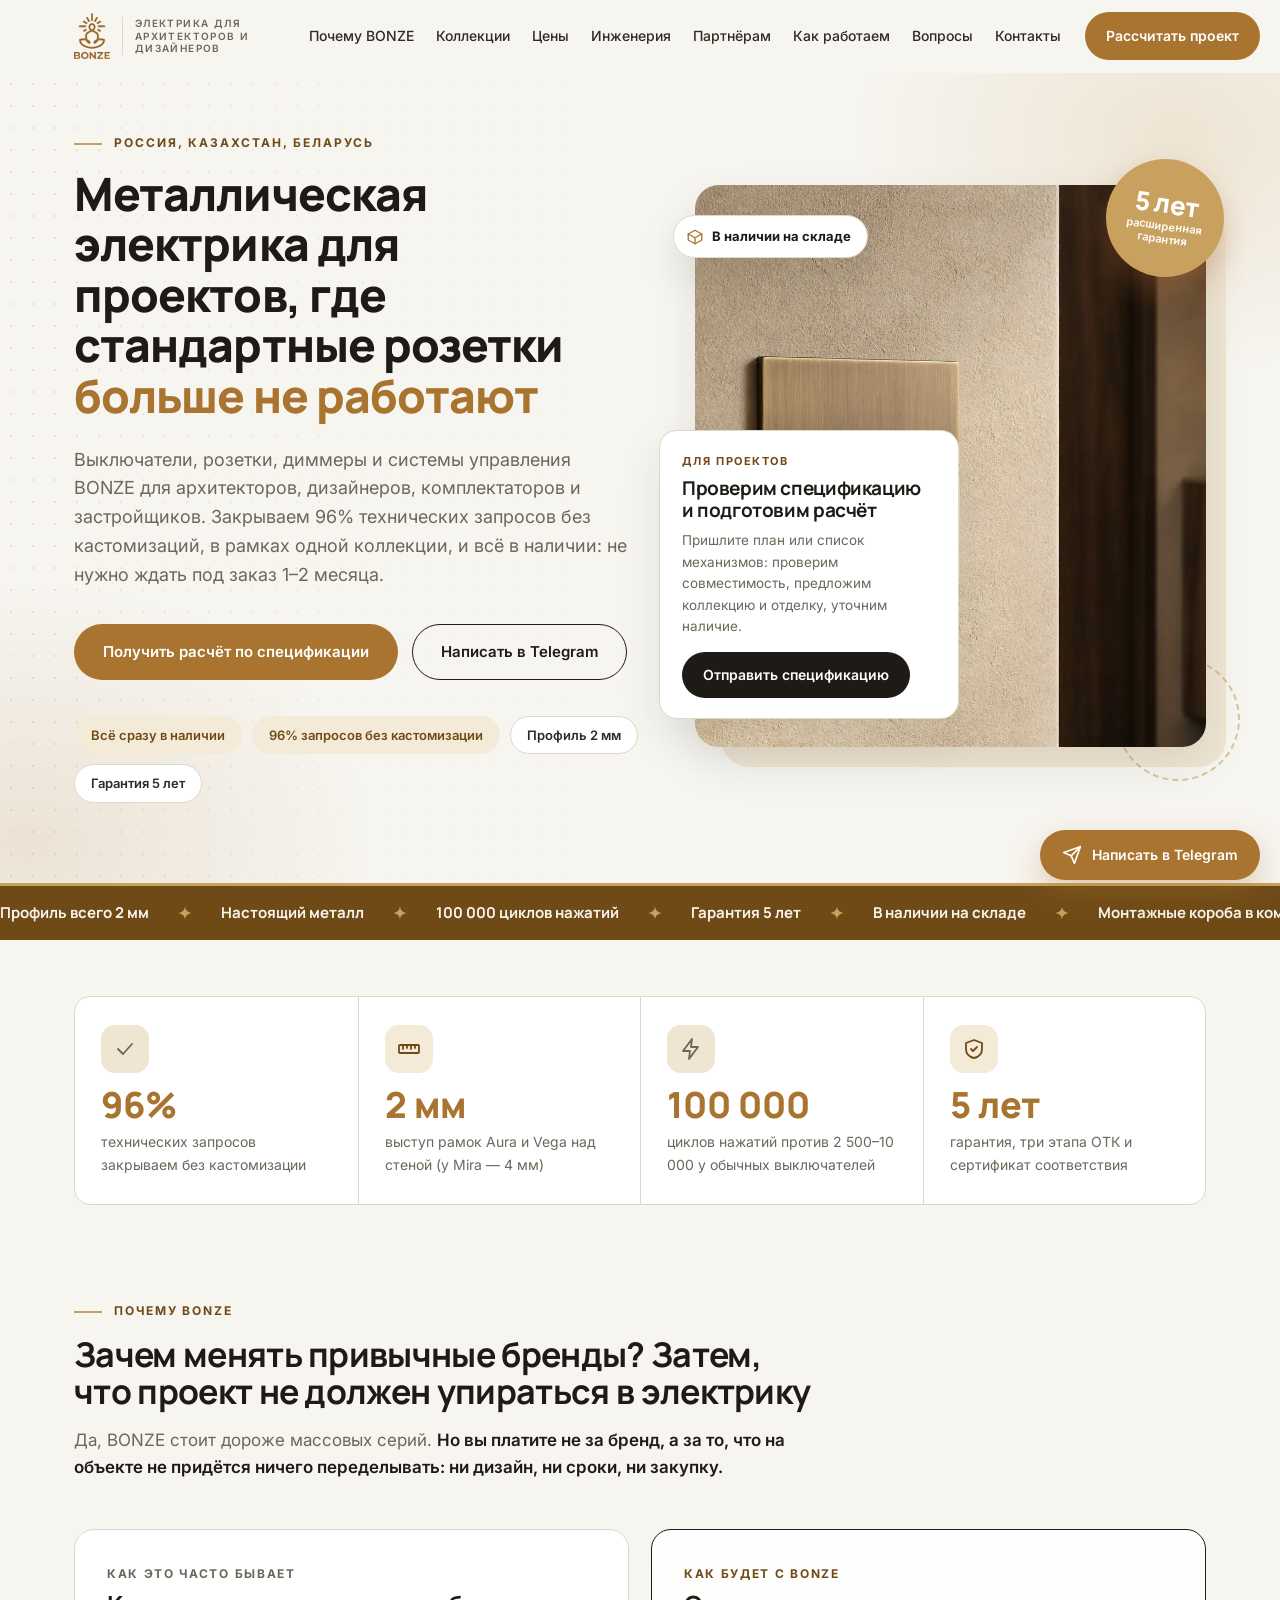
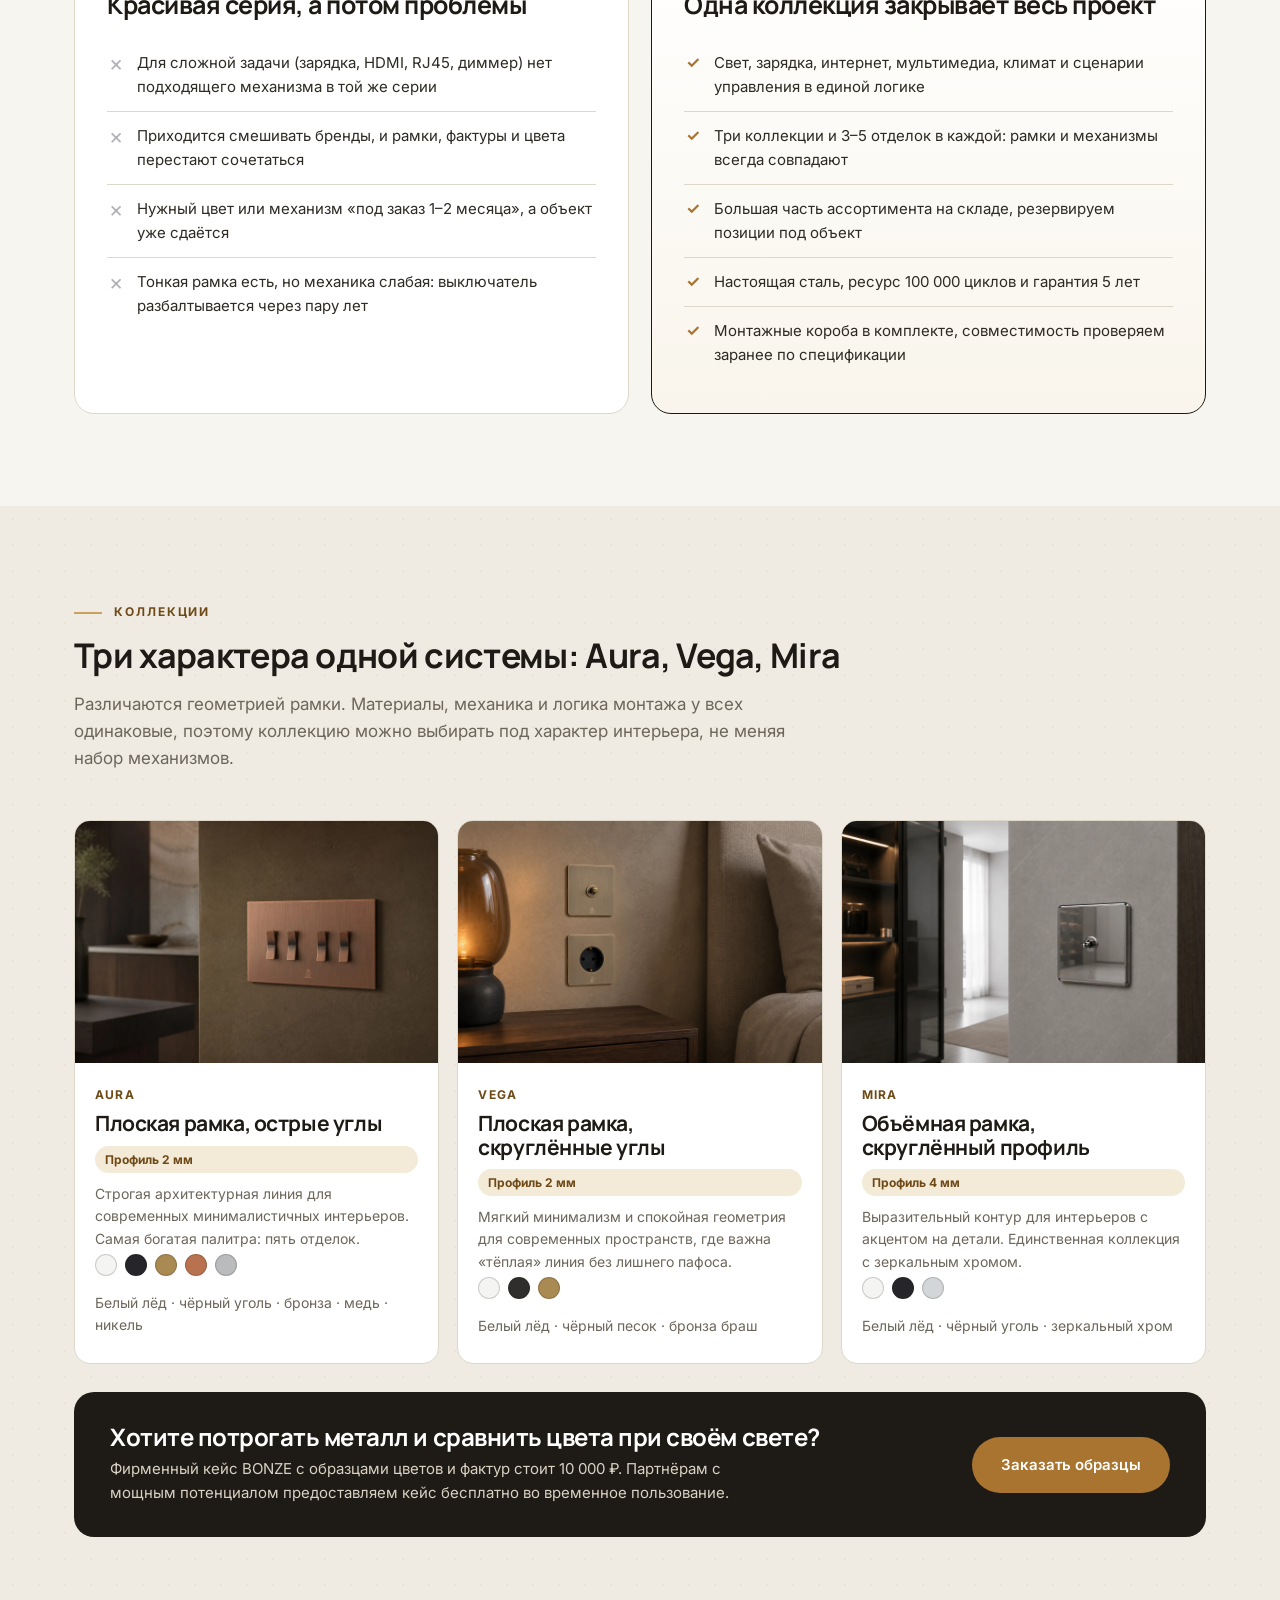
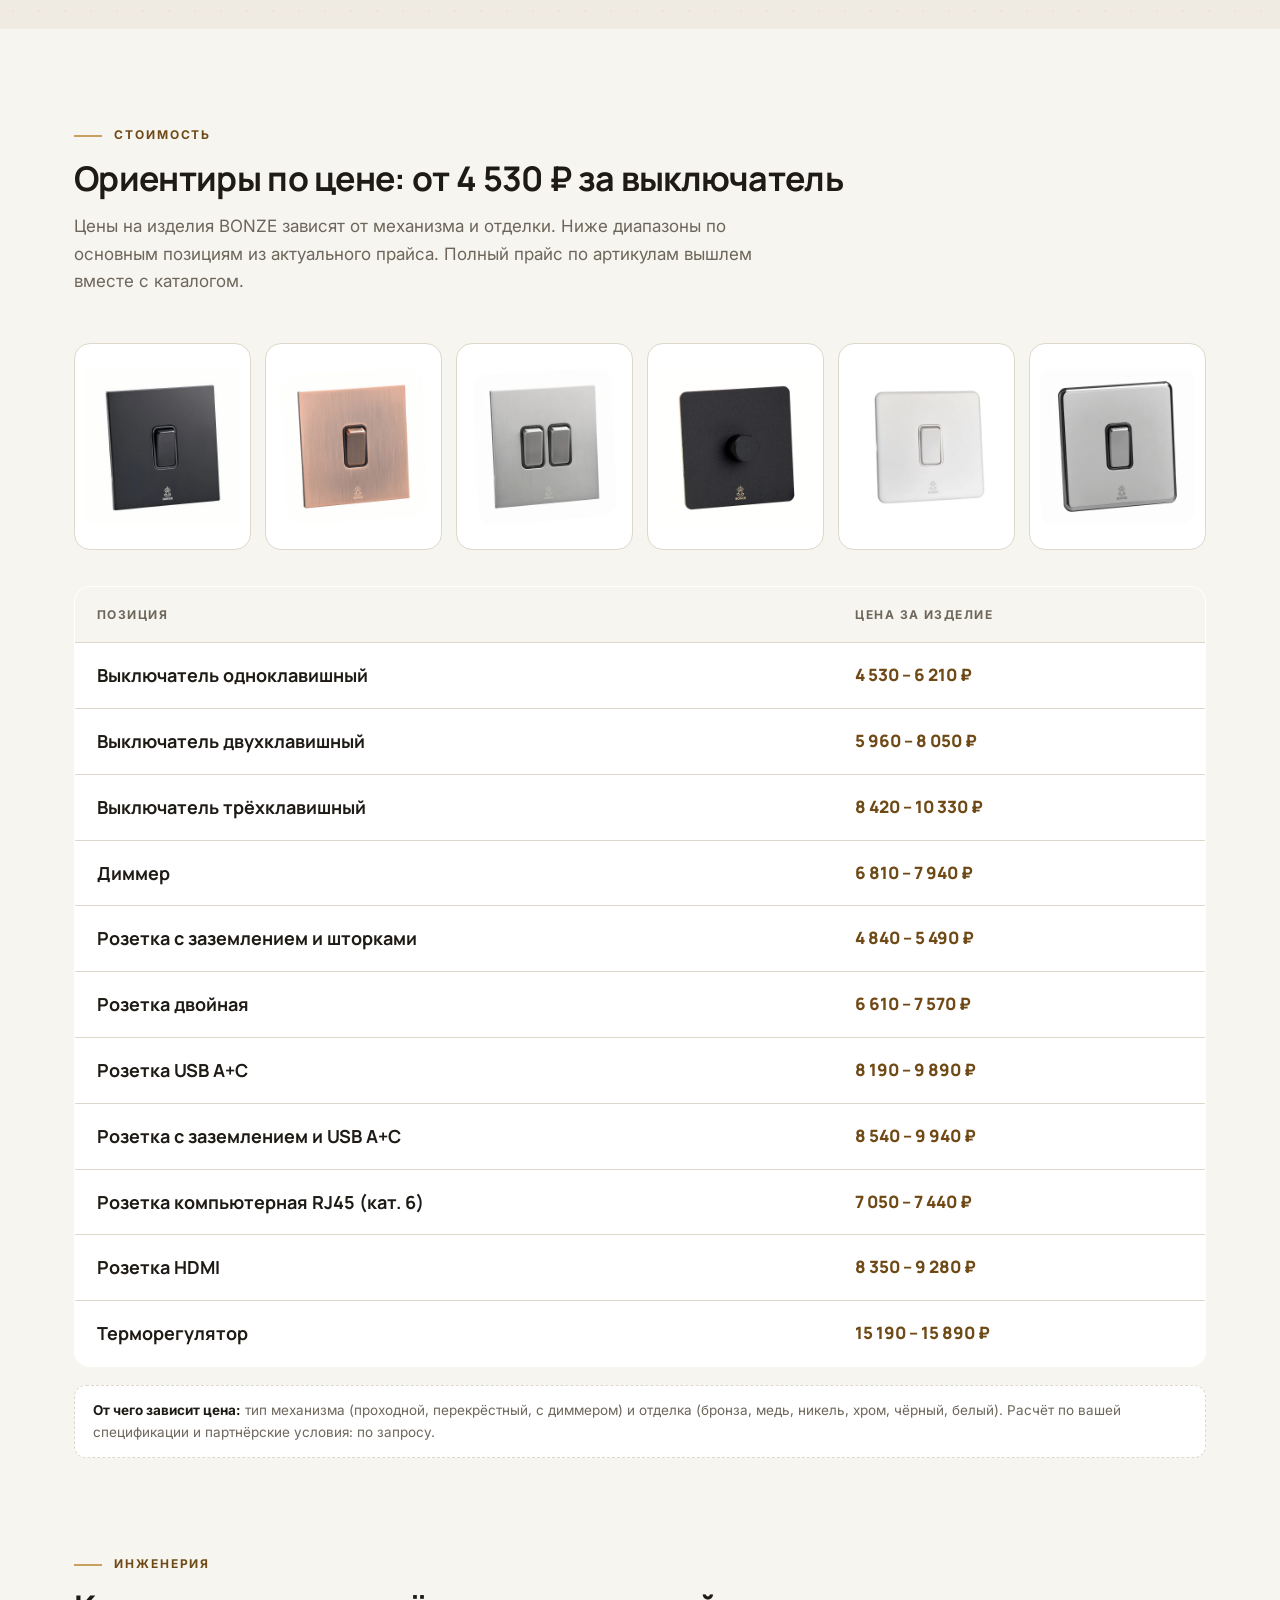
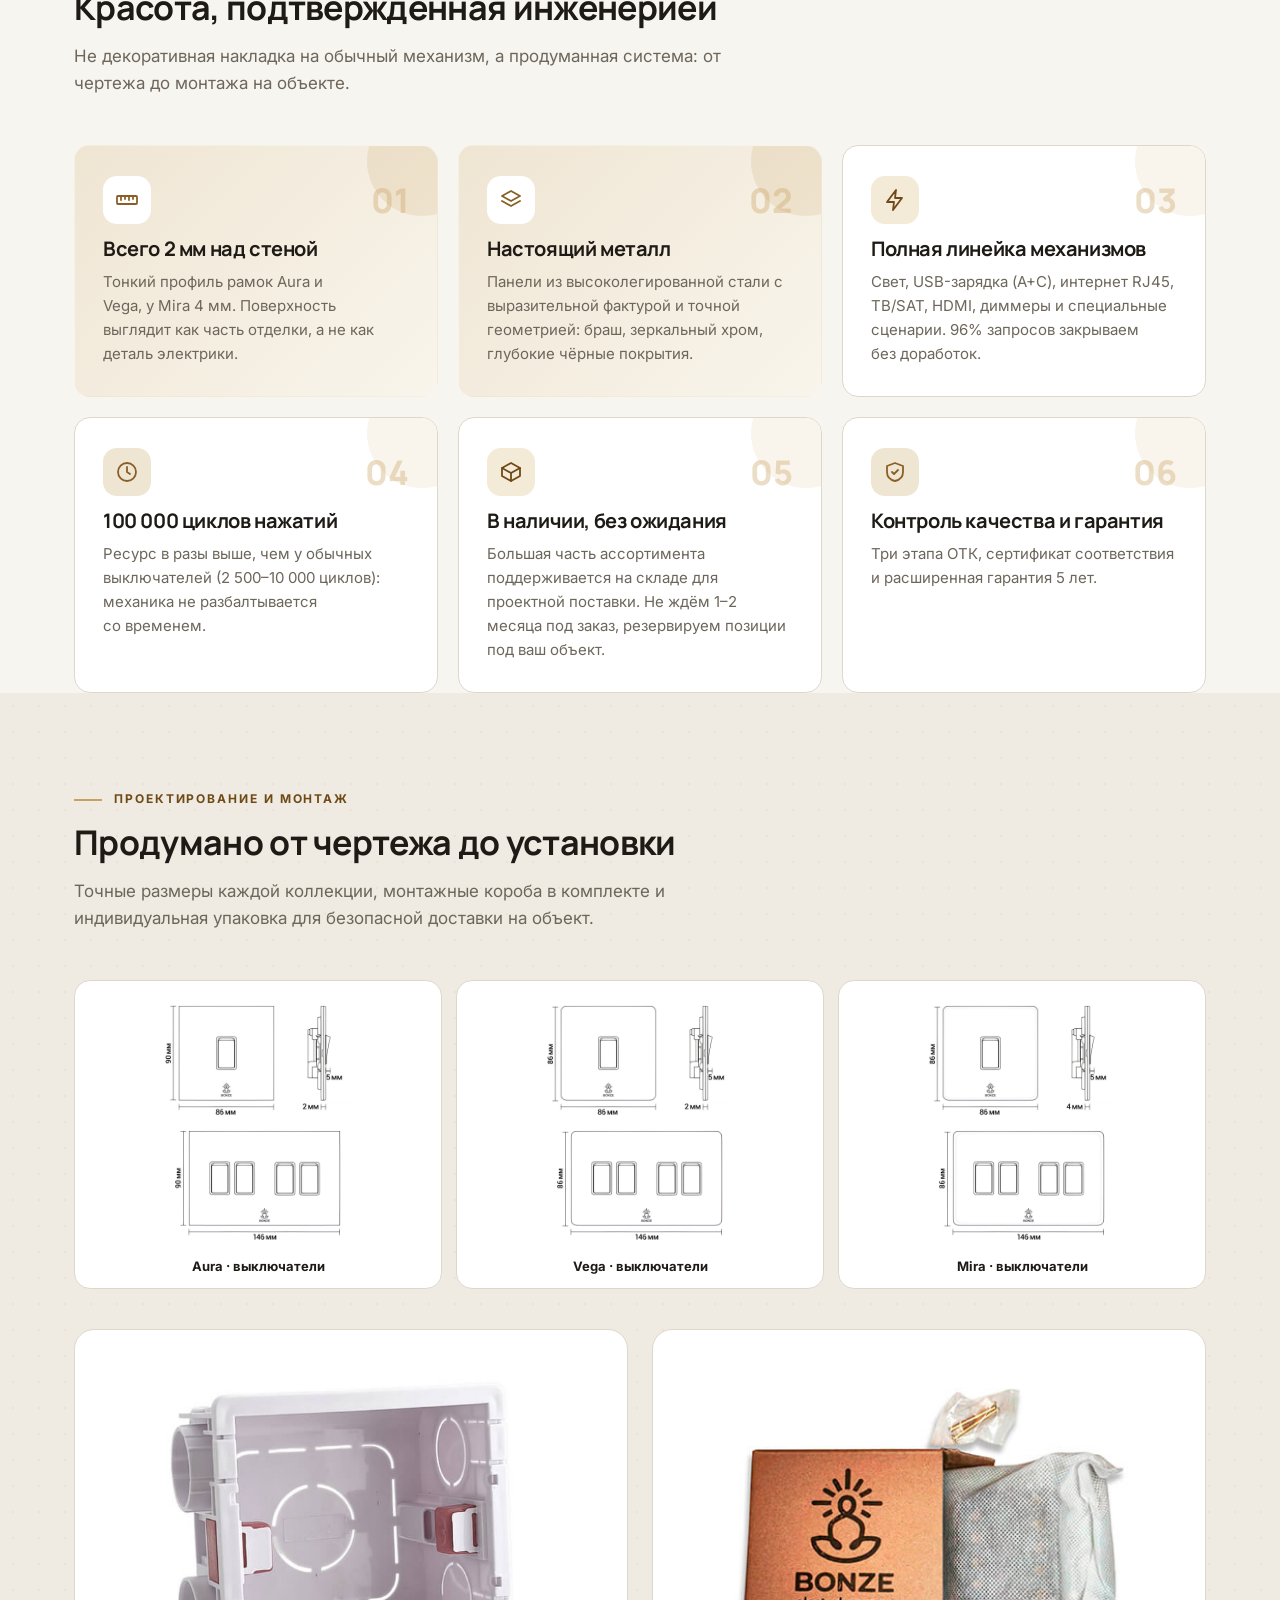
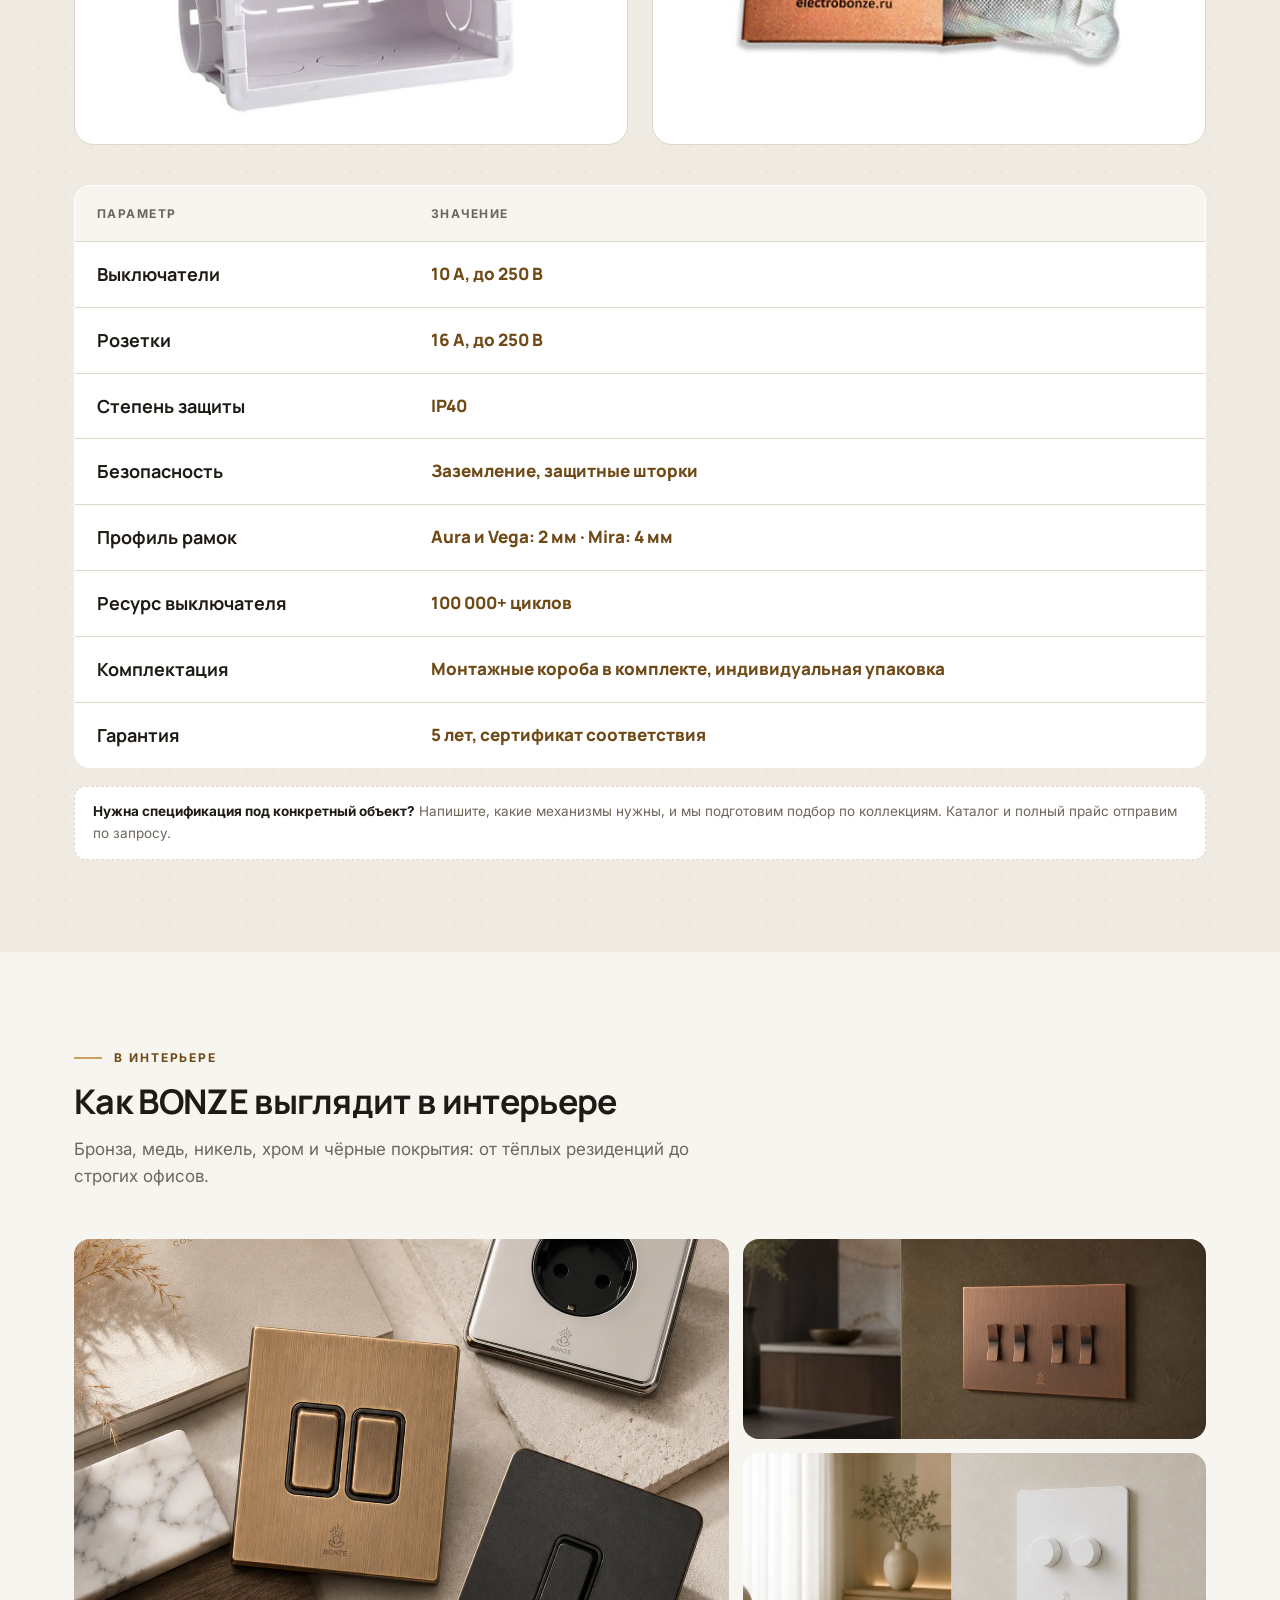
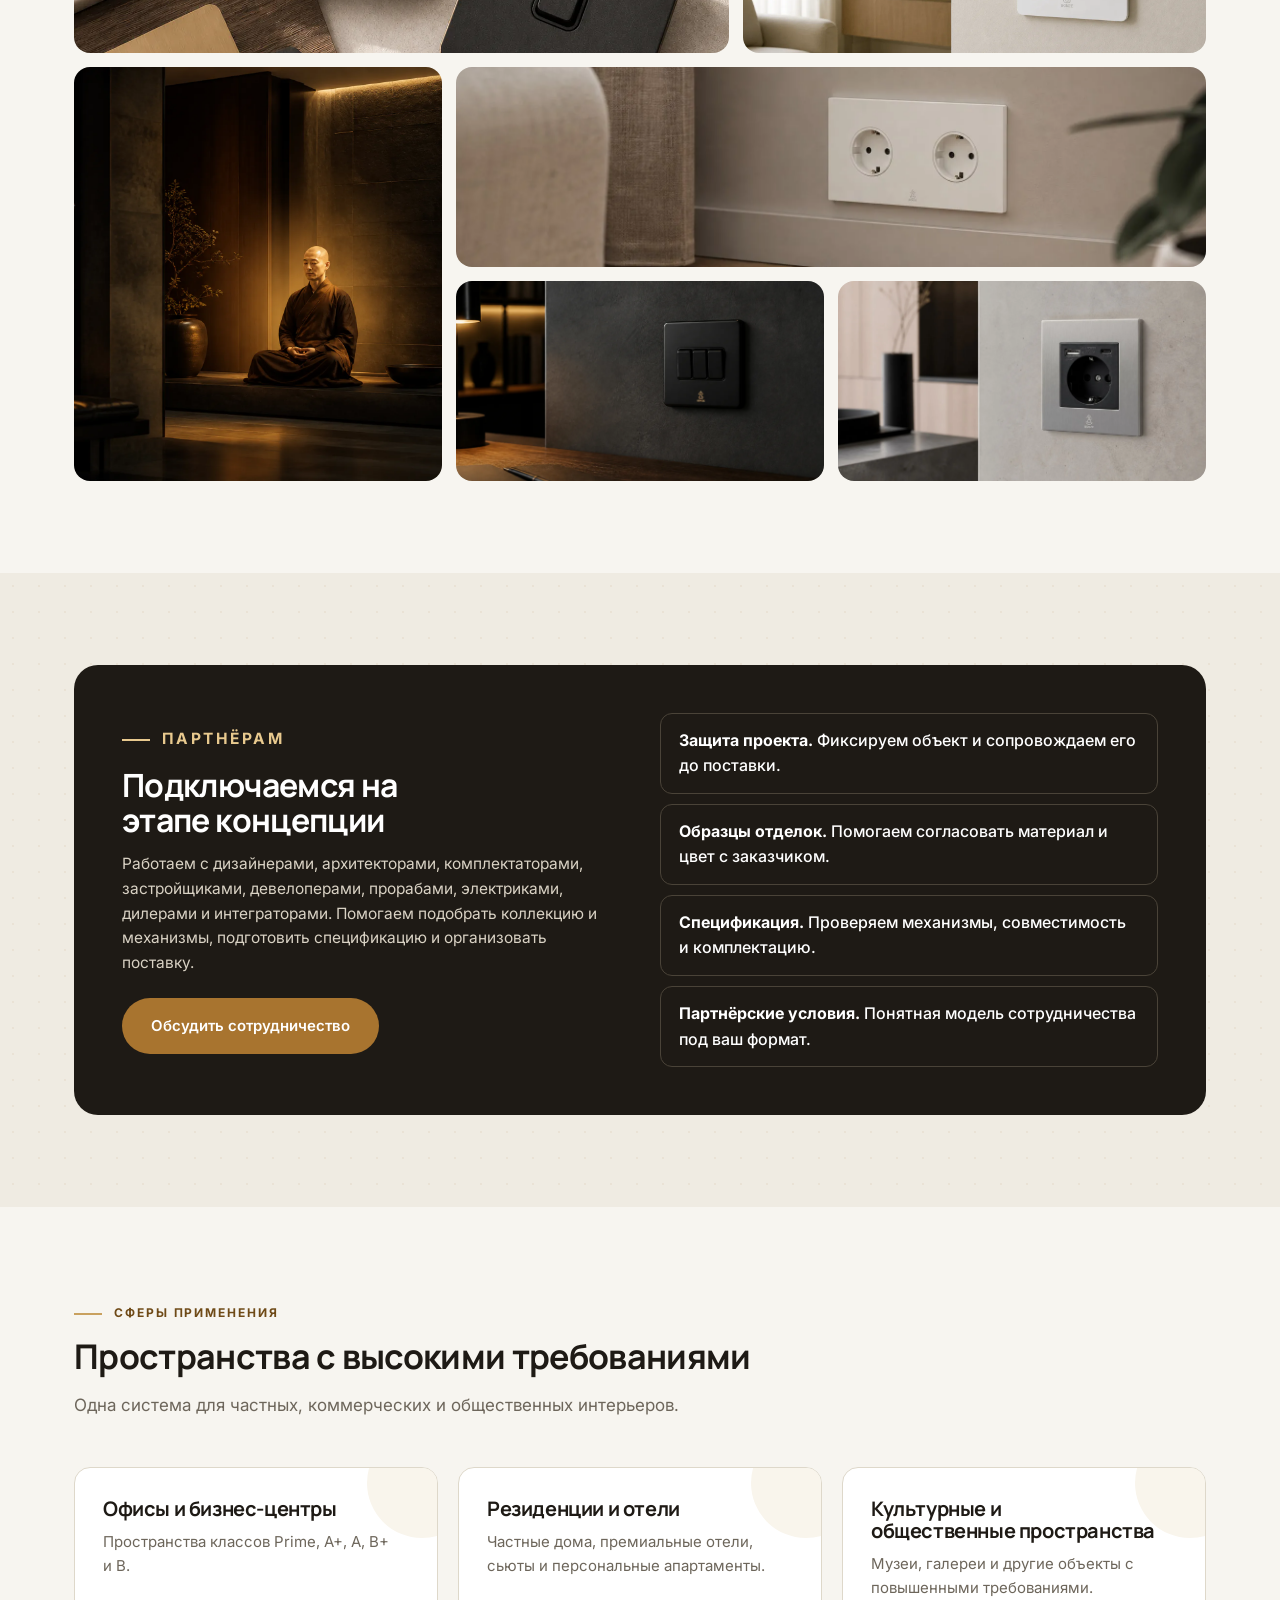
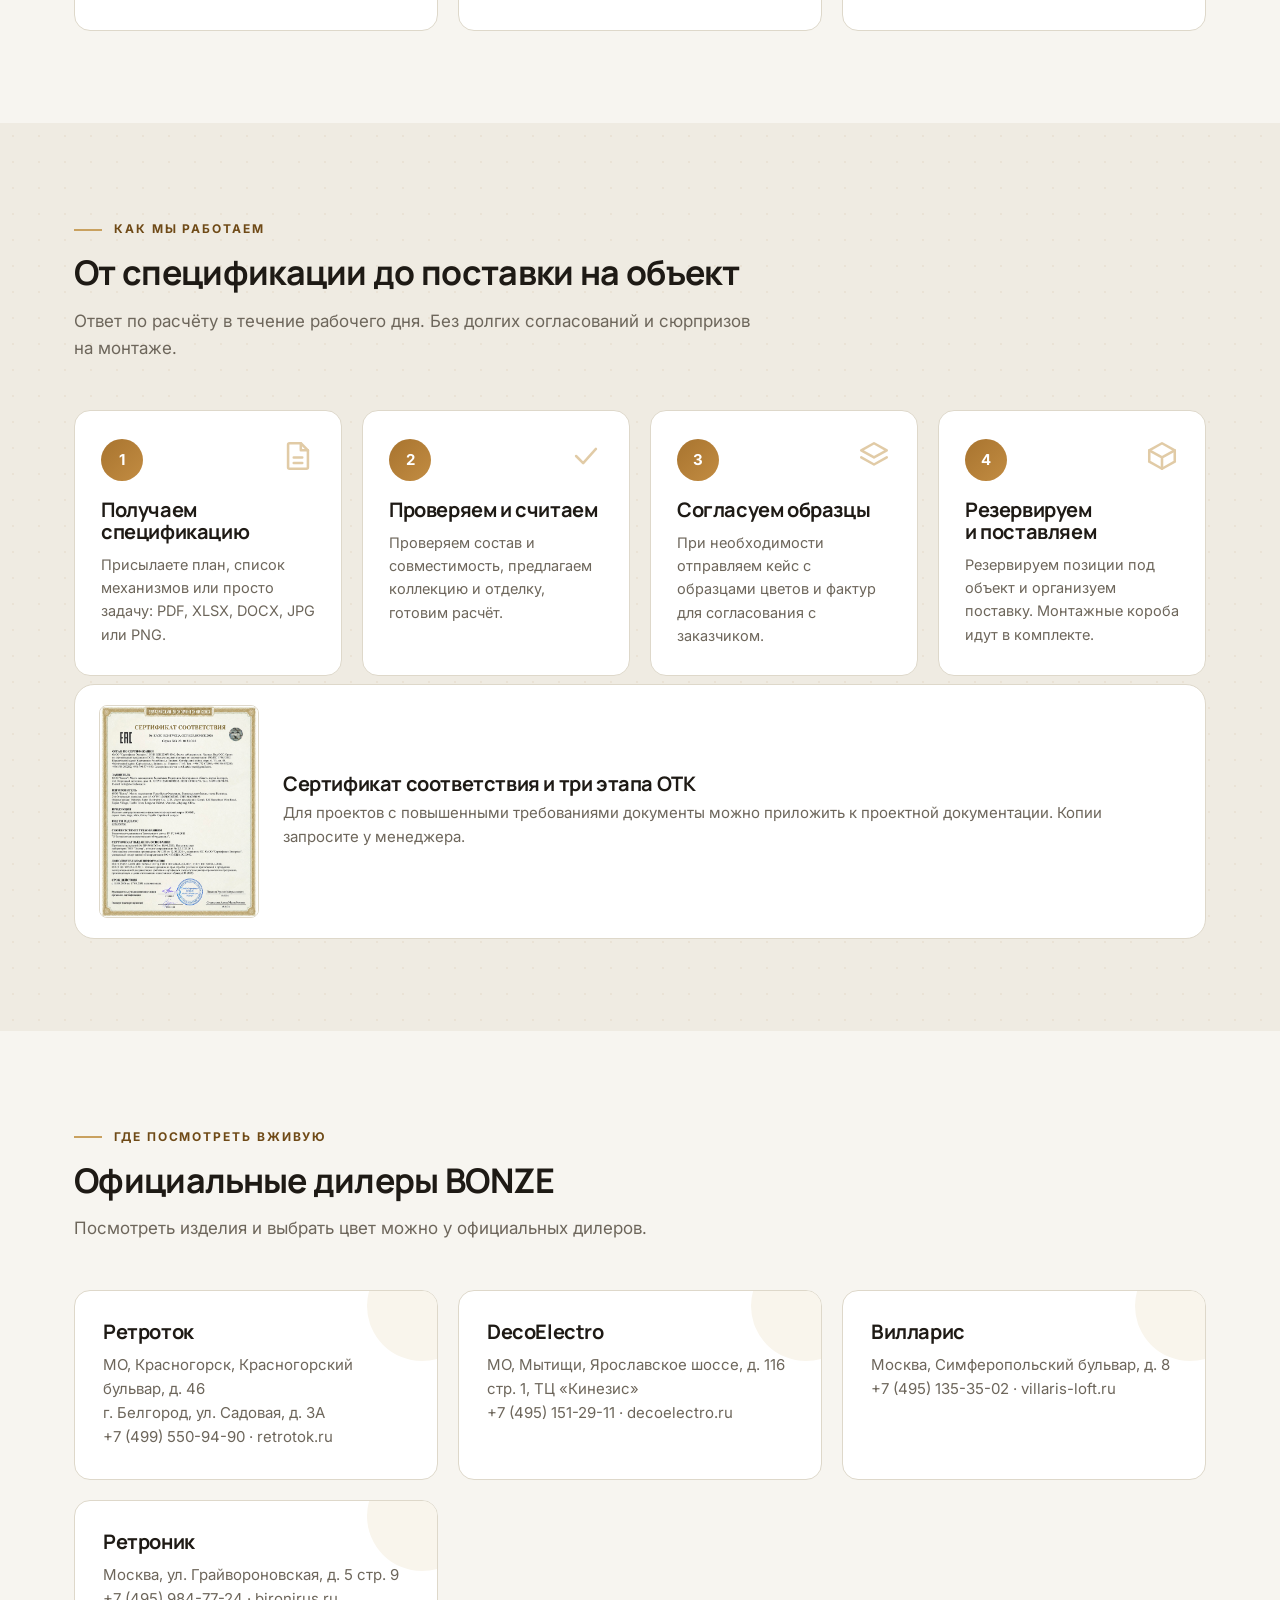
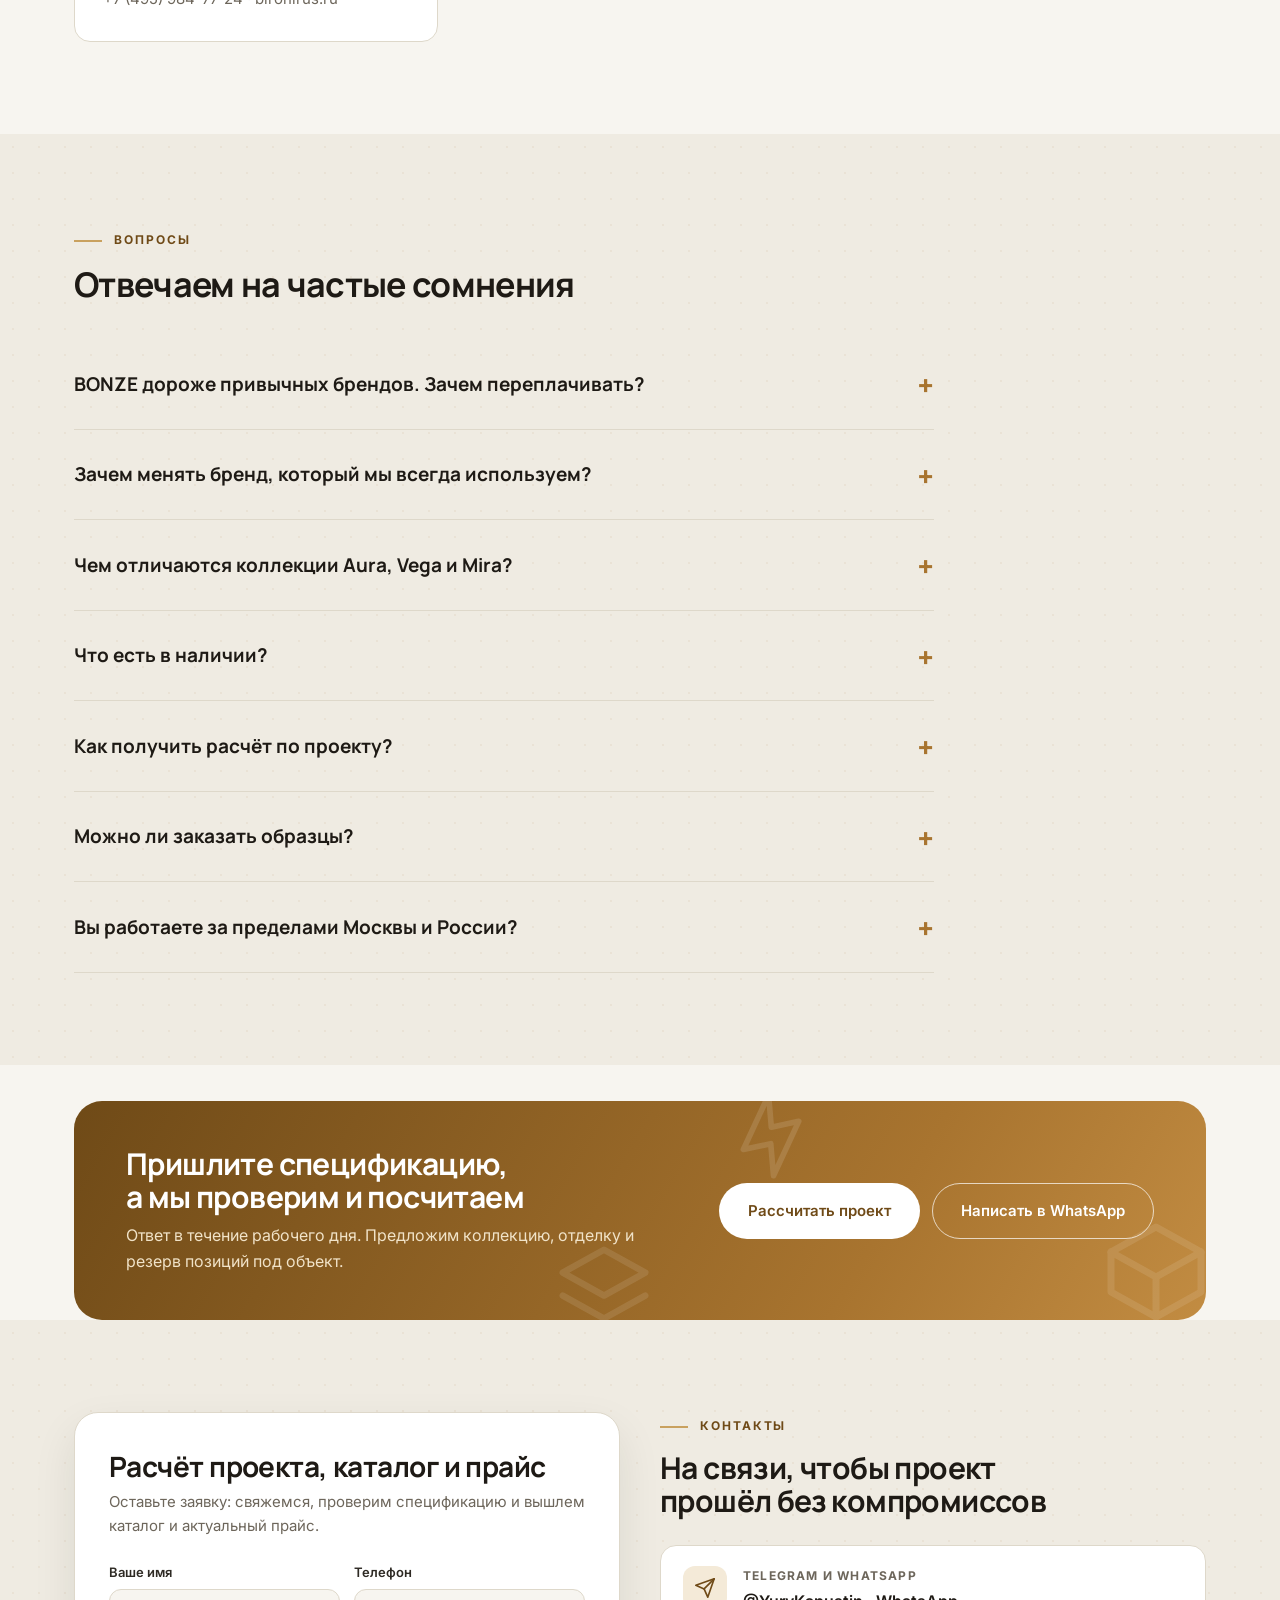
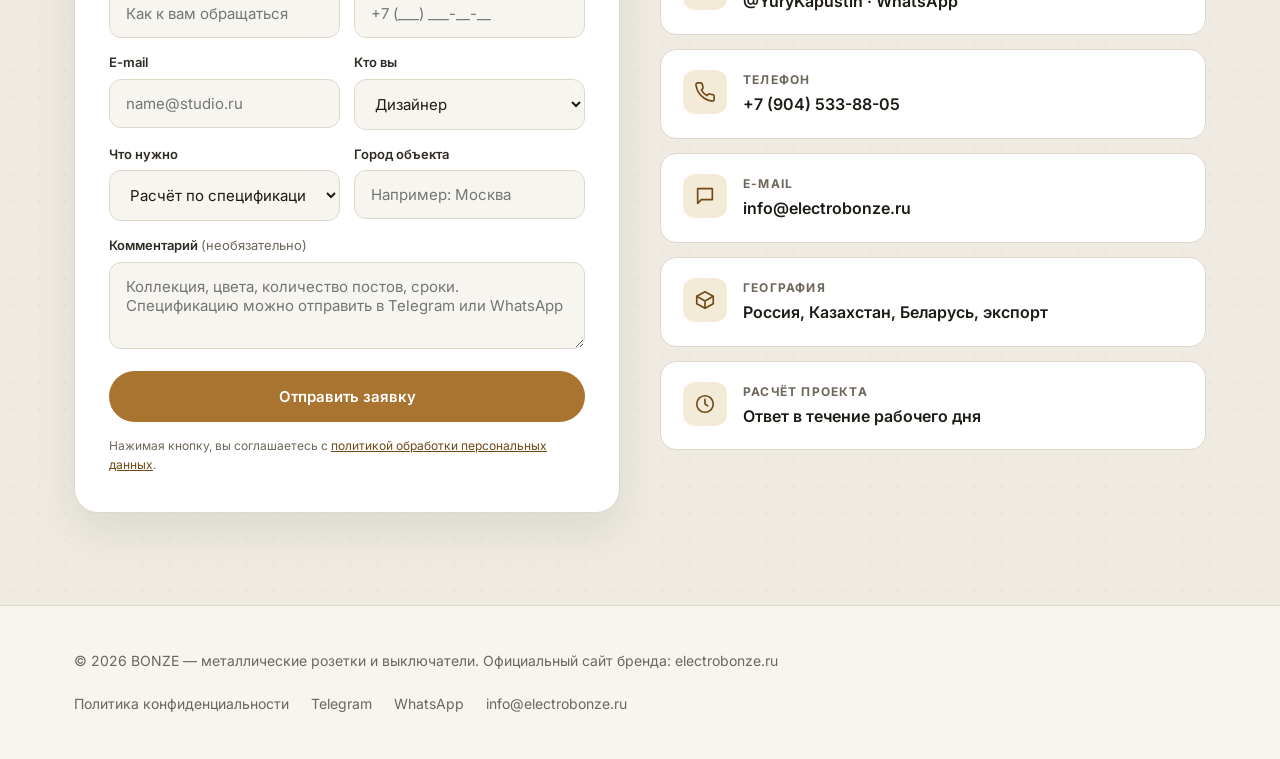
==== commit 3b6fe390: "Правки клиента: прайс-ориентиры, условия кейса, фото изделий" ====
--- a/index.html
+++ b/index.html
@@ -37,6 +37,7 @@
     <nav class="nav" id="nav">
       <a href="#why">Почему BONZE</a>
       <a href="#collections">Коллекции</a>
+      <a href="#prices">Цены</a>
       <a href="#engineering">Инженерия</a>
       <a href="#partners">Партнёрам</a>
       <a href="#process">Как работаем</a>
@@ -171,14 +172,47 @@
     <div class="furniture-row" style="margin-top:28px">
       <div>
         <h3>Хотите потрогать металл и сравнить цвета при своём свете?</h3>
-        <p>Отправим фирменный кейс BONZE с образцами цветов и фактур. Состав набора подберём под ваш проект.</p>
+        <p>Фирменный кейс BONZE с образцами цветов и фактур стоит 10 000 ₽. Партнёрам с мощным потенциалом предоставляем кейс бесплатно во временное пользование.</p>
       </div>
       <a href="#contact" class="btn btn--primary">Заказать образцы</a>
     </div>
   </div>
 </section>
 
-<section id="engineering">
+<section id="prices">
+  <div class="container">
+    <p class="section-tag">Стоимость</p>
+    <h2 class="section-title">Ориентиры по цене: от 4 530 ₽ за выключатель</h2>
+    <p class="section-lead">Цены на изделия BONZE зависят от механизма и отделки. Ниже диапазоны по основным позициям из актуального прайса. Полный прайс по артикулам вышлем вместе с каталогом.</p>
+    <div class="gallery gallery--products">
+      <figure><img src="img/p-aura-black.webp" alt="Выключатель Aura, чёрный уголь" loading="lazy"><figcaption>Aura · чёрный уголь</figcaption></figure>
+      <figure><img src="img/p-aura-copper.webp" alt="Выключатель Aura, медь браш" loading="lazy"><figcaption>Aura · медь браш</figcaption></figure>
+      <figure><img src="img/p-aura-nickel.webp" alt="Двухклавишный выключатель Aura, никель браш" loading="lazy"><figcaption>Aura · никель браш</figcaption></figure>
+      <figure><img src="img/p-vega-black-dimmer.webp" alt="Диммер Vega, чёрный песок" loading="lazy"><figcaption>Vega · диммер</figcaption></figure>
+      <figure><img src="img/p-mira-white.webp" alt="Выключатель Mira, белый лёд" loading="lazy"><figcaption>Mira · белый лёд</figcaption></figure>
+      <figure><img src="img/p-mira-chrome.webp" alt="Выключатель Mira, зеркальный хром" loading="lazy"><figcaption>Mira · зеркальный хром</figcaption></figure>
+    </div>
+    <table class="ptable">
+      <thead><tr><th>Позиция</th><th>Цена за изделие</th></tr></thead>
+      <tbody>
+        <tr><td>Выключатель одноклавишный</td><td>4 530 – 6 210 ₽</td></tr>
+        <tr><td>Выключатель двухклавишный</td><td>5 960 – 8 050 ₽</td></tr>
+        <tr><td>Выключатель трёхклавишный</td><td>8 420 – 10 330 ₽</td></tr>
+        <tr><td>Диммер</td><td>6 810 – 7 940 ₽</td></tr>
+        <tr><td>Розетка с заземлением и шторками</td><td>4 840 – 5 490 ₽</td></tr>
+        <tr><td>Розетка двойная</td><td>6 610 – 7 570 ₽</td></tr>
+        <tr><td>Розетка USB A+C</td><td>8 190 – 9 890 ₽</td></tr>
+        <tr><td>Розетка с заземлением и USB A+C</td><td>8 540 – 9 940 ₽</td></tr>
+        <tr><td>Розетка компьютерная RJ45 (кат. 6)</td><td>7 050 – 7 440 ₽</td></tr>
+        <tr><td>Розетка HDMI</td><td>8 350 – 9 280 ₽</td></tr>
+        <tr><td>Терморегулятор</td><td>15 190 – 15 890 ₽</td></tr>
+      </tbody>
+    </table>
+    <p class="price-note"><b>От чего зависит цена:</b> тип механизма (проходной, перекрёстный, с диммером) и отделка (бронза, медь, никель, хром, чёрный, белый). Расчёт по вашей спецификации и партнёрские условия: по запросу.</p>
+  </div>
+</section>
+
+<section id="engineering"
   <div class="container">
     <p class="section-tag">Инженерия</p>
     <h2 class="section-title">Красота, подтверждённая инженерией</h2>
@@ -245,7 +279,7 @@
         <tr><td>Гарантия</td><td>5 лет, сертификат соответствия</td></tr>
       </tbody>
     </table>
-    <p class="price-note"><b>Нужна спецификация под конкретный объект?</b> Напишите, какие механизмы нужны, и мы подготовим подбор по коллекциям. Каталог и актуальный прайс отправим по запросу.</p>
+    <p class="price-note"><b>Нужна спецификация под конкретный объект?</b> Напишите, какие механизмы нужны, и мы подготовим подбор по коллекциям. Каталог и полный прайс отправим по запросу.</p>
   </div>
 </section>
 
@@ -340,7 +374,7 @@
       <details class="faq__item"><summary>Чем отличаются коллекции Aura, Vega и Mira?</summary><p>Aura: плоская рамка с острыми углами, 2 мм. Vega: плоская рамка со скруглёнными углами, 2 мм. Mira: объёмная рамка со скруглённым профилем, 4 мм. Набор механизмов подбирается под задачу проекта в любой из коллекций.</p></details>
       <details class="faq__item"><summary>Что есть в наличии?</summary><p>Большая часть базовых механизмов и популярных отделок поддерживается на складе. Точное наличие проверяем по вашей спецификации и можем зарезервировать позиции под объект.</p></details>
       <details class="faq__item"><summary>Как получить расчёт по проекту?</summary><p>Пришлите план или спецификацию через форму на сайте или в мессенджер. Мы проверим состав, предложим отделку, уточним наличие и подготовим предварительный расчёт. Отвечаем в течение рабочего дня.</p></details>
-      <details class="faq__item"><summary>Можно ли заказать образцы?</summary><p>Да. Укажите ваш статус и проект, менеджер согласует состав набора и способ получения фирменного кейса BONZE.</p></details>
+      <details class="faq__item"><summary>Можно ли заказать образцы?</summary><p>Да. Фирменный кейс BONZE с образцами цветов и фактур стоит 10 000 ₽. Партнёрам с мощным потенциалом предоставляем кейс бесплатно во временное пользование. Укажите ваш статус и проект, менеджер согласует состав набора и способ получения.</p></details>
       <details class="faq__item"><summary>Вы работаете за пределами Москвы и России?</summary><p>Да. Приоритет: Москва и область, Санкт-Петербург и крупные города, но поставляем по всей России, а также в Казахстан и Беларусь, возможен экспорт.</p></details>
     </div>
   </div>
--- a/styles.css
+++ b/styles.css
@@ -622,3 +622,9 @@
 .dealers a { color: #e8c98e; }
 @media (max-width: 900px) { .tech-pair { grid-template-columns: 1fr; } .drawings { grid-template-columns: 1fr 1fr; } .cert-note { grid-template-columns: 1fr; } .cert-note img { max-width: 160px; } }
 @media (max-width: 560px) { .drawings { grid-template-columns: 1fr; } .logo img { height: 40px; } }
+.gallery--products { display: grid; grid-template-columns: repeat(6, 1fr); grid-auto-rows: auto; gap: 14px; margin-bottom: 36px; }
+.gallery--products figure { background: #fff; border: 1px solid var(--clr-line); padding: 10px; }
+.gallery--products img { aspect-ratio: 1; object-fit: contain; }
+.gallery--products figcaption { text-align: center; font-size: 12.5px; font-weight: 700; color: var(--clr-ink); padding: 8px 0 2px; }
+@media (max-width: 1100px) { .gallery--products { grid-template-columns: repeat(3, 1fr); } }
+@media (max-width: 560px) { .gallery--products { grid-template-columns: repeat(2, 1fr); } }
--- a/blog/blog.css
+++ b/blog/blog.css
@@ -0,0 +1,94 @@
+/* Стили блога. Цвета берутся из палитры сайта: install.mjs прописывает --b-* в blog.config.json (theme). */
+:root { --b-bg: #fff; --b-surface: #fff; --b-ink: #18181b; --b-text: #2b2b30; --b-soft: #6b6b73; --b-line: #e5e5e5; --b-accent: #2563eb; --b-accent-soft: #eef3ff; --b-radius: 16px; }
+.blog { padding: 112px 0 72px; background: var(--b-bg); color: var(--b-text); }
+.blog > section, .blog > article { width: 100%; max-width: 1160px; margin: 0 auto; padding: 0 20px; }
+.b-crumbs { display: flex; gap: 8px; flex-wrap: wrap; font-size: 14px; color: var(--b-soft); margin-bottom: 22px; }
+.b-crumbs a { color: var(--b-soft); text-decoration: none; }
+.b-crumbs a:hover { color: var(--b-accent); }
+.b-meta { display: flex; flex-wrap: wrap; align-items: center; gap: 6px 14px; font-size: 14px; color: var(--b-soft); }
+.b-chip { display: inline-block; padding: 3px 12px; border-radius: 999px; background: var(--b-accent-soft); color: var(--b-accent); font-weight: 600; font-size: 13px; }
+.b-head h1 { font-family: var(--ff-head, inherit); color: var(--b-ink); font-size: clamp(28px, 4.4vw, 46px); line-height: 1.15; margin: 14px 0 16px; letter-spacing: -0.01em; }
+.b-lead { font-size: 19px; line-height: 1.55; color: var(--b-soft); max-width: 720px; }
+.b-author { margin-top: 14px; font-size: 14px; color: var(--b-soft); }
+
+/* Статья */
+.b-article { max-width: 780px !important; }
+.b-cover { margin: 28px 0 8px; border-radius: var(--b-radius); overflow: hidden; }
+.b-cover img { display: block; width: 100%; height: auto; }
+.b-toc { margin: 28px 0; padding: 20px 24px; border: 1px solid var(--b-line); border-radius: var(--b-radius); background: var(--b-surface); }
+.b-toc ol { list-style: none; margin: 10px 0 0; padding: 0; }
+.b-toc li + li { margin-top: 6px; }
+.b-toc a { color: var(--b-text); text-decoration: none; }
+.b-toc a:hover { color: var(--b-accent); }
+.b-content { font-size: 18px; line-height: 1.75; margin-top: 28px; }
+.b-content h2 { font-family: var(--ff-head, inherit); color: var(--b-ink); font-size: clamp(24px, 3vw, 31px); line-height: 1.25; margin: 2em 0 .6em; scroll-margin-top: 100px; }
+.b-content h3 { font-family: var(--ff-head, inherit); color: var(--b-ink); font-size: 22px; margin: 1.6em 0 .5em; scroll-margin-top: 100px; }
+.b-content p { margin: 0 0 1.1em; }
+.b-content ul, .b-content ol { margin: 0 0 1.2em; padding-left: 1.4em; }
+.b-content ul { list-style: disc; }
+.b-content ol { list-style: decimal; }
+.b-content li + li { margin-top: 8px; }
+.b-content li::marker { color: var(--b-accent); }
+.b-content a { color: var(--b-accent); text-decoration: underline; text-underline-offset: 3px; }
+.b-content img { max-width: 100%; height: auto; border-radius: 12px; margin: 8px 0; }
+.b-content hr { border: 0; border-top: 1px solid var(--b-line); margin: 2em 0; }
+.b-content blockquote { margin: 1.4em 0; padding: 16px 22px; border-left: 4px solid var(--b-accent); background: var(--b-accent-soft); border-radius: 0 12px 12px 0; }
+.b-content blockquote p:last-child { margin-bottom: 0; }
+.b-content code { background: var(--b-accent-soft); padding: 2px 6px; border-radius: 6px; font-size: .92em; }
+.b-content pre { overflow-x: auto; padding: 16px; border-radius: 12px; background: var(--b-accent-soft); margin: 0 0 1.2em; }
+.b-table { overflow-x: auto; margin: 1.4em 0; border: 1px solid var(--b-line); border-radius: 12px; }
+.b-table table { width: 100%; border-collapse: collapse; font-size: 16px; line-height: 1.5; }
+.b-table th, .b-table td { padding: 12px 16px; text-align: left; border-bottom: 1px solid var(--b-line); vertical-align: top; }
+.b-table th { background: var(--b-accent-soft); color: var(--b-ink); font-weight: 600; white-space: nowrap; }
+.b-table tr:last-child td { border-bottom: 0; }
+
+.b-faq { margin-top: 44px; }
+.b-faq h2 { font-family: var(--ff-head, inherit); color: var(--b-ink); font-size: 28px; margin-bottom: 16px; }
+.b-faq details { border: 1px solid var(--b-line); border-radius: 12px; background: var(--b-surface); margin-bottom: 10px; padding: 0 20px; }
+.b-faq summary { cursor: pointer; padding: 16px 0; font-weight: 600; color: var(--b-ink); list-style: none; display: flex; justify-content: space-between; gap: 16px; }
+.b-faq summary::-webkit-details-marker { display: none; }
+.b-faq summary::after { content: '+'; color: var(--b-accent); font-size: 22px; line-height: 1; }
+.b-faq details[open] summary::after { content: '−'; }
+.b-faq details p { padding: 0 0 18px; color: var(--b-text); line-height: 1.65; }
+.b-disclaimer { margin-top: 32px; font-size: 14px; line-height: 1.55; color: var(--b-soft); padding-top: 16px; border-top: 1px solid var(--b-line); }
+.b-cta { margin-top: 40px; padding: 32px; border-radius: var(--b-radius); background: var(--b-accent-soft); border: 1px solid var(--b-line); text-align: left; }
+.b-cta h2 { font-family: var(--ff-head, inherit); color: var(--b-ink); font-size: 26px; margin-bottom: 8px; }
+.b-cta p { margin-bottom: 18px; color: var(--b-text); max-width: 560px; }
+.b-cta__btn { display: inline-flex; }
+.b-preview { margin: 0 0 22px; padding: 12px 16px; border-radius: 12px; background: #fff4d6; color: #6b4e00; font-size: 14px; border: 1px solid #f0d98a; }
+
+/* Карточки */
+.b-grid { display: grid; grid-template-columns: repeat(3, 1fr); gap: 24px; margin-top: 32px; }
+.b-card { display: flex; flex-direction: column; background: var(--b-surface); border: 1px solid var(--b-line); border-radius: var(--b-radius); overflow: hidden; transition: transform .2s, box-shadow .2s; }
+.b-card:hover { transform: translateY(-3px); box-shadow: 0 16px 36px rgba(20, 20, 30, .09); }
+.b-card__img { display: block; aspect-ratio: 16 / 10; overflow: hidden; background: var(--b-accent-soft); }
+.b-card__img img { width: 100%; height: 100%; object-fit: cover; display: block; }
+.b-card__body { display: flex; flex-direction: column; gap: 10px; padding: 22px; flex: 1; }
+.b-card h3 { font-family: var(--ff-head, inherit); font-size: 20px; line-height: 1.3; margin: 0; }
+.b-card h3 a { color: var(--b-ink); text-decoration: none; }
+.b-card h3 a:hover { color: var(--b-accent); }
+.b-card p { color: var(--b-soft); font-size: 15px; line-height: 1.55; margin: 0; }
+.b-more { margin-top: auto; padding-top: 6px; color: var(--b-accent); font-weight: 600; text-decoration: none; }
+.b-more::after { content: ' →'; }
+.b-related { margin-top: 72px !important; }
+.b-related h2, .b-home h2 { font-family: var(--ff-head, inherit); color: var(--b-ink); font-size: clamp(26px, 3.4vw, 36px); }
+.b-empty { margin-top: 32px; color: var(--b-soft); }
+
+/* Блок на главной */
+.b-home { padding: 88px 0; background: var(--b-bg); }
+.b-home .container { max-width: 1160px; margin: 0 auto; padding: 0 20px; }
+.b-home__head { display: flex; justify-content: space-between; align-items: flex-end; gap: 16px; flex-wrap: wrap; }
+.b-home .b-more { margin-top: 0; }
+
+@media (max-width: 960px) { .b-grid { grid-template-columns: repeat(2, 1fr); } }
+@media (max-width: 640px) {
+  .blog { padding: 92px 0 48px; }
+  .b-grid { grid-template-columns: 1fr; gap: 18px; }
+  .b-content { font-size: 17px; }
+  .b-lead { font-size: 17px; }
+  .b-cta { padding: 24px 20px; }
+  .b-home { padding: 56px 0; }
+}
+
+/* тема сайта */
+:root{--b-accent:var(--clr-accent);--b-accent-soft:var(--clr-accent-soft);--b-bg:var(--clr-bg);--b-surface:var(--clr-surface);--b-ink:var(--clr-ink);--b-text:var(--clr-text);--b-soft:var(--clr-text-soft);--b-line:var(--clr-line)}
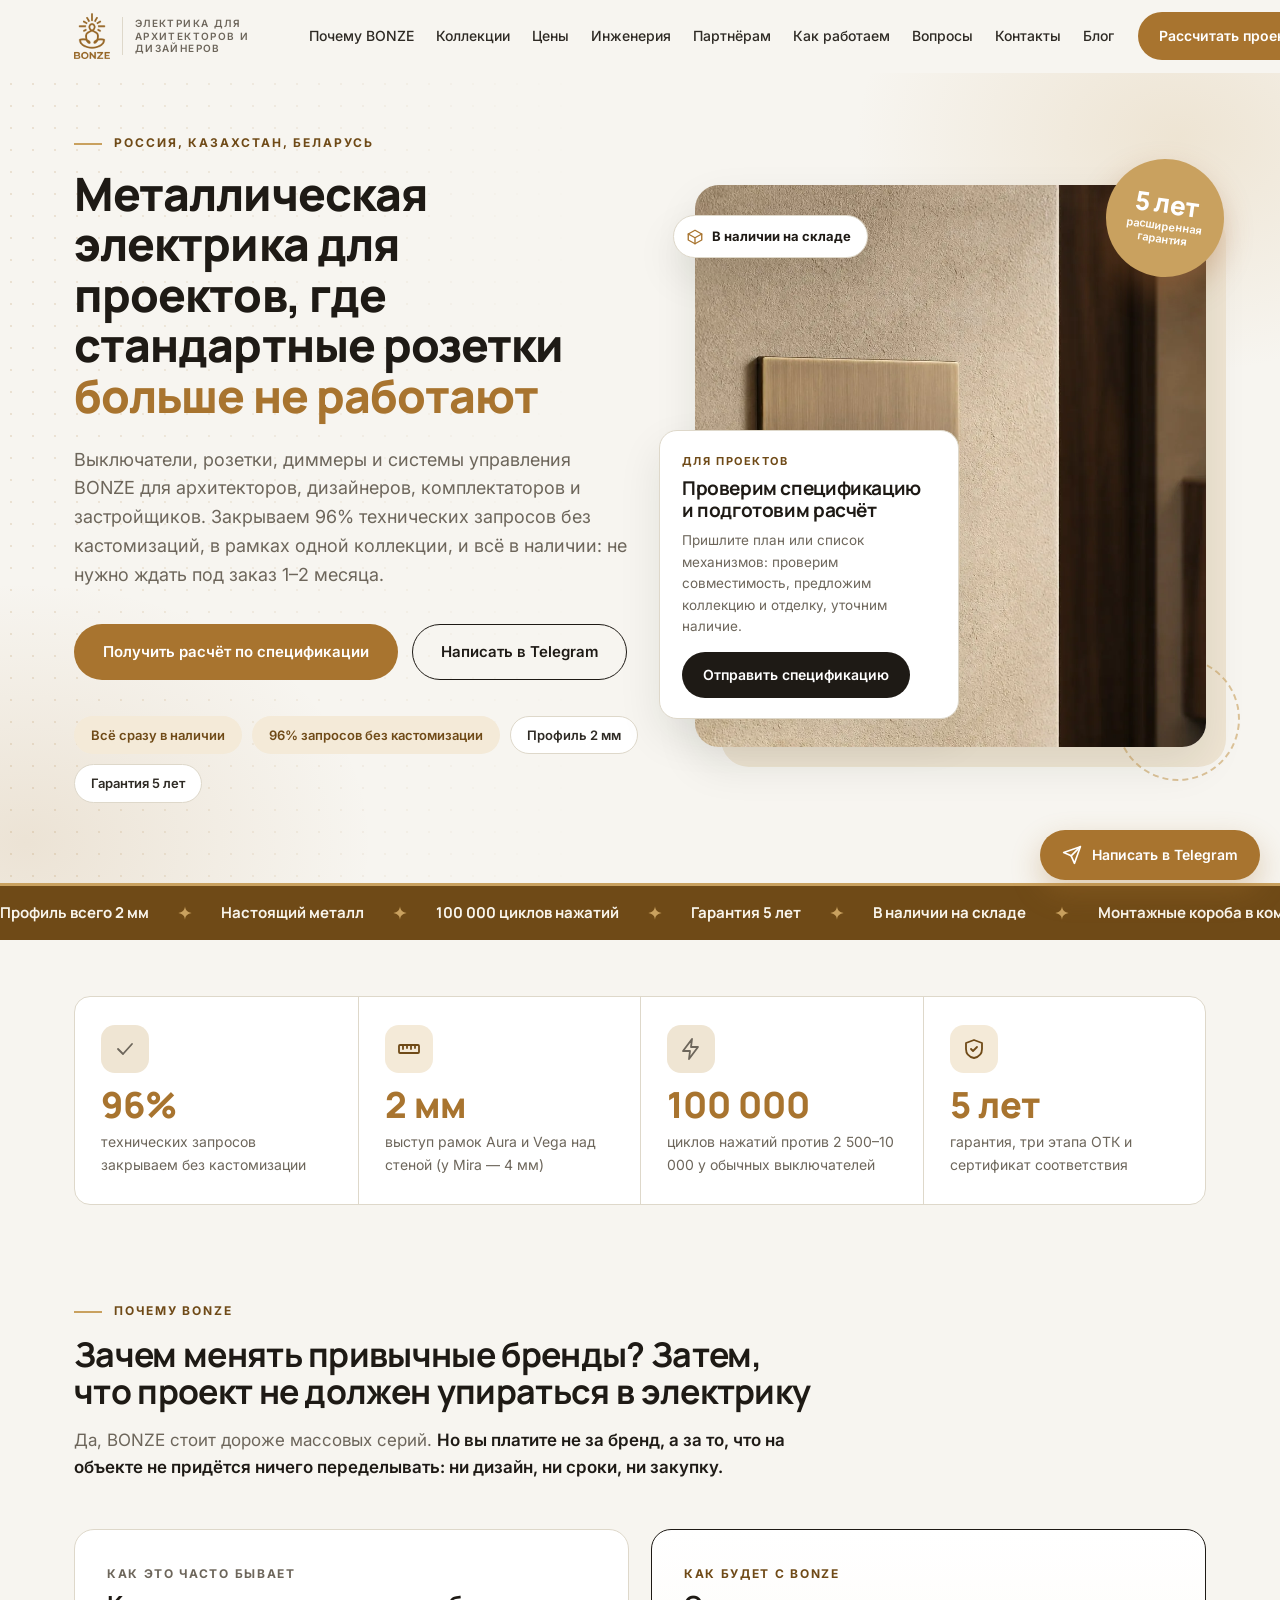
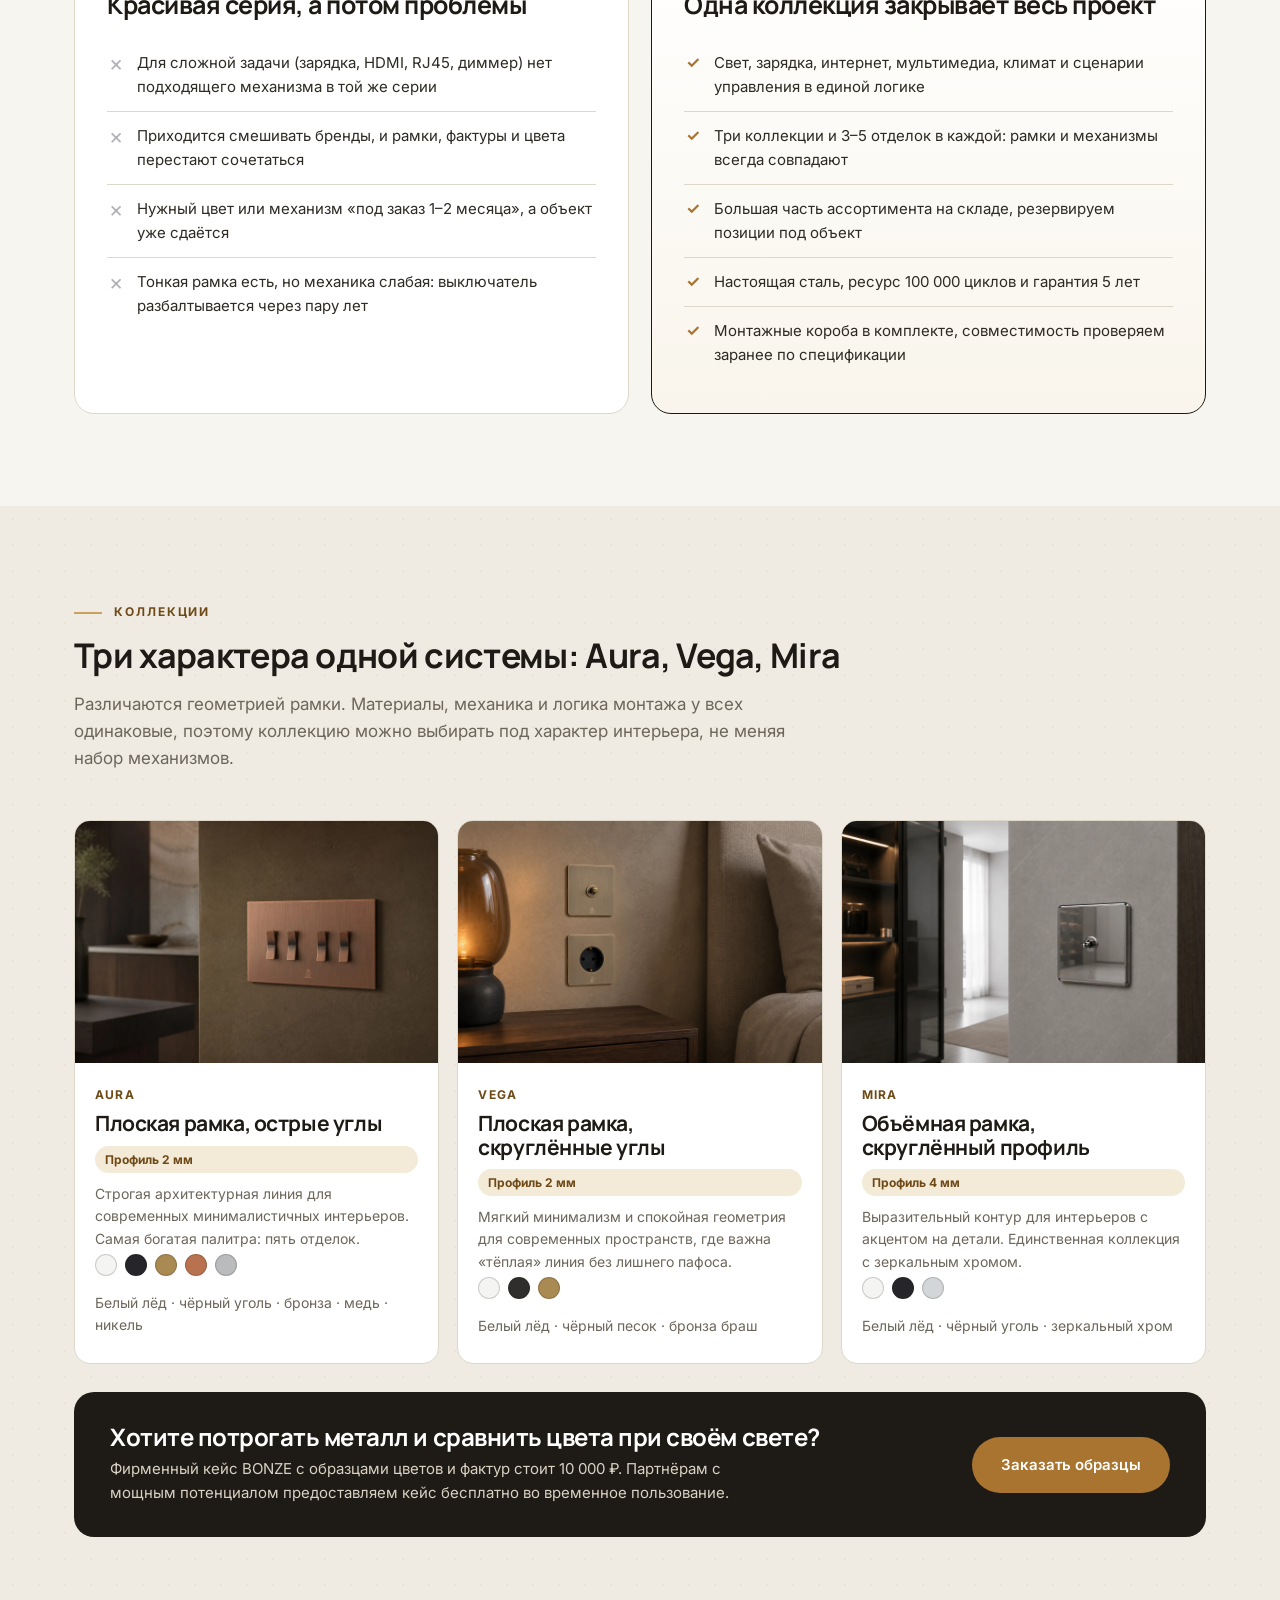
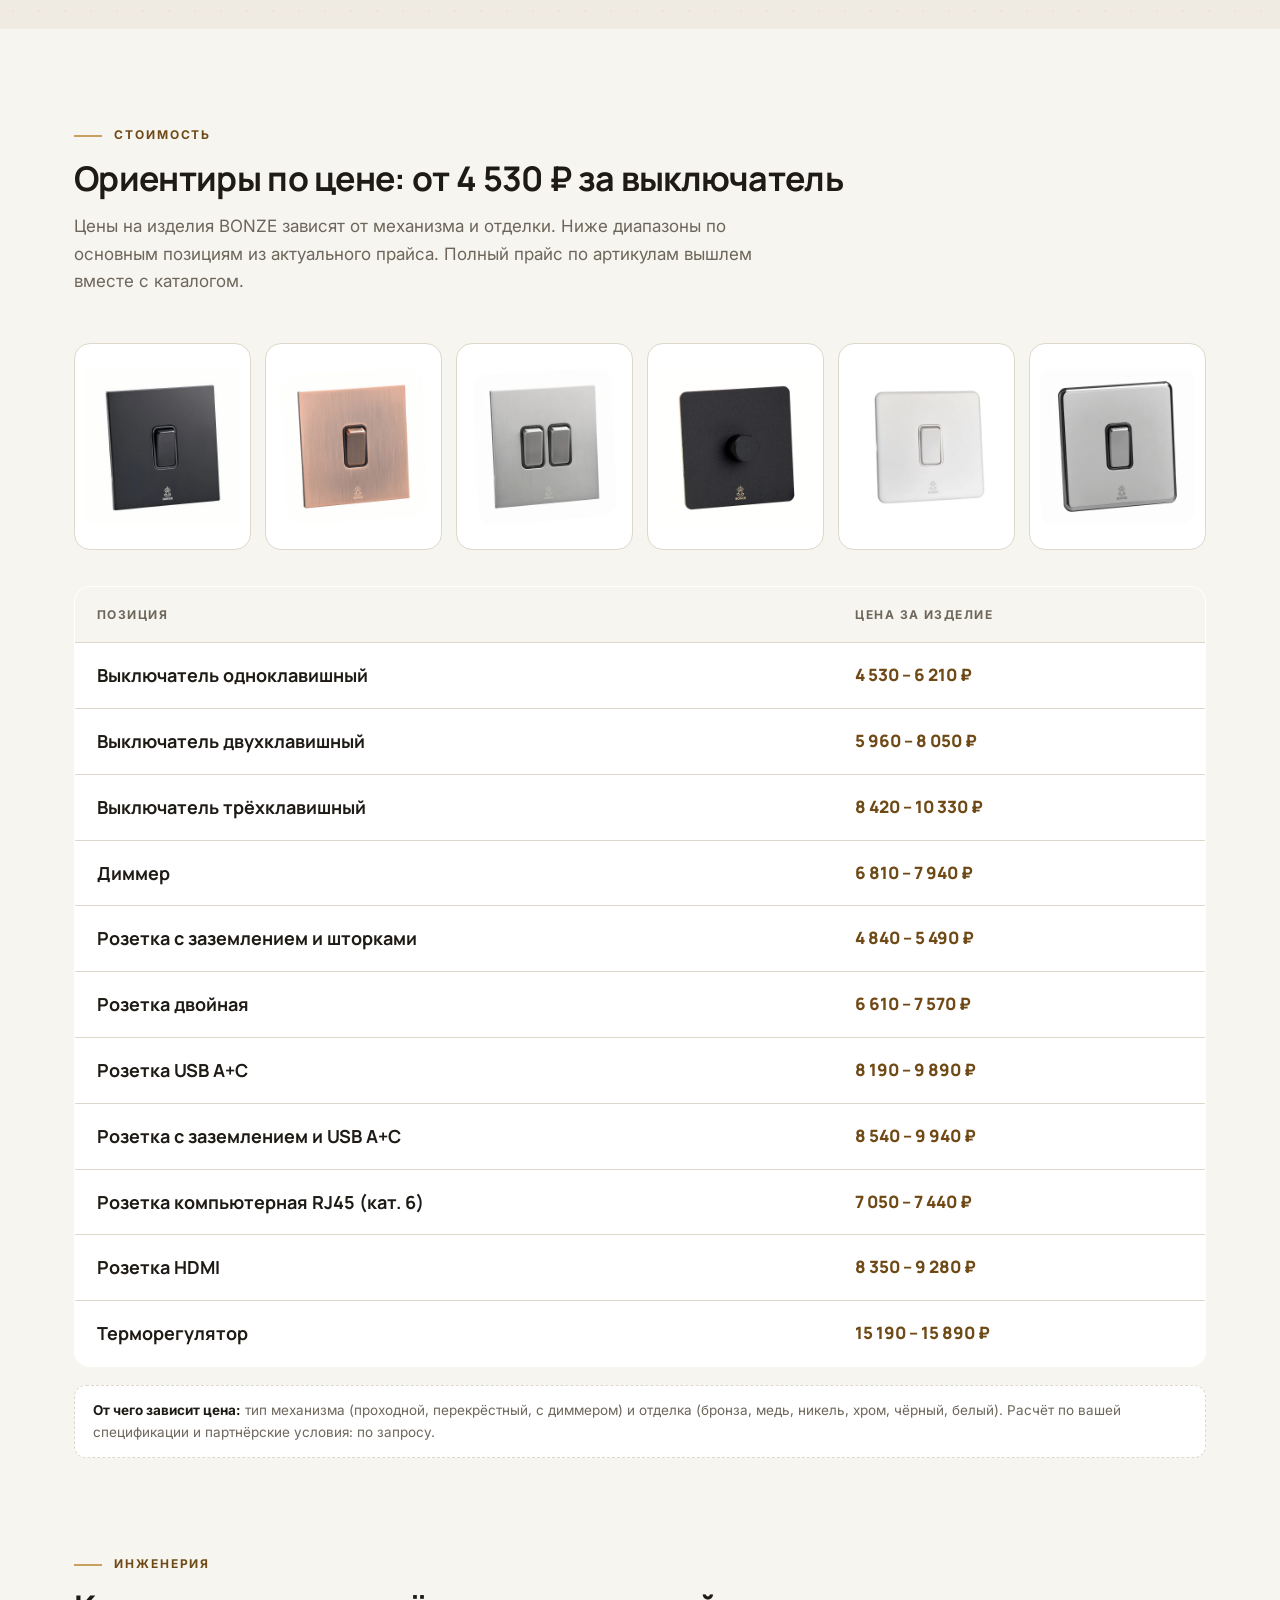
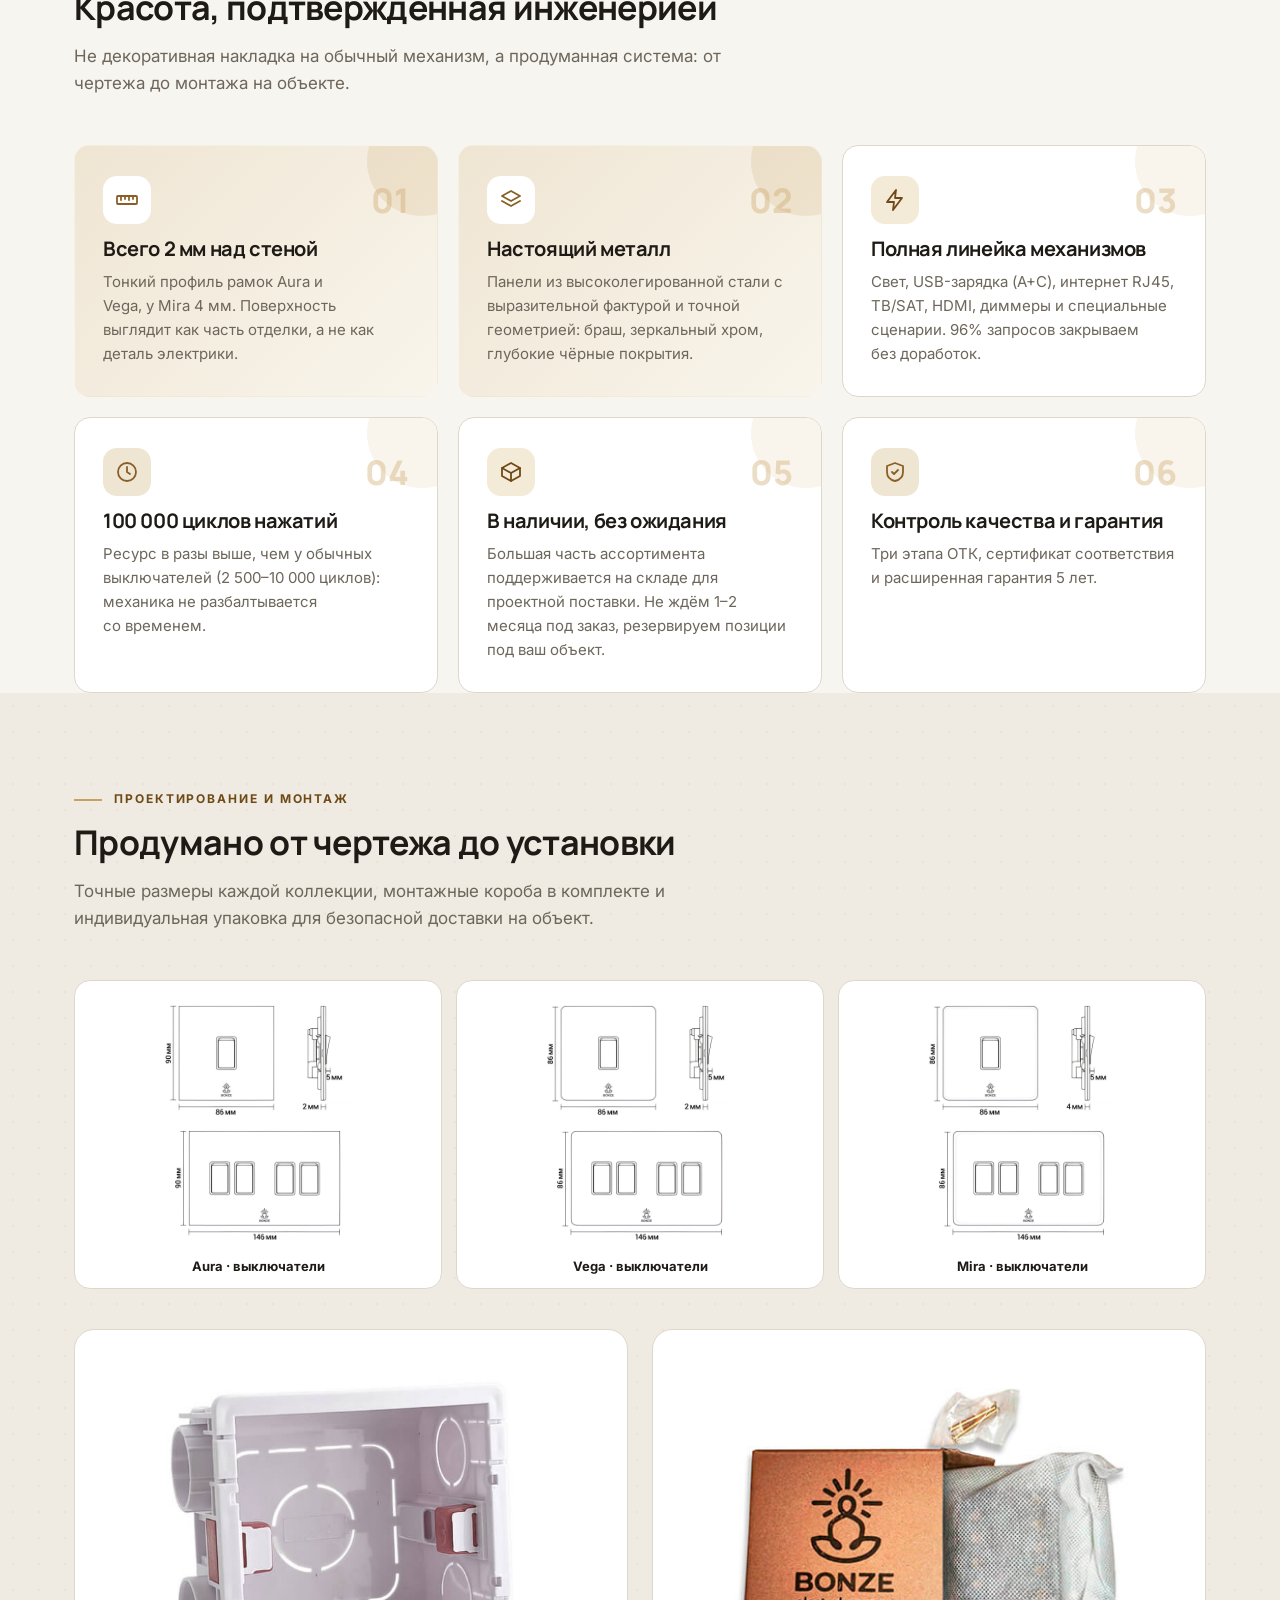
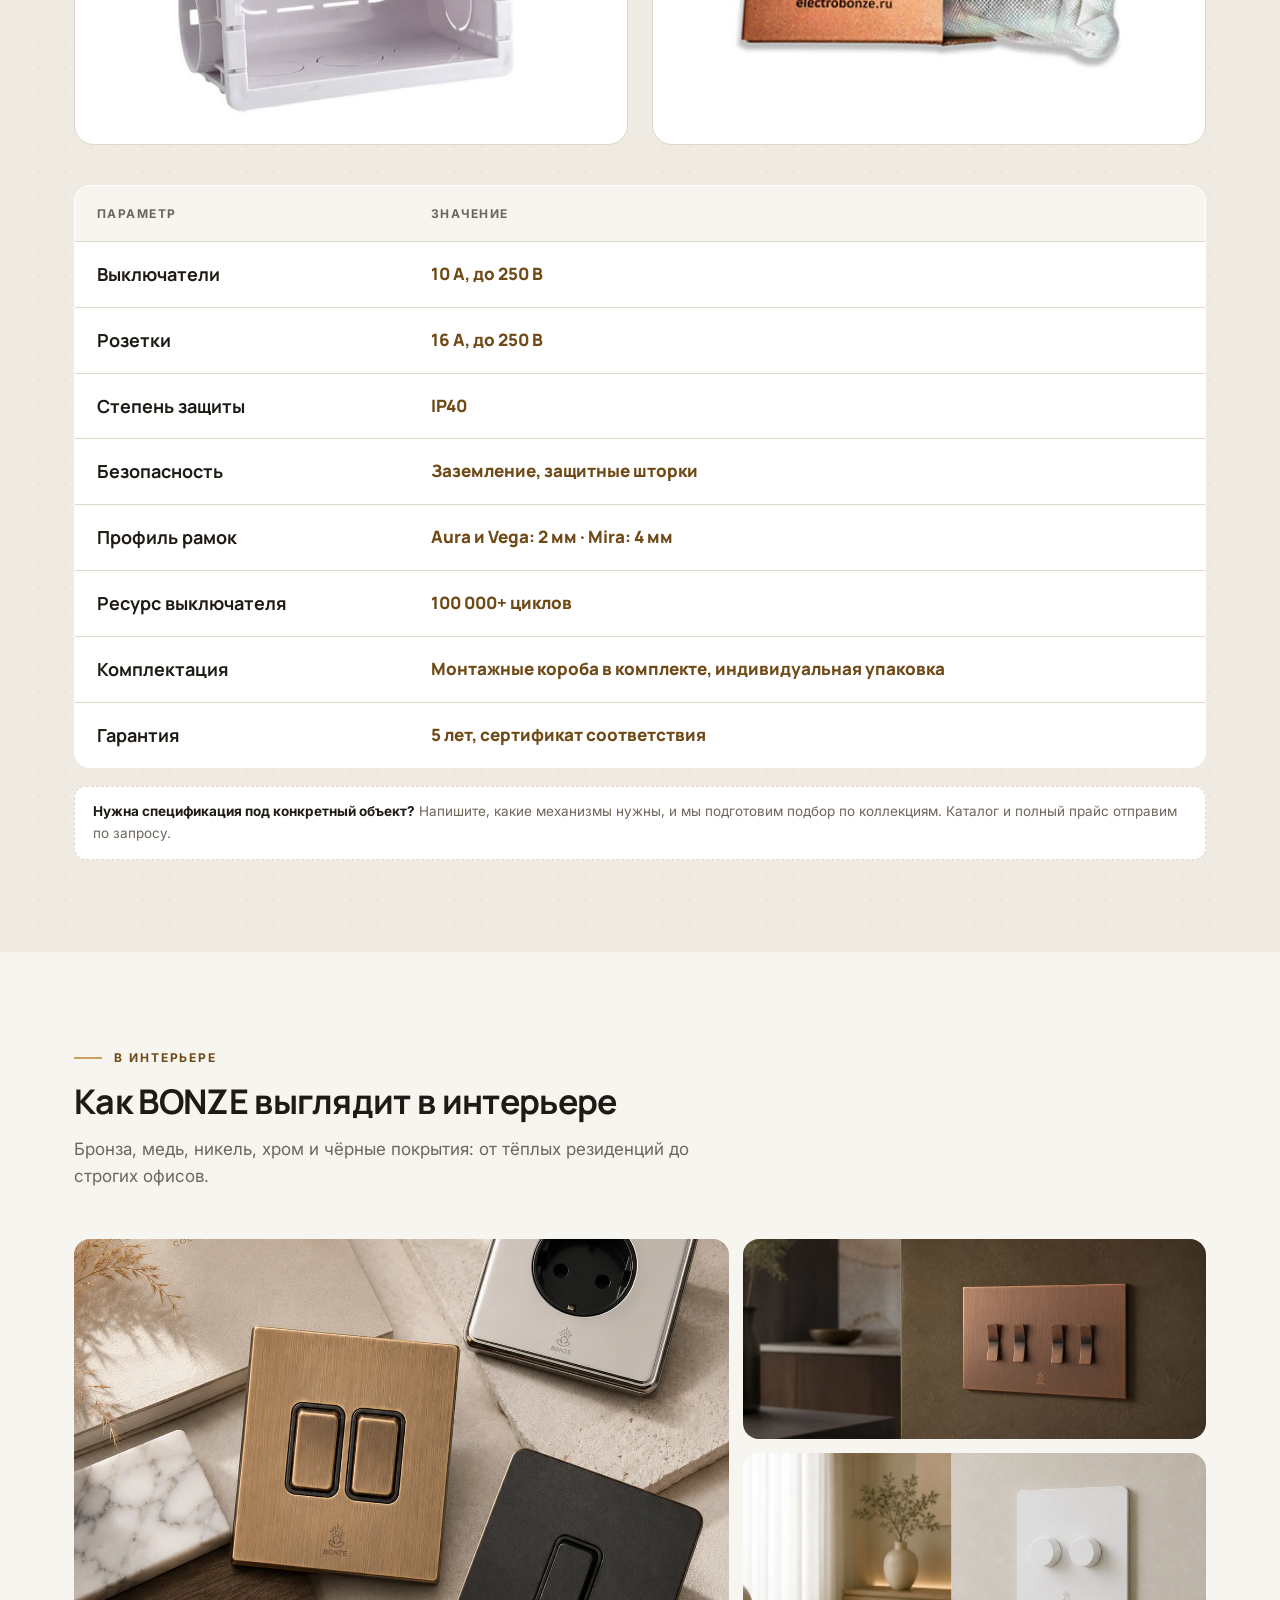
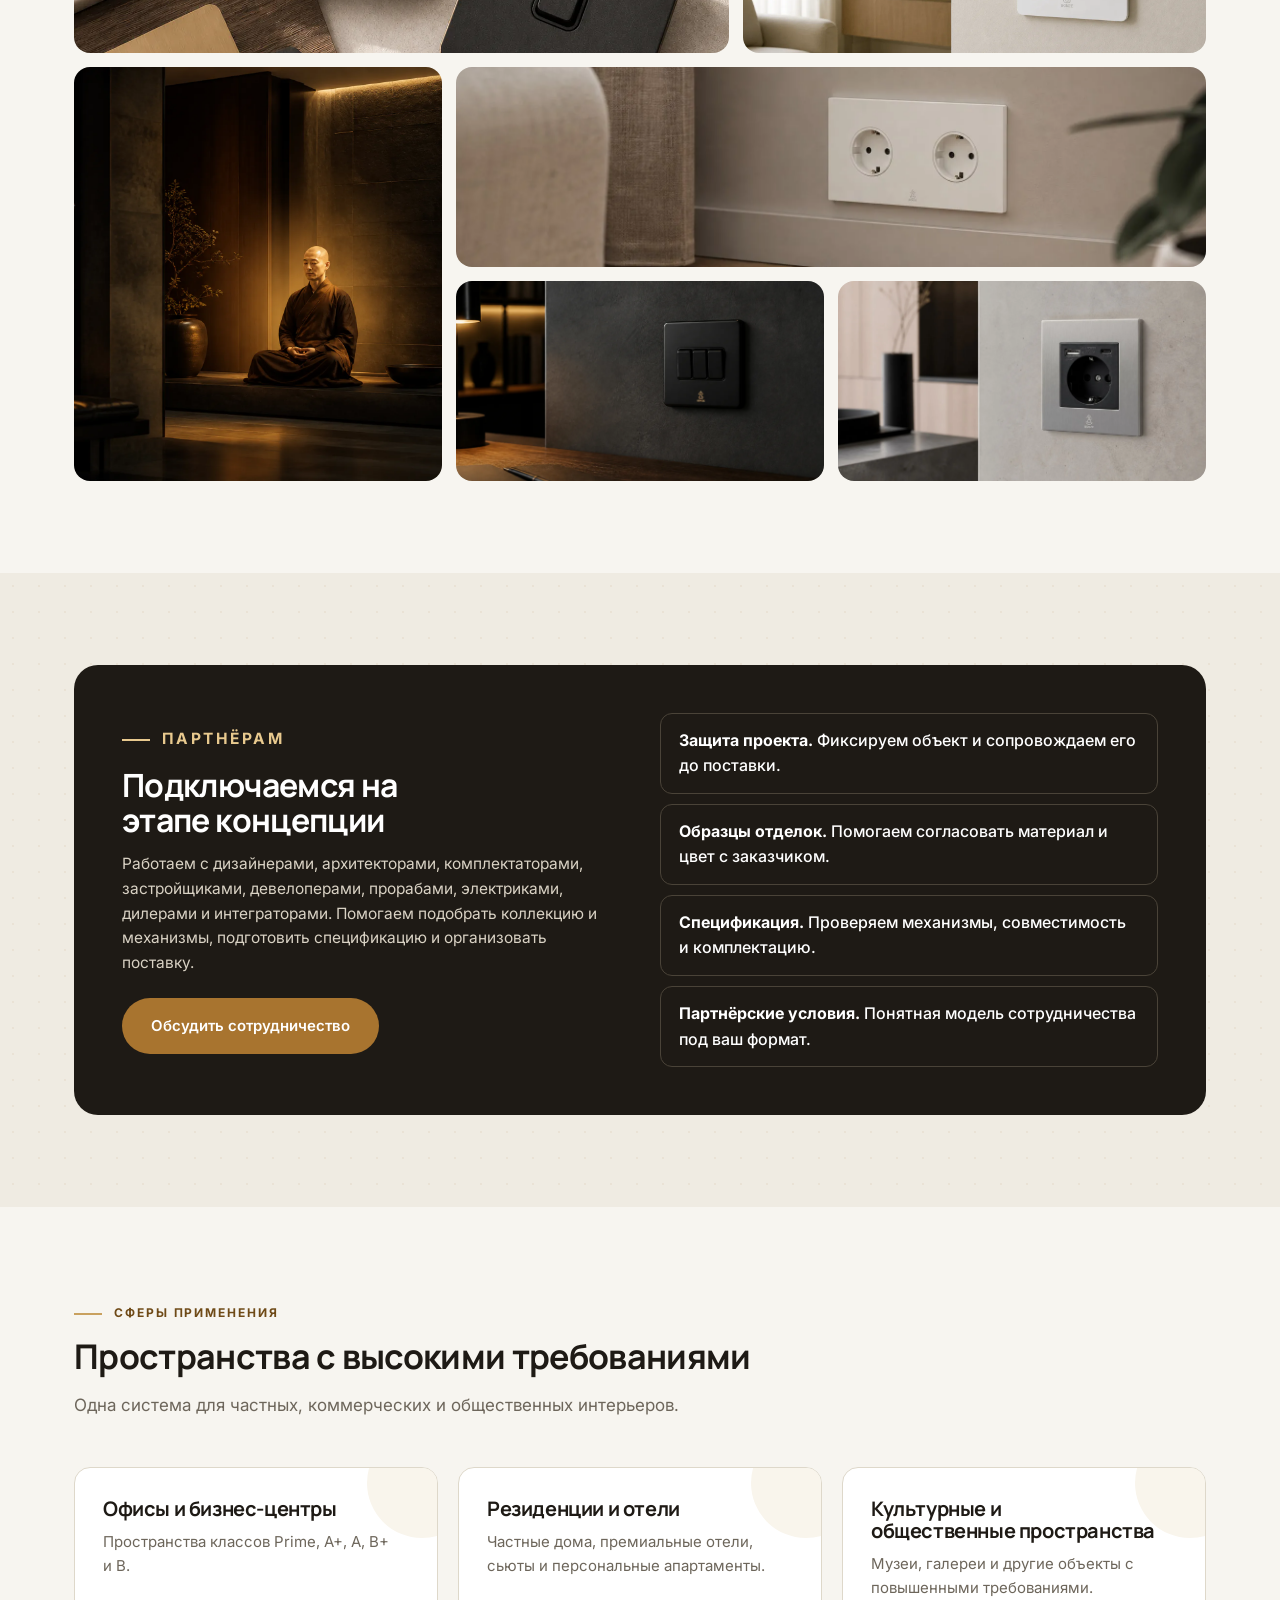
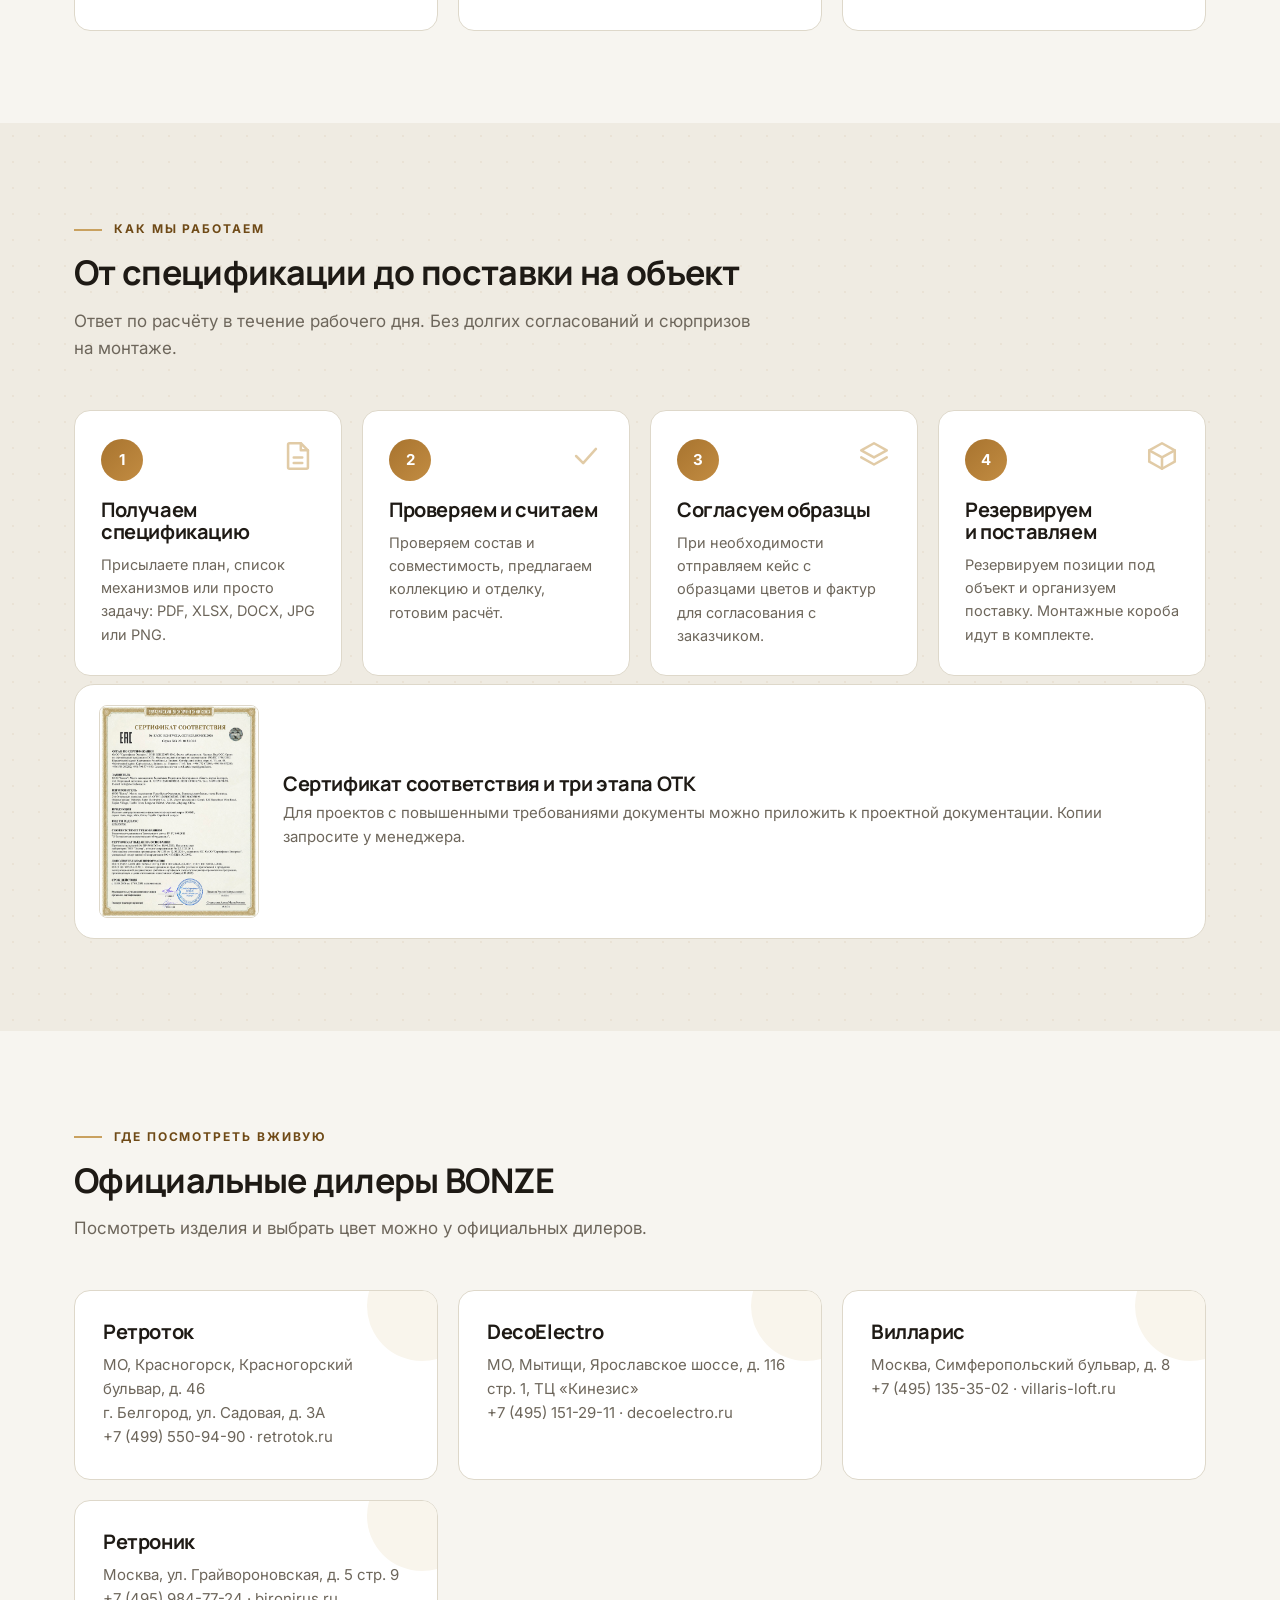
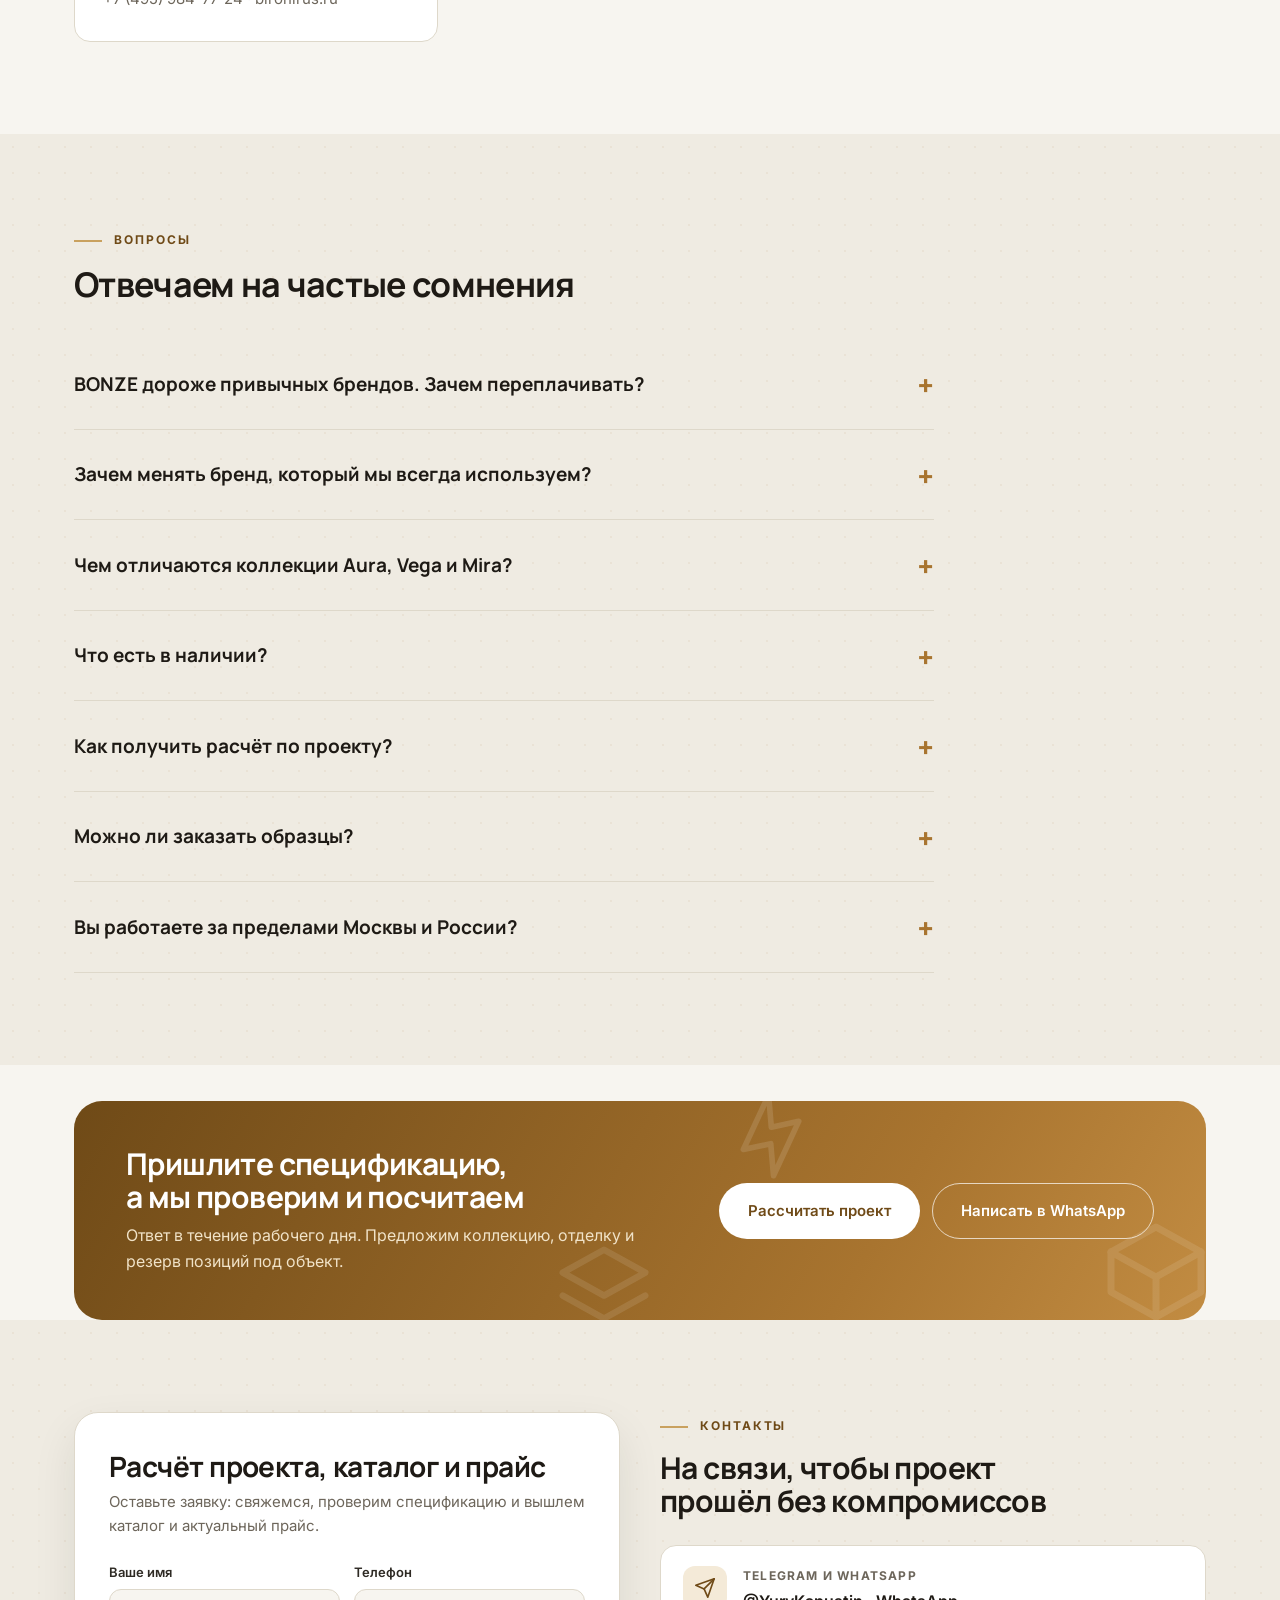
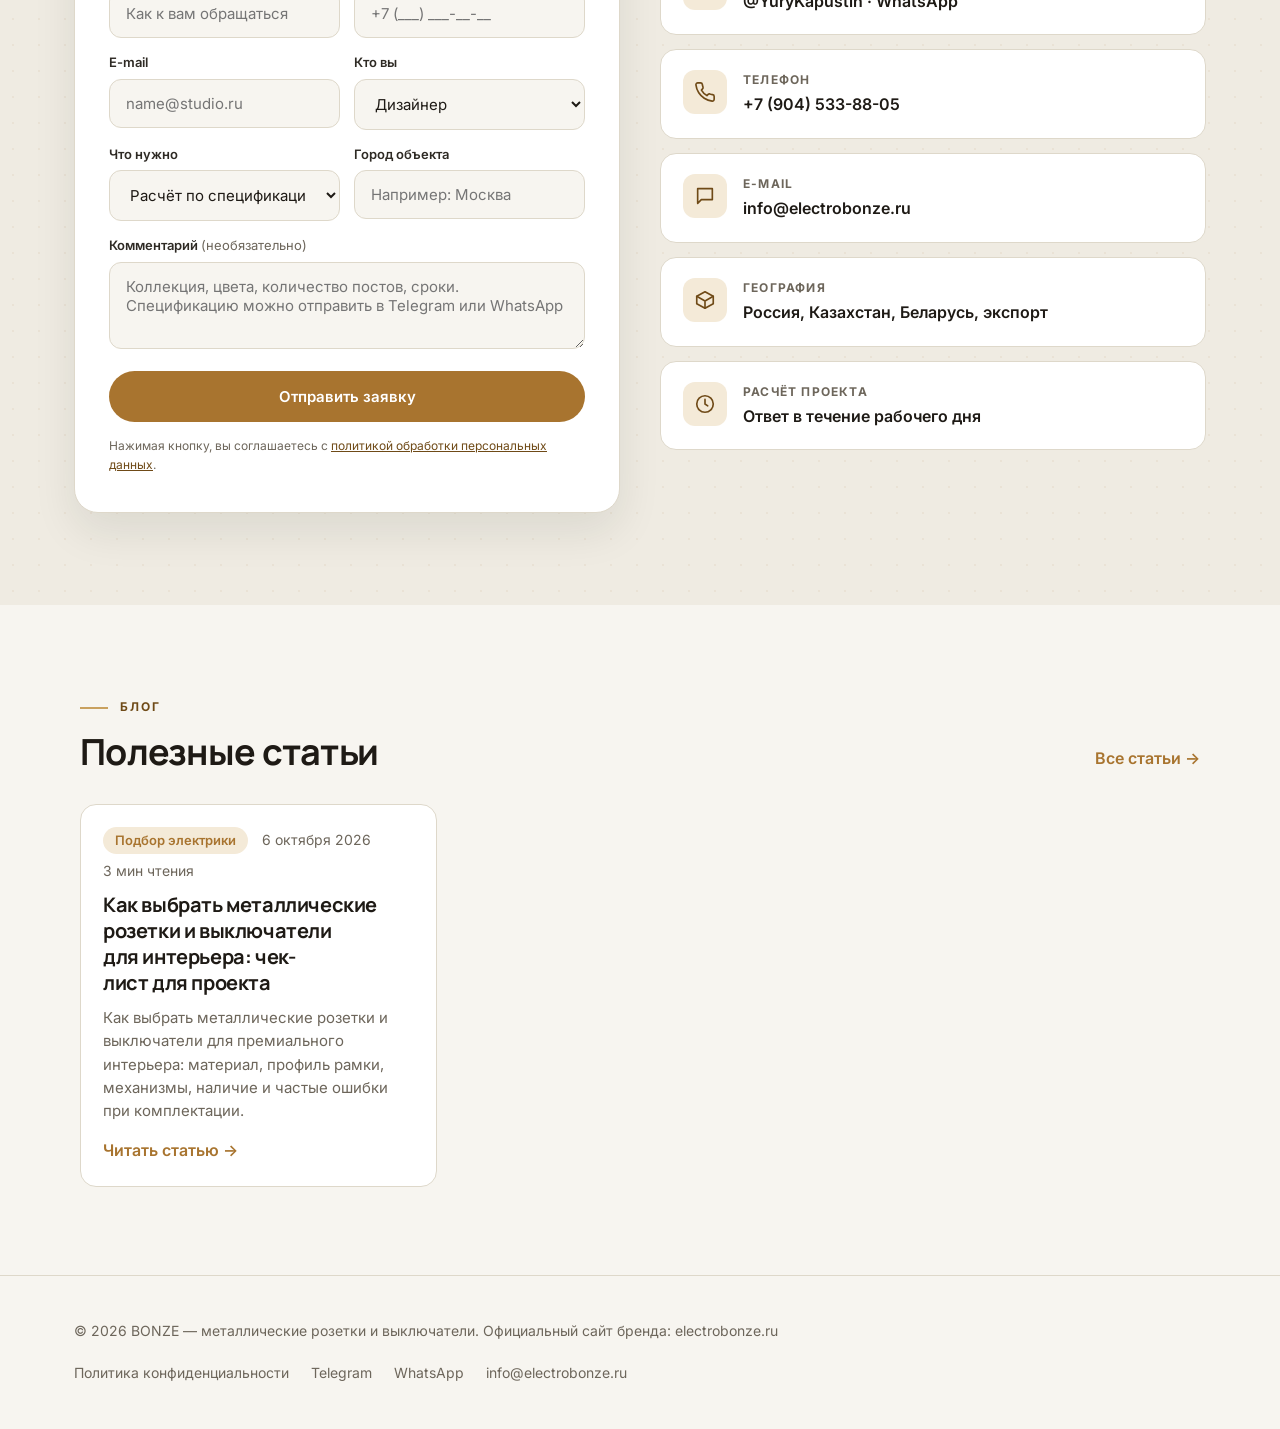
==== commit e6ca549c: "blog: автообновление" ====
--- a/index.html
+++ b/index.html
@@ -43,7 +43,7 @@
       <a href="#process">Как работаем</a>
       <a href="#faq">Вопросы</a>
       <a href="#contact">Контакты</a>
-    <!-- BLOGNAV:START --><!-- BLOGNAV:END --></nav>
+    <!-- BLOGNAV:START --><a href="blog/">Блог</a><!-- BLOGNAV:END --></nav>
     <div class="header__right">
       <a href="tel:+79045338805" class="header__phone">+7 904 533-88-05</a>
       <a href="#contact" class="btn btn--primary">Рассчитать проект</a>
@@ -471,7 +471,22 @@
   </div>
 </section>
 
-<!-- BLOG:START --><!-- BLOG:END -->
+<!-- BLOG:START -->
+<section class="b-home" id="blog">
+  <div class="container">
+    <div class="b-home__head"><div><p class="section-tag">Блог</p><h2>Полезные статьи</h2></div><a class="b-more" href="blog/">Все статьи</a></div>
+    <div class="b-grid"><article class="b-card">
+  
+  <div class="b-card__body">
+    <div class="b-meta"><span class="b-chip">Подбор электрики</span><time datetime="2026-10-06">6 октября 2026</time><span>3 мин чтения</span></div>
+    <h3><a href="blog/kak-vybrat-metallicheskie-rozetki-i-vyklyuchateli/">Как выбрать металлические розетки и выключатели для интерьера: чек-лист для проекта</a></h3>
+    <p>Как выбрать металлические розетки и выключатели для премиального интерьера: материал, профиль рамки, механизмы, наличие и частые ошибки при комплектации.</p>
+    <a class="b-more" href="blog/kak-vybrat-metallicheskie-rozetki-i-vyklyuchateli/">Читать статью</a>
+  </div>
+</article></div>
+  </div>
+</section>
+<!-- BLOG:END -->
 </main>
 
 <footer class="footer">
